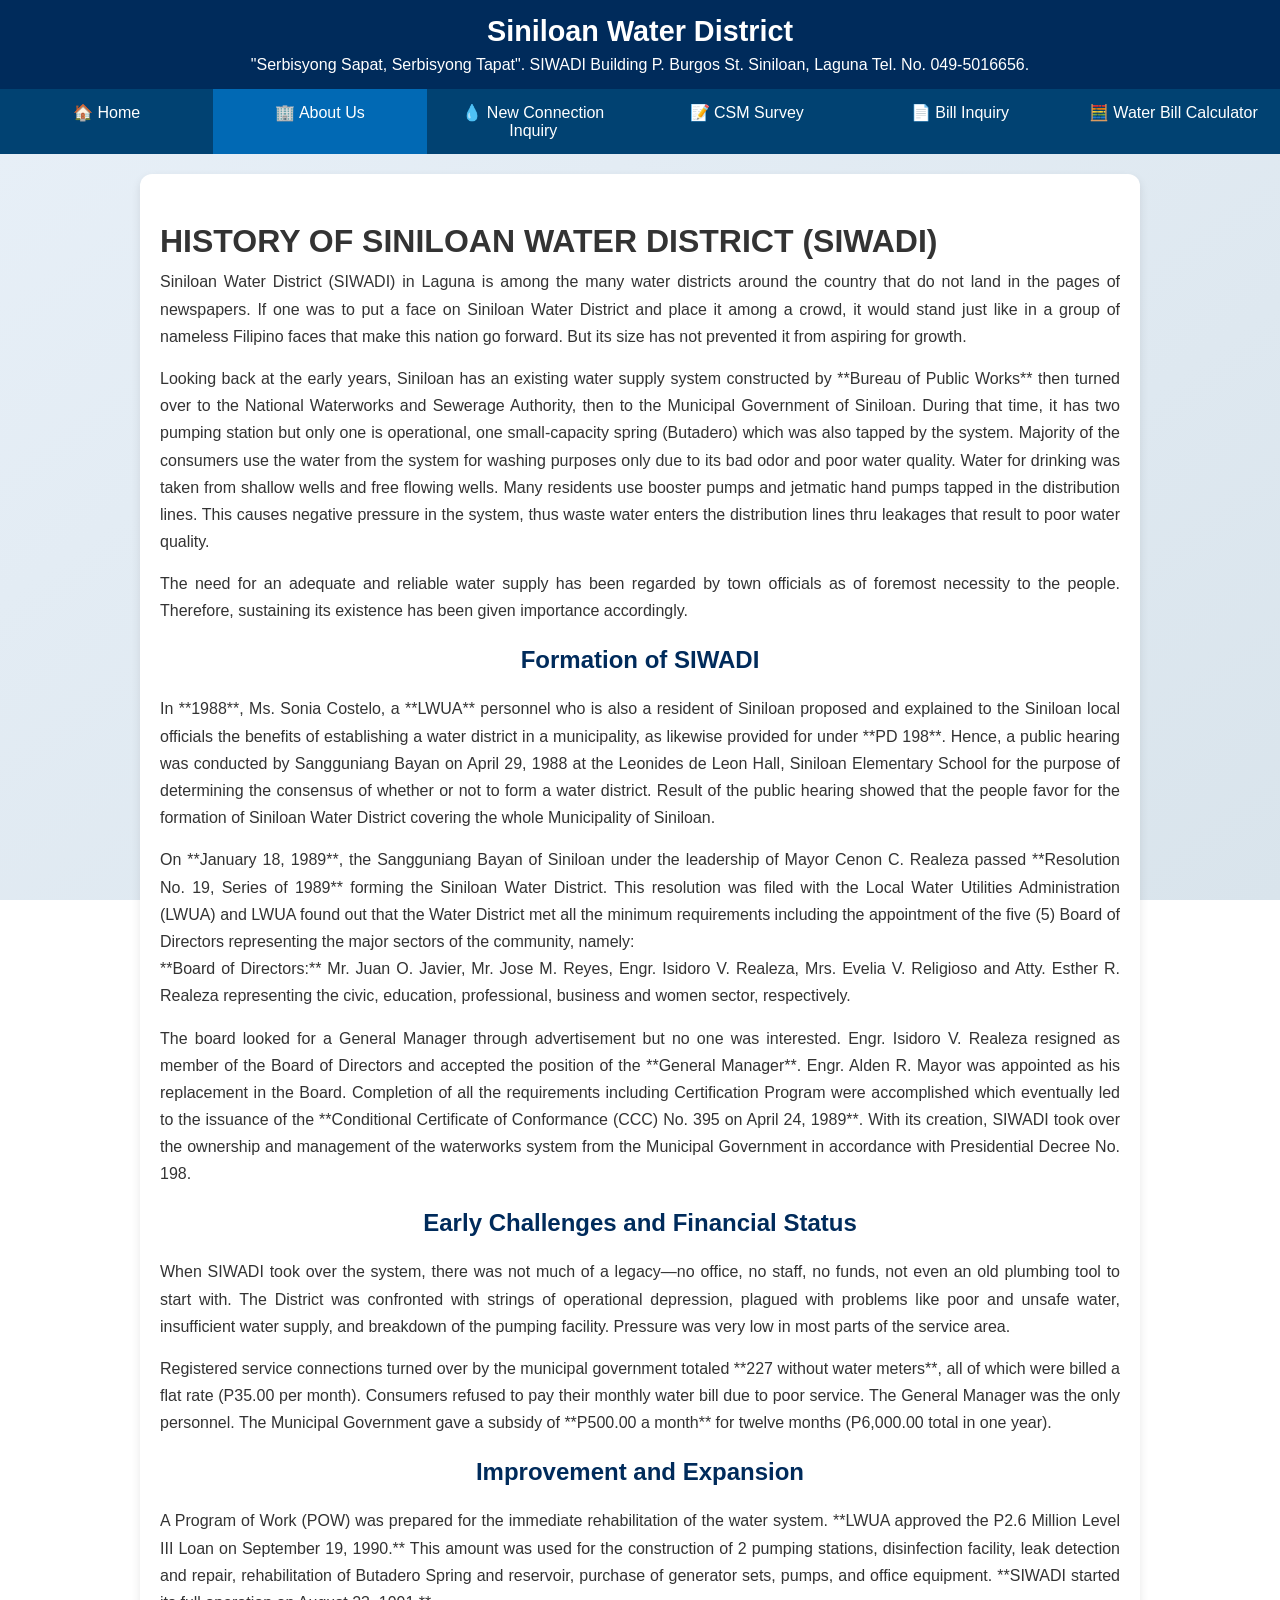
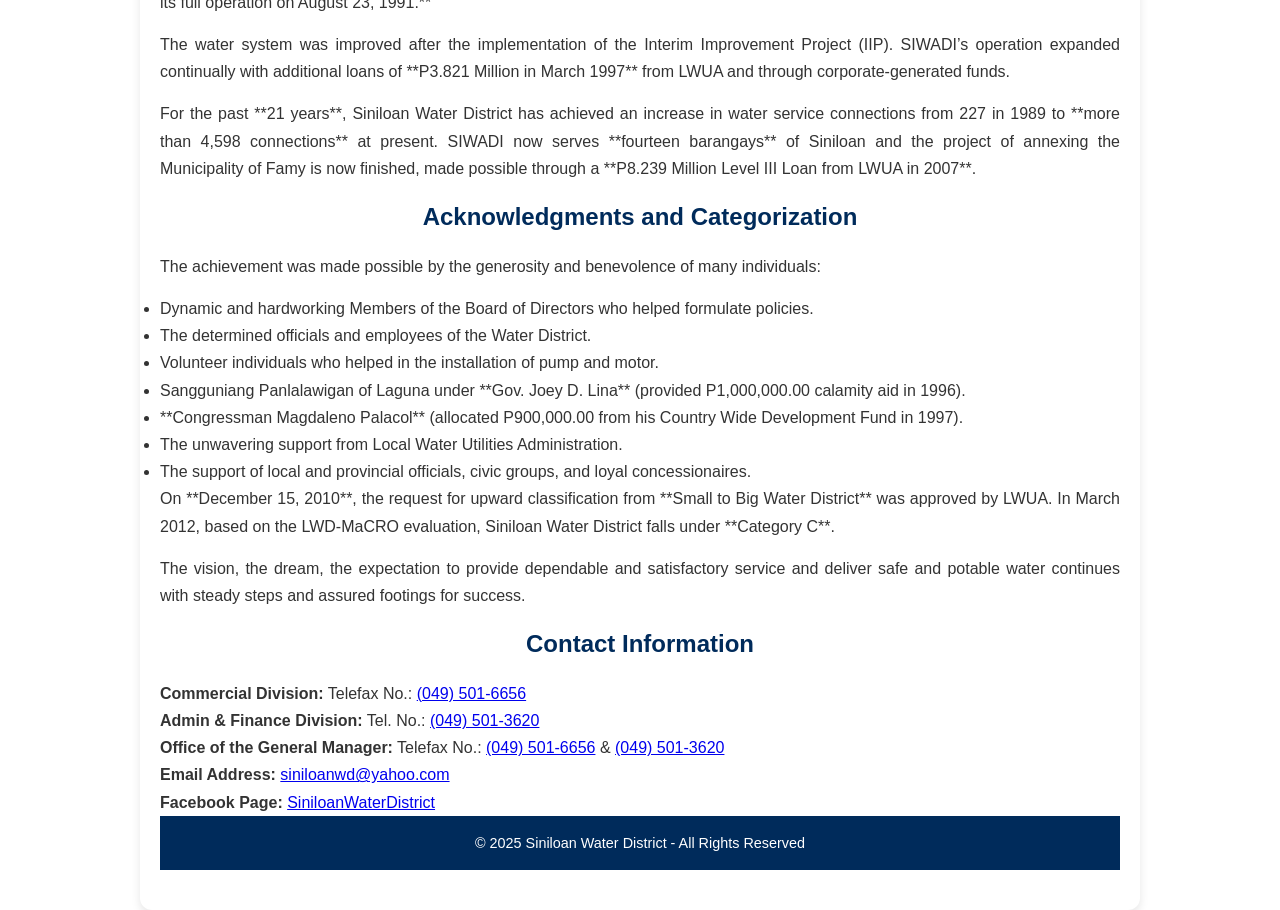
==== about.html @ 0bbc52aa "About update with monitoring" ====
<!DOCTYPE html>
<html lang="en">
<head>
  <meta charset="UTF-8" />
  <meta name="viewport" content="width=device-width, initial-scale=1.0" />
  <title>About Us | SIWADI</title>
  <style>
    * {
      margin: 0;
      padding: 0;
      box-sizing: border-box;
      font-family: "Segoe UI", Tahoma, Geneva, Verdana, sans-serif;
    }

    body {
      background: linear-gradient(to bottom right, #e8f0f8, #d9e4ec);
      background-attachment: fixed;
      color: #333;
      min-height: 100vh;
      display: flex;
      flex-direction: column;
    }

    header {
      background-color: #002b5b;
      color: #fff;
      padding: 15px 0;
      text-align: center;
      box-shadow: 0 2px 6px rgba(0, 0, 0, 0.2);
    }

    header h1 {
      font-size: 1.8rem;
      margin-bottom: 8px;
    }

    nav {
      display: flex;
      justify-content: center;
      flex-wrap: wrap;
      background-color: #014272;
    }

    nav a {
      flex: 1;
      padding: 14px 18px;
      text-decoration: none;
      color: #fff;
      font-size: 1rem;
      text-align: center;
      transition: background 0.3s;
    }

    nav a:hover,
    nav a.active {
      background-color: #0169b4;
    }

    main {
      flex: 1;
      padding: 40px 20px;
      max-width: 1000px;
      margin: 0 auto;
      background: #fff;
      box-shadow: 0 4px 10px rgba(0, 0, 0, 0.1);
      border-radius: 12px;
      margin-top: 20px;
      line-height: 1.7;
    }

    main h2 {
      margin-bottom: 15px;
      color: #002b5b;
      text-align: center;
    }

    main p {
      margin-bottom: 15px;
      text-align: justify;
    }

    footer {
      text-align: center;
      background: #002b5b;
      color: white;
      padding: 15px;
      font-size: 0.9rem;
      margin-top: auto;
    }

    @media (max-width: 768px) {
      header h1 {
        font-size: 1.5rem;
      }
      nav a {
        flex: 100%;
        font-size: 1.1rem;
      }
      main {
        padding: 20px;
        margin: 15px;
      }
    }
  </style>
</head>
<body>
  <header>
    <h1>Siniloan Water District</h1>
    <p>"Serbisyong Sapat, Serbisyong Tapat". SIWADI Building P. Burgos St. Siniloan, Laguna Tel. No. 049-5016656.</p>
  </header>

  <nav>
    <a href="services.html">🏠 Home</a>
    <a href="about.html" class="active">🏢 About Us</a>
    <a href="https://docs.google.com/forms/d/e/1FAIpQLSdiEmnTo91X_p8VOxcMmgBZXEBxLhSaz3CvABGqaOFXCEVpPw/viewform" target="_blank" rel="noopener">💧 New Connection Inquiry</a>
    <a href="https://docs.google.com/forms/d/e/1FAIpQLSf4tYSuzu4pwxj5kDNthMsheTLev1p19A1sqqJR_AsMSTPq4Q/viewform" target="_blank" rel="noopener">📝 CSM Survey</a>
    <a href="index.html">📄 Bill Inquiry</a>
    <a href="calculator.html">🧮 Water Bill Calculator</a>
  </nav>

  <main>
        <h1>HISTORY OF SINILOAN WATER DISTRICT (SIWADI)</h1>
        
        <p>
            Siniloan Water District (SIWADI) in Laguna is among the many water districts around the country that do not land in the pages of newspapers. If one was to put a face on Siniloan Water District and place it among a crowd, it would stand just like in a group of nameless Filipino faces that make this nation go forward. But its size has not prevented it from aspiring for growth.
        </p>

        <p>
            Looking back at the early years, Siniloan has an existing water supply system constructed by **Bureau of Public Works** then turned over to the National Waterworks and Sewerage Authority, then to the Municipal Government of Siniloan. During that time, it has two pumping station but only one is operational, one small-capacity spring (Butadero) which was also tapped by the system. Majority of the consumers use the water from the system for washing purposes only due to its bad odor and poor water quality. Water for drinking was taken from shallow wells and free flowing wells. Many residents use booster pumps and jetmatic hand pumps tapped in the distribution lines. This causes negative pressure in the system, thus waste water enters the distribution lines thru leakages that result to poor water quality.
        </p>
        
        <p>
            The need for an adequate and reliable water supply has been regarded by town officials as of foremost necessity to the people. Therefore, sustaining its existence has been given importance accordingly.
        </p>

        <h2>Formation of SIWADI</h2>
        <p>
            In **1988**, Ms. Sonia Costelo, a **LWUA** personnel who is also a resident of Siniloan proposed and explained to the Siniloan local officials the benefits of establishing a water district in a municipality, as likewise provided for under **PD 198**. Hence, a public hearing was conducted by Sangguniang Bayan on April 29, 1988 at the Leonides de Leon Hall, Siniloan Elementary School for the purpose of determining the consensus of whether or not to form a water district. Result of the public hearing showed that the people favor for the formation of Siniloan Water District covering the whole Municipality of Siniloan.
        </p>

        <p>
            On **January 18, 1989**, the Sangguniang Bayan of Siniloan under the leadership of Mayor Cenon C. Realeza passed **Resolution No. 19, Series of 1989** forming the Siniloan Water District. This resolution was filed with the Local Water Utilities Administration (LWUA) and LWUA found out that the Water District met all the minimum requirements including the appointment of the five (5) Board of Directors representing the major sectors of the community, namely:
            <br>
            **Board of Directors:** Mr. Juan O. Javier, Mr. Jose M. Reyes, Engr. Isidoro V. Realeza, Mrs. Evelia V. Religioso and Atty. Esther R. Realeza representing the civic, education, professional, business and women sector, respectively.
        </p>

        <p>
            The board looked for a General Manager through advertisement but no one was interested. Engr. Isidoro V. Realeza resigned as member of the Board of Directors and accepted the position of the **General Manager**. Engr. Alden R. Mayor was appointed as his replacement in the Board. Completion of all the requirements including Certification Program were accomplished which eventually led to the issuance of the **Conditional Certificate of Conformance (CCC) No. 395 on April 24, 1989**. With its creation, SIWADI took over the ownership and management of the waterworks system from the Municipal Government in accordance with Presidential Decree No. 198.
        </p>

        <h2>Early Challenges and Financial Status</h2>
        <p>
            When SIWADI took over the system, there was not much of a legacy—no office, no staff, no funds, not even an old plumbing tool to start with. The District was confronted with strings of operational depression, plagued with problems like poor and unsafe water, insufficient water supply, and breakdown of the pumping facility. Pressure was very low in most parts of the service area.
        </p>
        <p>
            Registered service connections turned over by the municipal government totaled **227 without water meters**, all of which were billed a flat rate (P35.00 per month). Consumers refused to pay their monthly water bill due to poor service. The General Manager was the only personnel. The Municipal Government gave a subsidy of **P500.00 a month** for twelve months (P6,000.00 total in one year).
        </p>

        <h2>Improvement and Expansion</h2>
        <p>
            A Program of Work (POW) was prepared for the immediate rehabilitation of the water system. **LWUA approved the P2.6 Million Level III Loan on September 19, 1990.** This amount was used for the construction of 2 pumping stations, disinfection facility, leak detection and repair, rehabilitation of Butadero Spring and reservoir, purchase of generator sets, pumps, and office equipment. **SIWADI started its full operation on August 23, 1991.**
        </p>
        <p>
            The water system was improved after the implementation of the Interim Improvement Project (IIP). SIWADI’s operation expanded continually with additional loans of **P3.821 Million in March 1997** from LWUA and through corporate-generated funds.
        </p>
        <p>
            For the past **21 years**, Siniloan Water District has achieved an increase in water service connections from 227 in 1989 to **more than 4,598 connections** at present. SIWADI now serves **fourteen barangays** of Siniloan and the project of annexing the Municipality of Famy is now finished, made possible through a **P8.239 Million Level III Loan from LWUA in 2007**.
        </p>

        <h2>Acknowledgments and Categorization</h2>
        <p>
            The achievement was made possible by the generosity and benevolence of many individuals:
        </p>
        <ul>
            <li>Dynamic and hardworking Members of the Board of Directors who helped formulate policies.</li>
            <li>The determined officials and employees of the Water District.</li>
            <li>Volunteer individuals who helped in the installation of pump and motor.</li>
            <li>Sangguniang Panlalawigan of Laguna under **Gov. Joey D. Lina** (provided P1,000,000.00 calamity aid in 1996).</li>
            <li>**Congressman Magdaleno Palacol** (allocated P900,000.00 from his Country Wide Development Fund in 1997).</li>
            <li>The unwavering support from Local Water Utilities Administration.</li>
            <li>The support of local and provincial officials, civic groups, and loyal concessionaires.</li>
        </ul>

        <p>
            On **December 15, 2010**, the request for upward classification from **Small to Big Water District** was approved by LWUA. In March 2012, based on the LWD-MaCRO evaluation, Siniloan Water District falls under **Category C**.
        </p>
        
        <p>
            The vision, the dream, the expectation to provide dependable and satisfactory service and deliver safe and potable water continues with steady steps and assured footings for success.
        </p>
        
        <!-- NEW CONTACT INFORMATION SECTION -->
        <div class="contact-info">
            <h2>Contact Information</h2>
            
            <div class="contact-detail">
                <strong>Commercial Division:</strong> 
                Telefax No.: <a href="tel:0495016656">(049) 501-6656</a>
            </div>
            
            <div class="contact-detail">
                <strong>Admin & Finance Division:</strong> 
                Tel. No.: <a href="tel:0495013620">(049) 501-3620</a>
            </div>

            <div class="contact-detail">
                <strong>Office of the General Manager:</strong> 
                Telefax No.: <a href="tel:0495016656">(049) 501-6656</a> & <a href="tel:0495013620">(049) 501-3620</a>
            </div>
            
            <div class="contact-detail">
                <strong>Email Address:</strong> 
                <a href="mailto:siniloanwd@yahoo.com">siniloanwd@yahoo.com</a>
            </div>
            
            <div class="contact-detail">
                <strong>Facebook Page:</strong> 
                <a href="https://www.facebook.com/SiniloanWaterDistrict" target="_blank">SiniloanWaterDistrict</a>
            </div>
            
        </div>
        <!-- END CONTACT INFORMATION SECTION -->

  <footer>
    © 2025 Siniloan Water District - All Rights Reserved
  </footer>
</body>
</html>
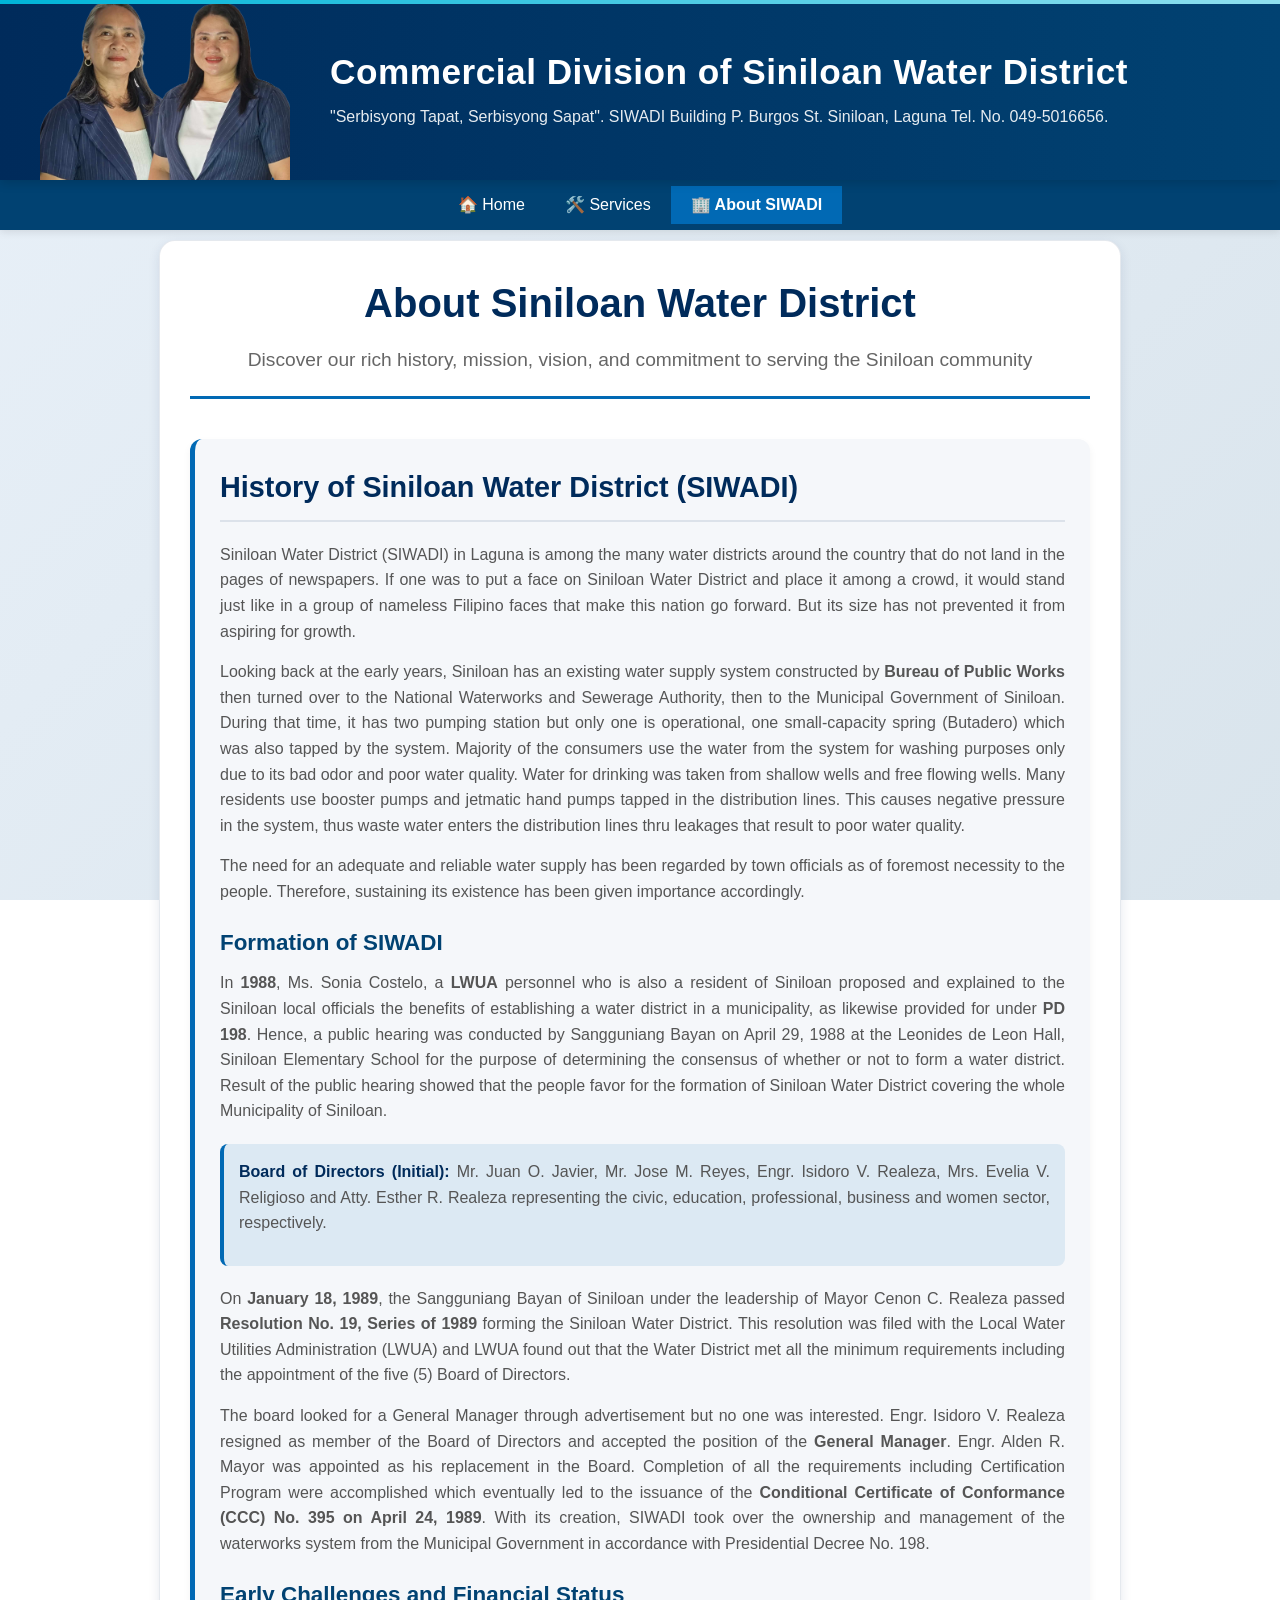
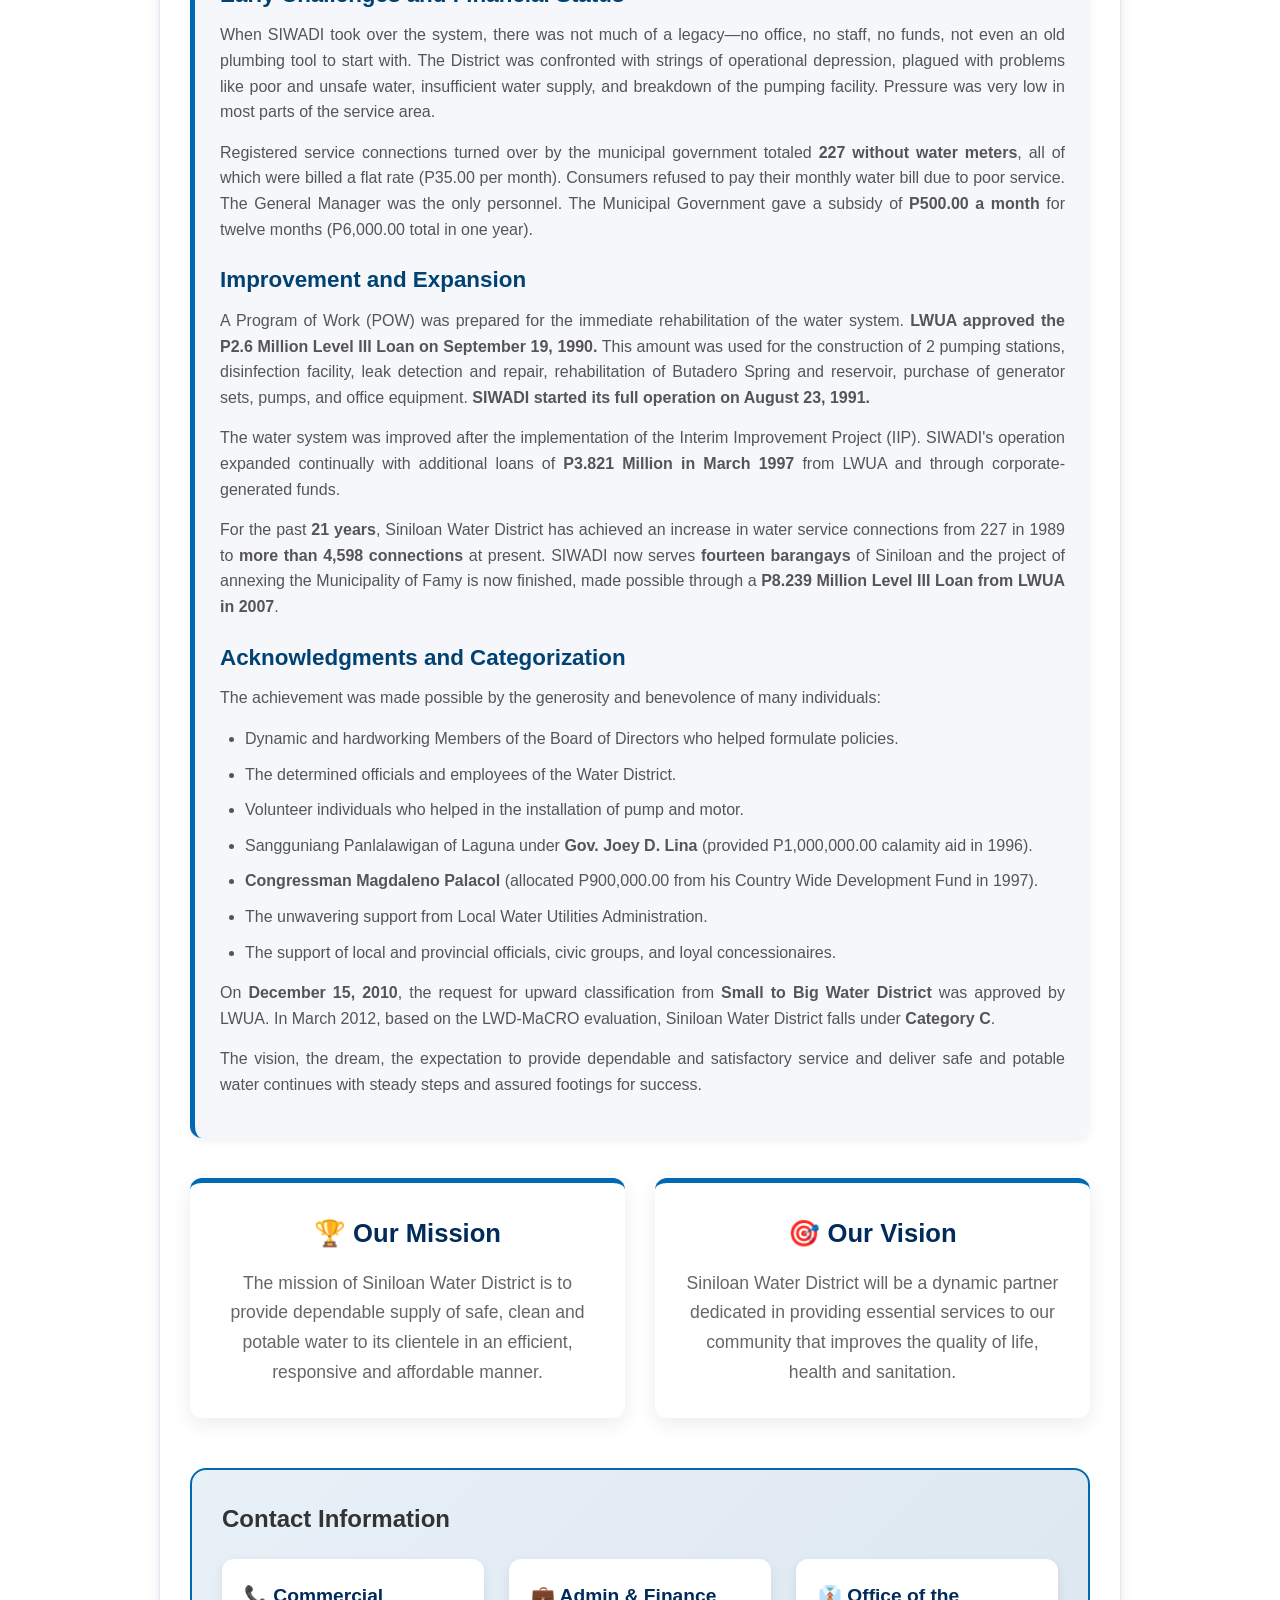
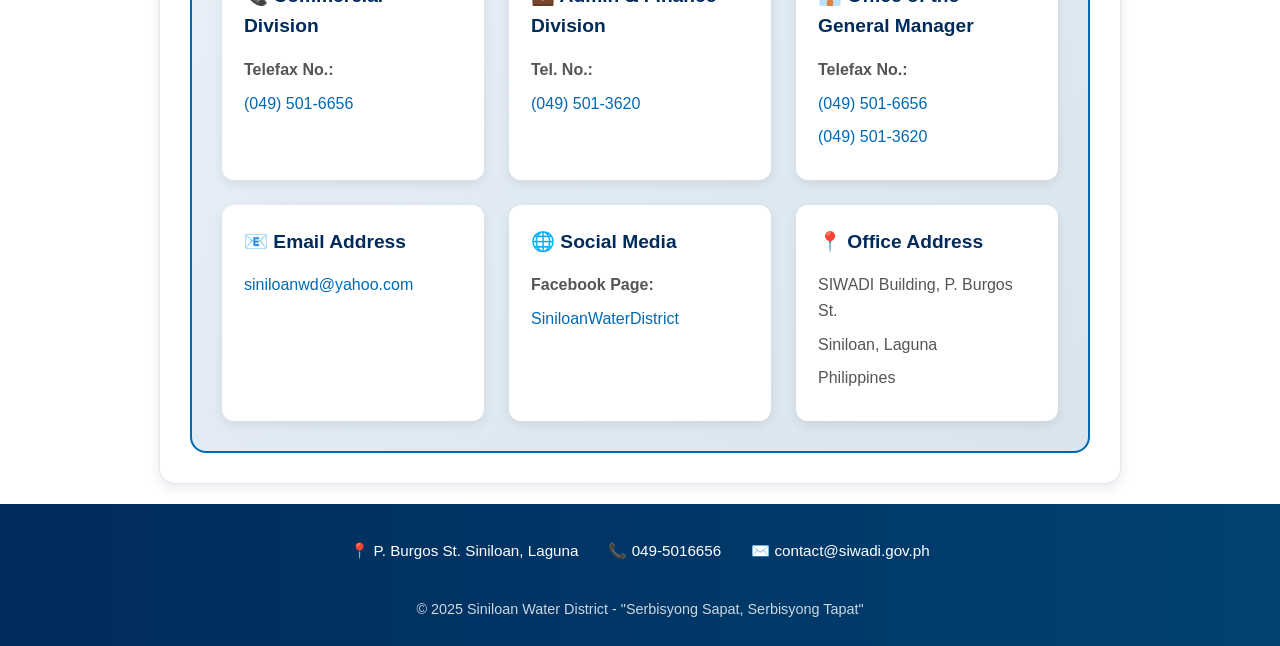
==== commit 2c43650f: "Update about.html with new UI jan 7, 2026" ====
--- a/about.html
+++ b/about.html
@@ -3,226 +3,700 @@
 <head>
   <meta charset="UTF-8" />
   <meta name="viewport" content="width=device-width, initial-scale=1.0" />
-  <title>About Us | SIWADI</title>
+  <meta name="description" content="About Siniloan Water District - History, Mission, Vision, and Services">
+  <title>SIWADI - About Siniloan Water District | History & Mission</title>
   <style>
+    /* ===== Base Reset & Variables ===== */
+    :root {
+      --primary-blue: #002b5b;
+      --secondary-blue: #014272;
+      --accent-blue: #0169b4;
+      --light-blue: #e8f0f8;
+      --white: #ffffff;
+      --gray-light: #f5f7fa;
+      --shadow: 0 4px 12px rgba(0, 43, 91, 0.1);
+      --transition: all 0.3s ease;
+    }
+
     * {
       margin: 0;
       padding: 0;
       box-sizing: border-box;
-      font-family: "Segoe UI", Tahoma, Geneva, Verdana, sans-serif;
+      font-family: "Segoe UI", "Roboto", "Helvetica Neue", sans-serif;
     }
 
     body {
-      background: linear-gradient(to bottom right, #e8f0f8, #d9e4ec);
+      background: linear-gradient(135deg, var(--light-blue) 0%, #d9e4ec 100%);
       background-attachment: fixed;
       color: #333;
       min-height: 100vh;
       display: flex;
       flex-direction: column;
-    }
-
+      line-height: 1.6;
+      padding-top: 200px; /* Space for fixed header */
+    }
+
+    /* ===== Fixed Header with image left, text right ===== */
     header {
-      background-color: #002b5b;
-      color: #fff;
-      padding: 15px 0;
-      text-align: center;
-      box-shadow: 0 2px 6px rgba(0, 0, 0, 0.2);
-    }
-
-    header h1 {
-      font-size: 1.8rem;
-      margin-bottom: 8px;
-    }
-
+      background: linear-gradient(to right, var(--primary-blue), var(--secondary-blue));
+      color: var(--white);
+      padding: 15px 40px; /* Reduced padding */
+      box-shadow: 0 3px 10px rgba(0, 0, 0, 0.15);
+      position: fixed;
+      top: 0;
+      left: 0;
+      right: 0;
+      z-index: 1000;
+      overflow: hidden;
+      display: flex;
+      align-items: center;
+      gap: 40px;
+      height: 180px; /* Reduced height */
+      width: 100%;
+    }
+
+    header::before {
+      content: '';
+      position: absolute;
+      top: 0;
+      left: 0;
+      right: 0;
+      height: 4px;
+      background: linear-gradient(to right, #00b4d8, #90e0ef);
+    }
+
+    .gm-picture {
+      width: 250px; /* Slightly smaller */
+      height: 190px; /* Slightly smaller */
+      object-fit: cover;
+      flex-shrink: 0;
+      border: none;
+      box-shadow: none;
+    }
+
+    .header-text {
+      flex: 1;
+      text-align: left;
+      padding-right: 20px;
+    }
+
+    .header-text h1 {
+      font-size: 2.2rem; /* Slightly smaller */
+      margin-bottom: 12px; /* Reduced */
+      font-weight: 700;
+      letter-spacing: 0.5px;
+      line-height: 1.2;
+    }
+
+    .header-text p {
+      font-size: 1rem; /* Slightly smaller */
+      max-width: 800px;
+      opacity: 0.9;
+      line-height: 1.5;
+    }
+
+    /* ===== THINNER Navigation Bar ===== */
     nav {
       display: flex;
       justify-content: center;
-      flex-wrap: wrap;
-      background-color: #014272;
+      background: var(--secondary-blue);
+      position: fixed;
+      top: 180px; /* Match reduced header height */
+      left: 0;
+      right: 0;
+      z-index: 999;
+      box-shadow: 0 2px 8px rgba(0, 0, 0, 0.1);
+      padding: 6px 0; /* Reduced from 10px */
+      height: 50px; /* Fixed height */
     }
 
     nav a {
-      flex: 1;
-      padding: 14px 18px;
+      padding: 8px 20px; /* Reduced from 12px 25px */
       text-decoration: none;
-      color: #fff;
-      font-size: 1rem;
+      color: var(--white);
+      font-size: 1rem; /* Reduced from 1.1rem */
+      font-weight: 500;
       text-align: center;
-      transition: background 0.3s;
-    }
-
-    nav a:hover,
+      transition: var(--transition);
+      display: flex;
+      align-items: center;
+      justify-content: center;
+      gap: 6px; /* Reduced from 8px */
+      height: 38px; /* Fixed height for consistency */
+    }
+
+    nav a:hover {
+      background: var(--accent-blue);
+      border-radius: 4px; /* Slightly smaller */
+    }
+
     nav a.active {
-      background-color: #0169b4;
-    }
-
+      background: var(--accent-blue);
+      font-weight: 600;
+    }
+
+    /* ===== Main Content ===== */
     main {
       flex: 1;
-      padding: 40px 20px;
-      max-width: 1000px;
+      padding: 30px;
+      max-width: 1200px;
+      margin: 40px auto 20px; /* Reduced top margin */
+      background: var(--white);
+      box-shadow: var(--shadow);
+      border-radius: 16px;
+      border: 1px solid rgba(0, 43, 91, 0.1);
+    }
+
+    /* ===== Page Header ===== */
+    .page-header {
+      text-align: center;
+      margin-bottom: 40px;
+      padding-bottom: 20px;
+      border-bottom: 3px solid var(--accent-blue);
+    }
+
+    .page-header h2 {
+      color: var(--primary-blue);
+      font-size: 2.5rem;
+      margin-bottom: 10px;
+      font-weight: 700;
+    }
+
+    .page-header p {
+      color: #666;
+      font-size: 1.2rem;
+      max-width: 800px;
       margin: 0 auto;
-      background: #fff;
-      box-shadow: 0 4px 10px rgba(0, 0, 0, 0.1);
+    }
+
+    /* ===== About Content ===== */
+    .about-content {
+      max-width: 900px;
+      margin: 0 auto;
+    }
+
+    .section {
+      margin-bottom: 40px;
+      padding: 25px;
+      background: var(--gray-light);
       border-radius: 12px;
-      margin-top: 20px;
-      line-height: 1.7;
-    }
-
-    main h2 {
-      margin-bottom: 15px;
-      color: #002b5b;
-      text-align: center;
-    }
-
-    main p {
+      box-shadow: 0 4px 8px rgba(0, 0, 0, 0.05);
+      border-left: 5px solid var(--accent-blue);
+    }
+
+    .section h2 {
+      color: var(--primary-blue);
+      margin-bottom: 20px;
+      font-size: 1.8rem;
+      font-weight: 600;
+      padding-bottom: 10px;
+      border-bottom: 2px solid rgba(0, 43, 91, 0.1);
+    }
+
+    .section h3 {
+      color: var(--secondary-blue);
+      margin: 20px 0 10px;
+      font-size: 1.4rem;
+      font-weight: 600;
+    }
+
+    .section p {
       margin-bottom: 15px;
       text-align: justify;
-    }
-
+      color: #555;
+    }
+
+    .section ul {
+      margin: 15px 0;
+      padding-left: 25px;
+    }
+
+    .section li {
+      margin-bottom: 10px;
+      color: #555;
+    }
+
+    .highlight {
+      background: rgba(0, 107, 180, 0.1);
+      padding: 15px;
+      border-radius: 8px;
+      border-left: 4px solid var(--accent-blue);
+      margin: 20px 0;
+    }
+
+    .highlight strong {
+      color: var(--primary-blue);
+    }
+
+    /* ===== Contact Information ===== */
+    .contact-section {
+      background: linear-gradient(135deg, var(--light-blue) 0%, #d9e4ec 100%);
+      border-radius: 16px;
+      padding: 30px;
+      margin-top: 50px;
+      border: 2px solid var(--accent-blue);
+    }
+
+    .contact-grid {
+      display: grid;
+      grid-template-columns: repeat(auto-fit, minmax(250px, 1fr));
+      gap: 25px;
+      margin-top: 20px;
+    }
+
+    .contact-card {
+      background: var(--white);
+      padding: 20px;
+      border-radius: 12px;
+      box-shadow: 0 4px 12px rgba(0, 0, 0, 0.08);
+      transition: var(--transition);
+      border: 2px solid transparent;
+    }
+
+    .contact-card:hover {
+      transform: translateY(-5px);
+      border-color: var(--accent-blue);
+      box-shadow: 0 8px 20px rgba(0, 43, 91, 0.15);
+    }
+
+    .contact-card h4 {
+      color: var(--primary-blue);
+      margin-bottom: 15px;
+      font-size: 1.2rem;
+      font-weight: 600;
+      display: flex;
+      align-items: center;
+      gap: 10px;
+    }
+
+    .contact-card p {
+      margin: 8px 0;
+      color: #555;
+    }
+
+    .contact-card a {
+      color: var(--accent-blue);
+      text-decoration: none;
+      transition: var(--transition);
+      display: inline-flex;
+      align-items: center;
+      gap: 5px;
+    }
+
+    .contact-card a:hover {
+      color: var(--primary-blue);
+      text-decoration: underline;
+    }
+
+    /* ===== Mission Vision Section ===== */
+    .mv-container {
+      display: grid;
+      grid-template-columns: repeat(auto-fit, minmax(300px, 1fr));
+      gap: 30px;
+      margin: 40px 0;
+    }
+
+    .mv-card {
+      background: var(--white);
+      padding: 30px;
+      border-radius: 12px;
+      box-shadow: 0 6px 20px rgba(0, 0, 0, 0.08);
+      text-align: center;
+      border-top: 5px solid var(--accent-blue);
+      transition: var(--transition);
+    }
+
+    .mv-card:hover {
+      transform: translateY(-8px);
+      box-shadow: 0 12px 30px rgba(0, 43, 91, 0.15);
+    }
+
+    .mv-card h3 {
+      color: var(--primary-blue);
+      margin-bottom: 15px;
+      font-size: 1.6rem;
+      font-weight: 600;
+    }
+
+    .mv-card p {
+      color: #666;
+      font-size: 1.1rem;
+      line-height: 1.7;
+    }
+
+    /* ===== Footer ===== */
     footer {
+      background: linear-gradient(to right, var(--primary-blue), var(--secondary-blue));
+      color: var(--white);
+      padding: 25px 20px;
+      font-size: 0.95rem;
+      margin-top: auto;
       text-align: center;
-      background: #002b5b;
-      color: white;
-      padding: 15px;
+    }
+
+    .footer-content {
+      max-width: 1200px;
+      margin: 0 auto;
+      display: flex;
+      flex-direction: column;
+      align-items: center;
+      gap: 15px;
+    }
+
+    .contact-info {
+      display: flex;
+      gap: 30px;
+      flex-wrap: wrap;
+      justify-content: center;
+      margin: 10px 0;
+    }
+
+    .contact-info div {
+      display: flex;
+      align-items: center;
+      gap: 8px;
+    }
+
+    .copyright {
+      opacity: 0.8;
       font-size: 0.9rem;
-      margin-top: auto;
-    }
-
+      margin-top: 10px;
+    }
+
+    /* ===== Responsive Design ===== */
     @media (max-width: 768px) {
-      header h1 {
-        font-size: 1.5rem;
-      }
+      /* Adjust body padding for mobile */
+      body {
+        padding-top: 210px; /* Adjusted for thinner header */
+      }
+      
+      /* Header responsive adjustments */
+      header {
+        flex-direction: column;
+        text-align: center;
+        padding: 12px;
+        gap: 12px;
+        height: auto;
+        min-height: 160px;
+        position: fixed;
+      }
+      
+      .gm-picture {
+        width: 160px;
+        height: 120px;
+        margin: 0 auto;
+      }
+      
+      .header-text {
+        text-align: center;
+        padding-right: 0;
+      }
+      
+      .header-text h1 {
+        font-size: 1.6rem;
+        margin-bottom: 8px;
+      }
+      
+      .header-text p {
+        font-size: 0.9rem;
+        padding: 0 5px;
+      }
+
+      /* Adjust nav position for mobile */
+      nav {
+        top: 160px; /* Match reduced header height */
+        padding: 4px 0; /* Even thinner on mobile */
+        height: 42px;
+      }
+
       nav a {
-        flex: 100%;
-        font-size: 1.1rem;
-      }
+        padding: 6px 12px; /* Even smaller on mobile */
+        font-size: 0.9rem; /* Smaller font */
+        gap: 4px;
+        height: 34px;
+      }
+
       main {
         padding: 20px;
-        margin: 15px;
-      }
-    }
+        margin: 50px 15px 20px; /* Reduced top margin */
+      }
+
+      .page-header h2 {
+        font-size: 2rem;
+      }
+
+      .page-header p {
+        font-size: 1.1rem;
+      }
+
+      .section {
+        padding: 20px;
+      }
+
+      .contact-grid {
+        grid-template-columns: 1fr;
+      }
+
+      .mv-container {
+        grid-template-columns: 1fr;
+        gap: 20px;
+      }
+
+      .contact-info {
+        flex-direction: column;
+        gap: 10px;
+      }
+    }
+
+    @media (max-width: 480px) {
+      body {
+        padding-top: 180px; /* Further reduced */
+      }
+      
+      header {
+        padding: 10px;
+        gap: 10px;
+        min-height: 140px;
+      }
+      
+      .gm-picture {
+        width: 120px;
+        height: 90px;
+      }
+      
+      .header-text h1 {
+        font-size: 1.4rem;
+      }
+      
+      .header-text p {
+        font-size: 0.8rem;
+      }
+      
+      nav {
+        top: 140px;
+        padding: 3px 0;
+        height: 38px;
+      }
+      
+      nav a {
+        padding: 4px 8px;
+        font-size: 0.85rem;
+        gap: 3px;
+        height: 32px;
+      }
+
+      main {
+        padding: 15px;
+        margin: 45px 10px 15px;
+      }
+
+      .page-header h2 {
+        font-size: 1.6rem;
+      }
+
+      .section h2 {
+        font-size: 1.5rem;
+      }
+
+      .mv-card {
+        padding: 20px;
+      }
+    }
+
+    /* ===== Animations ===== */
+    @keyframes fadeInUp {
+      from {
+        opacity: 0;
+        transform: translateY(20px);
+      }
+      to {
+        opacity: 1;
+        transform: translateY(0);
+      }
+    }
+
+    .section, .mv-card, .contact-section {
+      animation: fadeInUp 0.6s ease-out backwards;
+    }
+
+    .section:nth-child(1) { animation-delay: 0.1s; }
+    .section:nth-child(2) { animation-delay: 0.2s; }
+    .section:nth-child(3) { animation-delay: 0.3s; }
+    .mv-card:nth-child(1) { animation-delay: 0.4s; }
+    .mv-card:nth-child(2) { animation-delay: 0.5s; }
+    .contact-section { animation-delay: 0.6s; }
   </style>
 </head>
 <body>
+  <!-- ===== Updated Header with Image ===== -->
   <header>
-    <h1>Siniloan Water District</h1>
-    <p>"Serbisyong Sapat, Serbisyong Tapat". SIWADI Building P. Burgos St. Siniloan, Laguna Tel. No. 049-5016656.</p>
+    <img src="images/solsusan.png" alt="Siniloan Water District" class="gm-picture" 
+         onerror="this.src='https://via.placeholder.com/250x150/002b5b/ffffff?text=SIWADI'">
+    <div class="header-text">
+      <h1>Commercial Division of Siniloan Water District</h1>
+      <p>"Serbisyong Tapat, Serbisyong Sapat". SIWADI Building P. Burgos St. Siniloan, Laguna Tel. No. 049-5016656.</p>
+    </div>
   </header>
 
+  <!-- ===== Updated Navigation Bar ===== -->
   <nav>
     <a href="services.html">🏠 Home</a>
-    <a href="about.html" class="active">🏢 About Us</a>
-    <a href="https://docs.google.com/forms/d/e/1FAIpQLSdiEmnTo91X_p8VOxcMmgBZXEBxLhSaz3CvABGqaOFXCEVpPw/viewform" target="_blank" rel="noopener">💧 New Connection Inquiry</a>
-    <a href="https://docs.google.com/forms/d/e/1FAIpQLSf4tYSuzu4pwxj5kDNthMsheTLev1p19A1sqqJR_AsMSTPq4Q/viewform" target="_blank" rel="noopener">📝 CSM Survey</a>
-    <a href="index.html">📄 Bill Inquiry</a>
-    <a href="calculator.html">🧮 Water Bill Calculator</a>
+    <a href="services2.html">🛠️ Services</a>
+    <a href="about.html" class="active">🏢 About SIWADI</a>
   </nav>
 
   <main>
-        <h1>HISTORY OF SINILOAN WATER DISTRICT (SIWADI)</h1>
-        
-        <p>
-            Siniloan Water District (SIWADI) in Laguna is among the many water districts around the country that do not land in the pages of newspapers. If one was to put a face on Siniloan Water District and place it among a crowd, it would stand just like in a group of nameless Filipino faces that make this nation go forward. But its size has not prevented it from aspiring for growth.
-        </p>
-
-        <p>
-            Looking back at the early years, Siniloan has an existing water supply system constructed by **Bureau of Public Works** then turned over to the National Waterworks and Sewerage Authority, then to the Municipal Government of Siniloan. During that time, it has two pumping station but only one is operational, one small-capacity spring (Butadero) which was also tapped by the system. Majority of the consumers use the water from the system for washing purposes only due to its bad odor and poor water quality. Water for drinking was taken from shallow wells and free flowing wells. Many residents use booster pumps and jetmatic hand pumps tapped in the distribution lines. This causes negative pressure in the system, thus waste water enters the distribution lines thru leakages that result to poor water quality.
-        </p>
-        
-        <p>
-            The need for an adequate and reliable water supply has been regarded by town officials as of foremost necessity to the people. Therefore, sustaining its existence has been given importance accordingly.
-        </p>
-
-        <h2>Formation of SIWADI</h2>
-        <p>
-            In **1988**, Ms. Sonia Costelo, a **LWUA** personnel who is also a resident of Siniloan proposed and explained to the Siniloan local officials the benefits of establishing a water district in a municipality, as likewise provided for under **PD 198**. Hence, a public hearing was conducted by Sangguniang Bayan on April 29, 1988 at the Leonides de Leon Hall, Siniloan Elementary School for the purpose of determining the consensus of whether or not to form a water district. Result of the public hearing showed that the people favor for the formation of Siniloan Water District covering the whole Municipality of Siniloan.
-        </p>
-
-        <p>
-            On **January 18, 1989**, the Sangguniang Bayan of Siniloan under the leadership of Mayor Cenon C. Realeza passed **Resolution No. 19, Series of 1989** forming the Siniloan Water District. This resolution was filed with the Local Water Utilities Administration (LWUA) and LWUA found out that the Water District met all the minimum requirements including the appointment of the five (5) Board of Directors representing the major sectors of the community, namely:
-            <br>
-            **Board of Directors:** Mr. Juan O. Javier, Mr. Jose M. Reyes, Engr. Isidoro V. Realeza, Mrs. Evelia V. Religioso and Atty. Esther R. Realeza representing the civic, education, professional, business and women sector, respectively.
-        </p>
-
-        <p>
-            The board looked for a General Manager through advertisement but no one was interested. Engr. Isidoro V. Realeza resigned as member of the Board of Directors and accepted the position of the **General Manager**. Engr. Alden R. Mayor was appointed as his replacement in the Board. Completion of all the requirements including Certification Program were accomplished which eventually led to the issuance of the **Conditional Certificate of Conformance (CCC) No. 395 on April 24, 1989**. With its creation, SIWADI took over the ownership and management of the waterworks system from the Municipal Government in accordance with Presidential Decree No. 198.
-        </p>
-
-        <h2>Early Challenges and Financial Status</h2>
-        <p>
-            When SIWADI took over the system, there was not much of a legacy—no office, no staff, no funds, not even an old plumbing tool to start with. The District was confronted with strings of operational depression, plagued with problems like poor and unsafe water, insufficient water supply, and breakdown of the pumping facility. Pressure was very low in most parts of the service area.
-        </p>
-        <p>
-            Registered service connections turned over by the municipal government totaled **227 without water meters**, all of which were billed a flat rate (P35.00 per month). Consumers refused to pay their monthly water bill due to poor service. The General Manager was the only personnel. The Municipal Government gave a subsidy of **P500.00 a month** for twelve months (P6,000.00 total in one year).
-        </p>
-
-        <h2>Improvement and Expansion</h2>
-        <p>
-            A Program of Work (POW) was prepared for the immediate rehabilitation of the water system. **LWUA approved the P2.6 Million Level III Loan on September 19, 1990.** This amount was used for the construction of 2 pumping stations, disinfection facility, leak detection and repair, rehabilitation of Butadero Spring and reservoir, purchase of generator sets, pumps, and office equipment. **SIWADI started its full operation on August 23, 1991.**
-        </p>
-        <p>
-            The water system was improved after the implementation of the Interim Improvement Project (IIP). SIWADI’s operation expanded continually with additional loans of **P3.821 Million in March 1997** from LWUA and through corporate-generated funds.
-        </p>
-        <p>
-            For the past **21 years**, Siniloan Water District has achieved an increase in water service connections from 227 in 1989 to **more than 4,598 connections** at present. SIWADI now serves **fourteen barangays** of Siniloan and the project of annexing the Municipality of Famy is now finished, made possible through a **P8.239 Million Level III Loan from LWUA in 2007**.
-        </p>
-
-        <h2>Acknowledgments and Categorization</h2>
-        <p>
-            The achievement was made possible by the generosity and benevolence of many individuals:
-        </p>
+    <!-- ===== Page Header ===== -->
+    <section class="page-header">
+      <h2>About Siniloan Water District</h2>
+      <p>Discover our rich history, mission, vision, and commitment to serving the Siniloan community</p>
+    </section>
+
+    <!-- ===== About Content ===== -->
+    <div class="about-content">
+      <!-- History Section -->
+      <section class="section">
+        <h2>History of Siniloan Water District (SIWADI)</h2>
+        
+        <p>Siniloan Water District (SIWADI) in Laguna is among the many water districts around the country that do not land in the pages of newspapers. If one was to put a face on Siniloan Water District and place it among a crowd, it would stand just like in a group of nameless Filipino faces that make this nation go forward. But its size has not prevented it from aspiring for growth.</p>
+
+        <p>Looking back at the early years, Siniloan has an existing water supply system constructed by <strong>Bureau of Public Works</strong> then turned over to the National Waterworks and Sewerage Authority, then to the Municipal Government of Siniloan. During that time, it has two pumping station but only one is operational, one small-capacity spring (Butadero) which was also tapped by the system. Majority of the consumers use the water from the system for washing purposes only due to its bad odor and poor water quality. Water for drinking was taken from shallow wells and free flowing wells. Many residents use booster pumps and jetmatic hand pumps tapped in the distribution lines. This causes negative pressure in the system, thus waste water enters the distribution lines thru leakages that result to poor water quality.</p>
+        
+        <p>The need for an adequate and reliable water supply has been regarded by town officials as of foremost necessity to the people. Therefore, sustaining its existence has been given importance accordingly.</p>
+
+        <h3>Formation of SIWADI</h3>
+        <p>In <strong>1988</strong>, Ms. Sonia Costelo, a <strong>LWUA</strong> personnel who is also a resident of Siniloan proposed and explained to the Siniloan local officials the benefits of establishing a water district in a municipality, as likewise provided for under <strong>PD 198</strong>. Hence, a public hearing was conducted by Sangguniang Bayan on April 29, 1988 at the Leonides de Leon Hall, Siniloan Elementary School for the purpose of determining the consensus of whether or not to form a water district. Result of the public hearing showed that the people favor for the formation of Siniloan Water District covering the whole Municipality of Siniloan.</p>
+
+        <div class="highlight">
+          <p><strong>Board of Directors (Initial):</strong> Mr. Juan O. Javier, Mr. Jose M. Reyes, Engr. Isidoro V. Realeza, Mrs. Evelia V. Religioso and Atty. Esther R. Realeza representing the civic, education, professional, business and women sector, respectively.</p>
+        </div>
+
+        <p>On <strong>January 18, 1989</strong>, the Sangguniang Bayan of Siniloan under the leadership of Mayor Cenon C. Realeza passed <strong>Resolution No. 19, Series of 1989</strong> forming the Siniloan Water District. This resolution was filed with the Local Water Utilities Administration (LWUA) and LWUA found out that the Water District met all the minimum requirements including the appointment of the five (5) Board of Directors.</p>
+
+        <p>The board looked for a General Manager through advertisement but no one was interested. Engr. Isidoro V. Realeza resigned as member of the Board of Directors and accepted the position of the <strong>General Manager</strong>. Engr. Alden R. Mayor was appointed as his replacement in the Board. Completion of all the requirements including Certification Program were accomplished which eventually led to the issuance of the <strong>Conditional Certificate of Conformance (CCC) No. 395 on April 24, 1989</strong>. With its creation, SIWADI took over the ownership and management of the waterworks system from the Municipal Government in accordance with Presidential Decree No. 198.</p>
+
+        <h3>Early Challenges and Financial Status</h3>
+        <p>When SIWADI took over the system, there was not much of a legacy—no office, no staff, no funds, not even an old plumbing tool to start with. The District was confronted with strings of operational depression, plagued with problems like poor and unsafe water, insufficient water supply, and breakdown of the pumping facility. Pressure was very low in most parts of the service area.</p>
+        
+        <p>Registered service connections turned over by the municipal government totaled <strong>227 without water meters</strong>, all of which were billed a flat rate (P35.00 per month). Consumers refused to pay their monthly water bill due to poor service. The General Manager was the only personnel. The Municipal Government gave a subsidy of <strong>P500.00 a month</strong> for twelve months (P6,000.00 total in one year).</p>
+
+        <h3>Improvement and Expansion</h3>
+        <p>A Program of Work (POW) was prepared for the immediate rehabilitation of the water system. <strong>LWUA approved the P2.6 Million Level III Loan on September 19, 1990.</strong> This amount was used for the construction of 2 pumping stations, disinfection facility, leak detection and repair, rehabilitation of Butadero Spring and reservoir, purchase of generator sets, pumps, and office equipment. <strong>SIWADI started its full operation on August 23, 1991.</strong></p>
+        
+        <p>The water system was improved after the implementation of the Interim Improvement Project (IIP). SIWADI's operation expanded continually with additional loans of <strong>P3.821 Million in March 1997</strong> from LWUA and through corporate-generated funds.</p>
+        
+        <p>For the past <strong>21 years</strong>, Siniloan Water District has achieved an increase in water service connections from 227 in 1989 to <strong>more than 4,598 connections</strong> at present. SIWADI now serves <strong>fourteen barangays</strong> of Siniloan and the project of annexing the Municipality of Famy is now finished, made possible through a <strong>P8.239 Million Level III Loan from LWUA in 2007</strong>.</p>
+
+        <h3>Acknowledgments and Categorization</h3>
+        <p>The achievement was made possible by the generosity and benevolence of many individuals:</p>
         <ul>
-            <li>Dynamic and hardworking Members of the Board of Directors who helped formulate policies.</li>
-            <li>The determined officials and employees of the Water District.</li>
-            <li>Volunteer individuals who helped in the installation of pump and motor.</li>
-            <li>Sangguniang Panlalawigan of Laguna under **Gov. Joey D. Lina** (provided P1,000,000.00 calamity aid in 1996).</li>
-            <li>**Congressman Magdaleno Palacol** (allocated P900,000.00 from his Country Wide Development Fund in 1997).</li>
-            <li>The unwavering support from Local Water Utilities Administration.</li>
-            <li>The support of local and provincial officials, civic groups, and loyal concessionaires.</li>
+          <li>Dynamic and hardworking Members of the Board of Directors who helped formulate policies.</li>
+          <li>The determined officials and employees of the Water District.</li>
+          <li>Volunteer individuals who helped in the installation of pump and motor.</li>
+          <li>Sangguniang Panlalawigan of Laguna under <strong>Gov. Joey D. Lina</strong> (provided P1,000,000.00 calamity aid in 1996).</li>
+          <li><strong>Congressman Magdaleno Palacol</strong> (allocated P900,000.00 from his Country Wide Development Fund in 1997).</li>
+          <li>The unwavering support from Local Water Utilities Administration.</li>
+          <li>The support of local and provincial officials, civic groups, and loyal concessionaires.</li>
         </ul>
 
-        <p>
-            On **December 15, 2010**, the request for upward classification from **Small to Big Water District** was approved by LWUA. In March 2012, based on the LWD-MaCRO evaluation, Siniloan Water District falls under **Category C**.
-        </p>
-        
-        <p>
-            The vision, the dream, the expectation to provide dependable and satisfactory service and deliver safe and potable water continues with steady steps and assured footings for success.
-        </p>
-        
-        <!-- NEW CONTACT INFORMATION SECTION -->
-        <div class="contact-info">
-            <h2>Contact Information</h2>
-            
-            <div class="contact-detail">
-                <strong>Commercial Division:</strong> 
-                Telefax No.: <a href="tel:0495016656">(049) 501-6656</a>
-            </div>
-            
-            <div class="contact-detail">
-                <strong>Admin & Finance Division:</strong> 
-                Tel. No.: <a href="tel:0495013620">(049) 501-3620</a>
-            </div>
-
-            <div class="contact-detail">
-                <strong>Office of the General Manager:</strong> 
-                Telefax No.: <a href="tel:0495016656">(049) 501-6656</a> & <a href="tel:0495013620">(049) 501-3620</a>
-            </div>
-            
-            <div class="contact-detail">
-                <strong>Email Address:</strong> 
-                <a href="mailto:siniloanwd@yahoo.com">siniloanwd@yahoo.com</a>
-            </div>
-            
-            <div class="contact-detail">
-                <strong>Facebook Page:</strong> 
-                <a href="https://www.facebook.com/SiniloanWaterDistrict" target="_blank">SiniloanWaterDistrict</a>
-            </div>
-            
+        <p>On <strong>December 15, 2010</strong>, the request for upward classification from <strong>Small to Big Water District</strong> was approved by LWUA. In March 2012, based on the LWD-MaCRO evaluation, Siniloan Water District falls under <strong>Category C</strong>.</p>
+        
+        <p>The vision, the dream, the expectation to provide dependable and satisfactory service and deliver safe and potable water continues with steady steps and assured footings for success.</p>
+      </section>
+
+      <!-- Mission & Vision Section -->
+      <div class="mv-container">
+        <div class="mv-card">
+          <h3>🏆 Our Mission</h3>
+          <p>The mission of Siniloan Water District is to provide dependable supply of safe, clean and potable water to its clientele in an efficient, responsive and affordable manner.</p>
         </div>
-        <!-- END CONTACT INFORMATION SECTION -->
+        
+        <div class="mv-card">
+          <h3>🎯 Our Vision</h3>
+          <p>Siniloan Water District will be a dynamic partner dedicated in providing essential services to our community that improves the quality of life, health and sanitation.</p>
+        </div>
+      </div>
+
+      <!-- Contact Information Section -->
+      <section class="contact-section">
+        <h2>Contact Information</h2>
+        
+        <div class="contact-grid">
+          <div class="contact-card">
+            <h4>📞 Commercial Division</h4>
+            <p><strong>Telefax No.:</strong></p>
+            <p><a href="tel:0495016656">(049) 501-6656</a></p>
+          </div>
+          
+          <div class="contact-card">
+            <h4>💼 Admin & Finance Division</h4>
+            <p><strong>Tel. No.:</strong></p>
+            <p><a href="tel:0495013620">(049) 501-3620</a></p>
+          </div>
+          
+          <div class="contact-card">
+            <h4>👔 Office of the General Manager</h4>
+            <p><strong>Telefax No.:</strong></p>
+            <p><a href="tel:0495016656">(049) 501-6656</a></p>
+            <p><a href="tel:0495013620">(049) 501-3620</a></p>
+          </div>
+          
+          <div class="contact-card">
+            <h4>📧 Email Address</h4>
+            <p><a href="mailto:siniloanwd@yahoo.com">siniloanwd@yahoo.com</a></p>
+          </div>
+          
+          <div class="contact-card">
+            <h4>🌐 Social Media</h4>
+            <p><strong>Facebook Page:</strong></p>
+            <p><a href="https://www.facebook.com/SiniloanWaterDistrict" target="_blank" rel="noopener">
+              SiniloanWaterDistrict
+            </a></p>
+          </div>
+          
+          <div class="contact-card">
+            <h4>📍 Office Address</h4>
+            <p>SIWADI Building, P. Burgos St.</p>
+            <p>Siniloan, Laguna</p>
+            <p>Philippines</p>
+          </div>
+        </div>
+      </section>
+    </div>
+  </main>
 
   <footer>
-    © 2025 Siniloan Water District - All Rights Reserved
+    <div class="footer-content">
+      <div class="contact-info">
+        <div>📍 P. Burgos St. Siniloan, Laguna</div>
+        <div>📞 049-5016656</div>
+        <div>✉️ contact@siwadi.gov.ph</div>
+      </div>
+      <div class="copyright">
+        © 2025 Siniloan Water District - "Serbisyong Sapat, Serbisyong Tapat"
+      </div>
+    </div>
   </footer>
+
+  <script>
+    // Navigation highlighting
+    document.addEventListener('DOMContentLoaded', function() {
+      const currentPage = window.location.pathname.split('/').pop();
+      const navLinks = document.querySelectorAll('nav a');
+      
+      navLinks.forEach(link => {
+        const linkPage = link.getAttribute('href');
+        // Remove active class from all
+        link.classList.remove('active');
+        
+        // Add active class to current page
+        if ((currentPage === 'about.html' && linkPage === 'about.html') ||
+            (currentPage === 'services.html' && linkPage === 'services.html') ||
+            (currentPage === 'services2.html' && linkPage === 'services2.html')) {
+          link.classList.add('active');
+        }
+      });
+    });
+  </script>
 </body>
 </html>
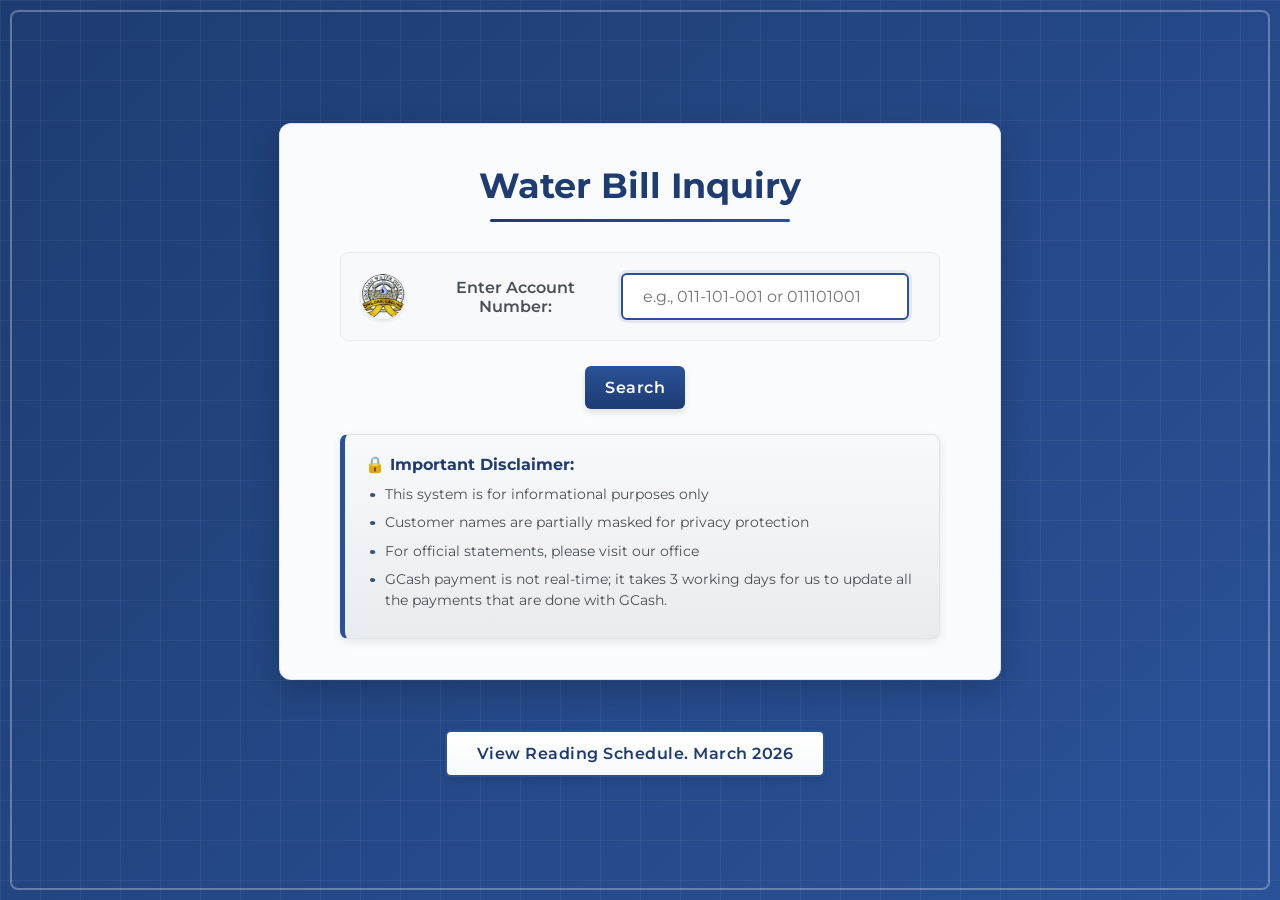
==== commit 55069c5d: "Update about.html mar 13. new design" ====
--- a/about.html
+++ b/about.html
@@ -1,702 +1,828 @@
 <!DOCTYPE html>
 <html lang="en">
 <head>
-  <meta charset="UTF-8" />
-  <meta name="viewport" content="width=device-width, initial-scale=1.0" />
-  <meta name="description" content="About Siniloan Water District - History, Mission, Vision, and Services">
-  <title>SIWADI - About Siniloan Water District | History & Mission</title>
-  <style>
-    /* ===== Base Reset & Variables ===== */
-    :root {
-      --primary-blue: #002b5b;
-      --secondary-blue: #014272;
-      --accent-blue: #0169b4;
-      --light-blue: #e8f0f8;
-      --white: #ffffff;
-      --gray-light: #f5f7fa;
-      --shadow: 0 4px 12px rgba(0, 43, 91, 0.1);
-      --transition: all 0.3s ease;
-    }
-
-    * {
-      margin: 0;
-      padding: 0;
-      box-sizing: border-box;
-      font-family: "Segoe UI", "Roboto", "Helvetica Neue", sans-serif;
-    }
-
-    body {
-      background: linear-gradient(135deg, var(--light-blue) 0%, #d9e4ec 100%);
-      background-attachment: fixed;
-      color: #333;
-      min-height: 100vh;
-      display: flex;
-      flex-direction: column;
-      line-height: 1.6;
-      padding-top: 200px; /* Space for fixed header */
-    }
-
-    /* ===== Fixed Header with image left, text right ===== */
-    header {
-      background: linear-gradient(to right, var(--primary-blue), var(--secondary-blue));
-      color: var(--white);
-      padding: 15px 40px; /* Reduced padding */
-      box-shadow: 0 3px 10px rgba(0, 0, 0, 0.15);
-      position: fixed;
-      top: 0;
-      left: 0;
-      right: 0;
-      z-index: 1000;
-      overflow: hidden;
-      display: flex;
-      align-items: center;
-      gap: 40px;
-      height: 180px; /* Reduced height */
-      width: 100%;
-    }
-
-    header::before {
-      content: '';
-      position: absolute;
-      top: 0;
-      left: 0;
-      right: 0;
-      height: 4px;
-      background: linear-gradient(to right, #00b4d8, #90e0ef);
-    }
-
-    .gm-picture {
-      width: 250px; /* Slightly smaller */
-      height: 190px; /* Slightly smaller */
-      object-fit: cover;
-      flex-shrink: 0;
-      border: none;
-      box-shadow: none;
-    }
-
-    .header-text {
-      flex: 1;
-      text-align: left;
-      padding-right: 20px;
-    }
-
-    .header-text h1 {
-      font-size: 2.2rem; /* Slightly smaller */
-      margin-bottom: 12px; /* Reduced */
-      font-weight: 700;
-      letter-spacing: 0.5px;
-      line-height: 1.2;
-    }
-
-    .header-text p {
-      font-size: 1rem; /* Slightly smaller */
-      max-width: 800px;
-      opacity: 0.9;
-      line-height: 1.5;
-    }
-
-    /* ===== THINNER Navigation Bar ===== */
-    nav {
-      display: flex;
-      justify-content: center;
-      background: var(--secondary-blue);
-      position: fixed;
-      top: 180px; /* Match reduced header height */
-      left: 0;
-      right: 0;
-      z-index: 999;
-      box-shadow: 0 2px 8px rgba(0, 0, 0, 0.1);
-      padding: 6px 0; /* Reduced from 10px */
-      height: 50px; /* Fixed height */
-    }
-
-    nav a {
-      padding: 8px 20px; /* Reduced from 12px 25px */
-      text-decoration: none;
-      color: var(--white);
-      font-size: 1rem; /* Reduced from 1.1rem */
-      font-weight: 500;
-      text-align: center;
-      transition: var(--transition);
-      display: flex;
-      align-items: center;
-      justify-content: center;
-      gap: 6px; /* Reduced from 8px */
-      height: 38px; /* Fixed height for consistency */
-    }
-
-    nav a:hover {
-      background: var(--accent-blue);
-      border-radius: 4px; /* Slightly smaller */
-    }
-
-    nav a.active {
-      background: var(--accent-blue);
-      font-weight: 600;
-    }
-
-    /* ===== Main Content ===== */
-    main {
-      flex: 1;
-      padding: 30px;
-      max-width: 1200px;
-      margin: 40px auto 20px; /* Reduced top margin */
-      background: var(--white);
-      box-shadow: var(--shadow);
-      border-radius: 16px;
-      border: 1px solid rgba(0, 43, 91, 0.1);
-    }
-
-    /* ===== Page Header ===== */
-    .page-header {
-      text-align: center;
-      margin-bottom: 40px;
-      padding-bottom: 20px;
-      border-bottom: 3px solid var(--accent-blue);
-    }
-
-    .page-header h2 {
-      color: var(--primary-blue);
-      font-size: 2.5rem;
-      margin-bottom: 10px;
-      font-weight: 700;
-    }
-
-    .page-header p {
-      color: #666;
-      font-size: 1.2rem;
-      max-width: 800px;
-      margin: 0 auto;
-    }
-
-    /* ===== About Content ===== */
-    .about-content {
-      max-width: 900px;
-      margin: 0 auto;
-    }
-
-    .section {
-      margin-bottom: 40px;
-      padding: 25px;
-      background: var(--gray-light);
-      border-radius: 12px;
-      box-shadow: 0 4px 8px rgba(0, 0, 0, 0.05);
-      border-left: 5px solid var(--accent-blue);
-    }
-
-    .section h2 {
-      color: var(--primary-blue);
-      margin-bottom: 20px;
-      font-size: 1.8rem;
-      font-weight: 600;
-      padding-bottom: 10px;
-      border-bottom: 2px solid rgba(0, 43, 91, 0.1);
-    }
-
-    .section h3 {
-      color: var(--secondary-blue);
-      margin: 20px 0 10px;
-      font-size: 1.4rem;
-      font-weight: 600;
-    }
-
-    .section p {
-      margin-bottom: 15px;
-      text-align: justify;
-      color: #555;
-    }
-
-    .section ul {
-      margin: 15px 0;
-      padding-left: 25px;
-    }
-
-    .section li {
-      margin-bottom: 10px;
-      color: #555;
-    }
-
-    .highlight {
-      background: rgba(0, 107, 180, 0.1);
-      padding: 15px;
-      border-radius: 8px;
-      border-left: 4px solid var(--accent-blue);
-      margin: 20px 0;
-    }
-
-    .highlight strong {
-      color: var(--primary-blue);
-    }
-
-    /* ===== Contact Information ===== */
-    .contact-section {
-      background: linear-gradient(135deg, var(--light-blue) 0%, #d9e4ec 100%);
-      border-radius: 16px;
-      padding: 30px;
-      margin-top: 50px;
-      border: 2px solid var(--accent-blue);
-    }
-
-    .contact-grid {
-      display: grid;
-      grid-template-columns: repeat(auto-fit, minmax(250px, 1fr));
-      gap: 25px;
-      margin-top: 20px;
-    }
-
-    .contact-card {
-      background: var(--white);
-      padding: 20px;
-      border-radius: 12px;
-      box-shadow: 0 4px 12px rgba(0, 0, 0, 0.08);
-      transition: var(--transition);
-      border: 2px solid transparent;
-    }
-
-    .contact-card:hover {
-      transform: translateY(-5px);
-      border-color: var(--accent-blue);
-      box-shadow: 0 8px 20px rgba(0, 43, 91, 0.15);
-    }
-
-    .contact-card h4 {
-      color: var(--primary-blue);
-      margin-bottom: 15px;
-      font-size: 1.2rem;
-      font-weight: 600;
-      display: flex;
-      align-items: center;
-      gap: 10px;
-    }
-
-    .contact-card p {
-      margin: 8px 0;
-      color: #555;
-    }
-
-    .contact-card a {
-      color: var(--accent-blue);
-      text-decoration: none;
-      transition: var(--transition);
-      display: inline-flex;
-      align-items: center;
-      gap: 5px;
-    }
-
-    .contact-card a:hover {
-      color: var(--primary-blue);
-      text-decoration: underline;
-    }
-
-    /* ===== Mission Vision Section ===== */
-    .mv-container {
-      display: grid;
-      grid-template-columns: repeat(auto-fit, minmax(300px, 1fr));
-      gap: 30px;
-      margin: 40px 0;
-    }
-
-    .mv-card {
-      background: var(--white);
-      padding: 30px;
-      border-radius: 12px;
-      box-shadow: 0 6px 20px rgba(0, 0, 0, 0.08);
-      text-align: center;
-      border-top: 5px solid var(--accent-blue);
-      transition: var(--transition);
-    }
-
-    .mv-card:hover {
-      transform: translateY(-8px);
-      box-shadow: 0 12px 30px rgba(0, 43, 91, 0.15);
-    }
-
-    .mv-card h3 {
-      color: var(--primary-blue);
-      margin-bottom: 15px;
-      font-size: 1.6rem;
-      font-weight: 600;
-    }
-
-    .mv-card p {
-      color: #666;
-      font-size: 1.1rem;
-      line-height: 1.7;
-    }
-
-    /* ===== Footer ===== */
-    footer {
-      background: linear-gradient(to right, var(--primary-blue), var(--secondary-blue));
-      color: var(--white);
-      padding: 25px 20px;
-      font-size: 0.95rem;
-      margin-top: auto;
-      text-align: center;
-    }
-
-    .footer-content {
-      max-width: 1200px;
-      margin: 0 auto;
-      display: flex;
-      flex-direction: column;
-      align-items: center;
-      gap: 15px;
-    }
-
-    .contact-info {
-      display: flex;
-      gap: 30px;
-      flex-wrap: wrap;
-      justify-content: center;
-      margin: 10px 0;
-    }
-
-    .contact-info div {
-      display: flex;
-      align-items: center;
-      gap: 8px;
-    }
-
-    .copyright {
-      opacity: 0.8;
-      font-size: 0.9rem;
-      margin-top: 10px;
-    }
-
-    /* ===== Responsive Design ===== */
-    @media (max-width: 768px) {
-      /* Adjust body padding for mobile */
-      body {
-        padding-top: 210px; /* Adjusted for thinner header */
-      }
-      
-      /* Header responsive adjustments */
-      header {
-        flex-direction: column;
-        text-align: center;
-        padding: 12px;
-        gap: 12px;
-        height: auto;
-        min-height: 160px;
-        position: fixed;
-      }
-      
-      .gm-picture {
-        width: 160px;
-        height: 120px;
-        margin: 0 auto;
-      }
-      
-      .header-text {
-        text-align: center;
-        padding-right: 0;
-      }
-      
-      .header-text h1 {
-        font-size: 1.6rem;
-        margin-bottom: 8px;
-      }
-      
-      .header-text p {
-        font-size: 0.9rem;
-        padding: 0 5px;
-      }
-
-      /* Adjust nav position for mobile */
-      nav {
-        top: 160px; /* Match reduced header height */
-        padding: 4px 0; /* Even thinner on mobile */
-        height: 42px;
-      }
-
-      nav a {
-        padding: 6px 12px; /* Even smaller on mobile */
-        font-size: 0.9rem; /* Smaller font */
-        gap: 4px;
-        height: 34px;
-      }
-
-      main {
-        padding: 20px;
-        margin: 50px 15px 20px; /* Reduced top margin */
-      }
-
-      .page-header h2 {
-        font-size: 2rem;
-      }
-
-      .page-header p {
-        font-size: 1.1rem;
-      }
-
-      .section {
-        padding: 20px;
-      }
-
-      .contact-grid {
-        grid-template-columns: 1fr;
-      }
-
-      .mv-container {
-        grid-template-columns: 1fr;
-        gap: 20px;
-      }
-
-      .contact-info {
-        flex-direction: column;
-        gap: 10px;
-      }
-    }
-
-    @media (max-width: 480px) {
-      body {
-        padding-top: 180px; /* Further reduced */
-      }
-      
-      header {
-        padding: 10px;
-        gap: 10px;
-        min-height: 140px;
-      }
-      
-      .gm-picture {
-        width: 120px;
-        height: 90px;
-      }
-      
-      .header-text h1 {
-        font-size: 1.4rem;
-      }
-      
-      .header-text p {
-        font-size: 0.8rem;
-      }
-      
-      nav {
-        top: 140px;
-        padding: 3px 0;
-        height: 38px;
-      }
-      
-      nav a {
-        padding: 4px 8px;
-        font-size: 0.85rem;
-        gap: 3px;
-        height: 32px;
-      }
-
-      main {
-        padding: 15px;
-        margin: 45px 10px 15px;
-      }
-
-      .page-header h2 {
-        font-size: 1.6rem;
-      }
-
-      .section h2 {
-        font-size: 1.5rem;
-      }
-
-      .mv-card {
-        padding: 20px;
-      }
-    }
-
-    /* ===== Animations ===== */
-    @keyframes fadeInUp {
-      from {
-        opacity: 0;
-        transform: translateY(20px);
-      }
-      to {
-        opacity: 1;
-        transform: translateY(0);
-      }
-    }
-
-    .section, .mv-card, .contact-section {
-      animation: fadeInUp 0.6s ease-out backwards;
-    }
-
-    .section:nth-child(1) { animation-delay: 0.1s; }
-    .section:nth-child(2) { animation-delay: 0.2s; }
-    .section:nth-child(3) { animation-delay: 0.3s; }
-    .mv-card:nth-child(1) { animation-delay: 0.4s; }
-    .mv-card:nth-child(2) { animation-delay: 0.5s; }
-    .contact-section { animation-delay: 0.6s; }
-  </style>
+    <meta charset="UTF-8">
+    <title>Water Bill Inquiry</title>
+    
+    <meta name="viewport" content="width=device-width, initial-scale=1.0">
+    
+    <link href="https://fonts.googleapis.com/css2?family=Montserrat:wght@400;600;700&display=swap" rel="stylesheet">
+    
+    <style>
+
+        /* ====================================================================== */
+        /* 1. BASE STYLING - PROFESSIONAL BLUE WITH WHITE BORDERS */
+        /* ====================================================================== */
+        body { 
+            background: linear-gradient(135deg, #1e3c72, #2a5298); /* Professional blue gradient */
+            min-height: 100vh; 
+            margin: 0;
+            padding: 0;
+            display: flex; 
+            flex-direction: column;
+            justify-content: center; 
+            align-items: center; 
+            font-family: 'Montserrat', sans-serif; 
+            color: #333;
+            position: relative;
+            overflow-x: hidden;
+        }
+
+        /* White border effect around the edges */
+        body::before {
+            content: '';
+            position: fixed;
+            top: 10px;
+            left: 10px;
+            right: 10px;
+            bottom: 10px;
+            border: 2px solid rgba(255, 255, 255, 0.3);
+            border-radius: 8px;
+            pointer-events: none;
+            z-index: 0;
+        }
+
+        /* Subtle grid pattern for professional look */
+        body::after {
+            content: '';
+            position: fixed;
+            top: 0;
+            left: 0;
+            width: 100%;
+            height: 100%;
+            background-image: 
+                linear-gradient(rgba(255, 255, 255, 0.05) 1px, transparent 1px),
+                linear-gradient(90deg, rgba(255, 255, 255, 0.05) 1px, transparent 1px);
+            background-size: 40px 40px;
+            pointer-events: none;
+            z-index: 0;
+        }
+
+        /* ====================================================================== */
+        /* 2. MAIN CONTAINER STYLING */
+        /* ====================================================================== */
+        .container {
+            background-color: rgba(255, 255, 255, 0.98); 
+            padding: 40px 60px;
+            border-radius: 12px;
+            box-shadow: 0 10px 30px rgba(0, 0, 0, 0.2);
+            text-align: center;
+            position: relative;
+            z-index: 1;
+            border: 1px solid rgba(0, 0, 0, 0.1);
+            max-width: 600px;
+            width: 90%;
+        }
+
+        h1 {
+            color: #1e3c72; /* Dark blue matching background */
+            margin-bottom: 30px;
+            margin-top: 0;
+            font-size: 2.2rem;
+            font-weight: 700;
+            position: relative;
+            padding-bottom: 15px;
+        }
+
+        h1::after {
+            content: '';
+            position: absolute;
+            bottom: 0;
+            left: 25%;
+            right: 25%;
+            height: 3px;
+            background: linear-gradient(to right, #1e3c72, #2a5298);
+            border-radius: 2px;
+        }
+
+        /* ====================================================================== */
+        /* 3. INPUT AND BUTTON STYLING */
+        /* ====================================================================== */
+        input, button { 
+            padding: 12px 20px;
+            margin-right: 10px;
+            border: 1px solid #ddd;
+            border-radius: 6px;
+            font-size: 16px;
+            font-family: 'Montserrat', sans-serif;
+            transition: all 0.3s ease;
+        }
+
+        #accountNumber {
+            border: 2px solid #e0e0e0;
+            width: 250px;
+            box-shadow: 0 2px 5px rgba(0, 0, 0, 0.05);
+        }
+
+        #accountNumber:focus {
+            outline: none;
+            border-color: #2a5298;
+            box-shadow: 0 0 0 3px rgba(42, 82, 152, 0.1);
+        }
+        
+        button {
+            background: linear-gradient(to bottom, #2a5298, #1e3c72);
+            color: white;
+            cursor: pointer;
+            border: none;
+            font-weight: 600;
+            letter-spacing: 0.5px;
+            box-shadow: 0 4px 6px rgba(0, 0, 0, 0.1);
+        }
+        
+        button:hover {
+            background: linear-gradient(to bottom, #1e3c72, #2a5298);
+            transform: translateY(-2px);
+            box-shadow: 0 6px 8px rgba(0, 0, 0, 0.15);
+        }
+
+        button:active {
+            transform: translateY(0);
+            box-shadow: 0 2px 4px rgba(0, 0, 0, 0.1);
+        }
+
+        /* ====================================================================== */
+        /* 4. LOADING ANIMATION */
+        /* ====================================================================== */
+        @keyframes spin {
+            0% { transform: rotate(0deg); }
+            100% { transform: rotate(360deg); }
+        }
+        .spinner {
+            border: 4px solid #f3f3f3; 
+            border-top: 4px solid #2a5298; 
+            border-radius: 50%;
+            width: 20px;
+            height: 20px;
+            animation: spin 1s linear infinite;
+            display: inline-block;
+            margin-right: 10px;
+        }
+        #loading-message {
+            margin-top: 15px;
+            color: #2a5298;
+            font-weight: 600;
+            display: none; 
+        }
+
+        /* ====================================================================== */
+        /* 5. LOGO AND INPUT GROUP */
+        /* ====================================================================== */
+        #input-group {
+            display: flex;
+            align-items: center; 
+            justify-content: center; 
+            margin-bottom: 25px; 
+            background: #f8f9fa;
+            padding: 20px;
+            border-radius: 8px;
+            border: 1px solid #e9ecef;
+        }
+
+        #site-logo {
+            width: 45px; 
+            height: 45px;
+            margin-right: 15px; 
+            border-radius: 50%;
+            box-shadow: 0 2px 4px rgba(0, 0, 0, 0.1);
+        }
+
+        #input-group label {
+            margin-right: 10px;
+            font-weight: 600;
+            color: #495057;
+        }
+
+        /* ====================================================================== */
+        /* 6. DISCLAIMER STYLING */
+        /* ====================================================================== */
+        .disclaimer {
+            margin-top: 25px;
+            padding: 20px;
+            background: linear-gradient(to bottom, #f8f9fa, #e9ecef);
+            border-left: 5px solid #2a5298;
+            border-radius: 8px;
+            text-align: left;
+            font-size: 0.85rem;
+            color: #495057;
+            box-shadow: 0 3px 10px rgba(0, 0, 0, 0.08);
+            border-top: 1px solid #dee2e6;
+            border-right: 1px solid #dee2e6;
+            border-bottom: 1px solid #dee2e6;
+        }
+
+        .disclaimer h4 {
+            margin-top: 0;
+            color: #1e3c72;
+            font-size: 1rem;
+            margin-bottom: 10px;
+            font-weight: 700;
+            display: flex;
+            align-items: center;
+            gap: 8px;
+        }
+
+        .disclaimer ul {
+            margin: 0;
+            padding-left: 20px;
+        }
+
+        .disclaimer li {
+            margin-bottom: 8px;
+            line-height: 1.5;
+            position: relative;
+        }
+
+        .disclaimer li::before {
+            content: "•";
+            color: #2a5298;
+            font-weight: bold;
+            display: inline-block;
+            width: 1em;
+            margin-left: -1em;
+        }
+
+        /* ====================================================================== */
+        /* 7. MODAL BOX STYLING */
+        /* ====================================================================== */
+        #modal-container {
+            position: fixed; 
+            top: 0;
+            left: 0;
+            width: 100%;
+            height: 100%;
+            background-color: rgba(30, 60, 114, 0.9); /* Blue overlay */
+            display: none; 
+            justify-content: center;
+            align-items: center;
+            z-index: 1000; 
+        }
+
+        #modal-content {
+            background-color: white;
+            padding: 25px; 
+            border-radius: 10px;
+            box-shadow: 0 15px 35px rgba(0, 0, 0, 0.25);
+            max-width: 450px; 
+            width: 90%;
+            text-align: left;
+            font-family: 'Montserrat', sans-serif;
+            word-break: break-word;
+            overflow-wrap: break-word;
+            border: 2px solid #e0e0e0;
+        }
+        
+        /* ====================================================================== */
+        /* 8. VERTICAL GAP FIXES (For clean list display) */
+        /* ====================================================================== */
+        #modal-content ul {
+            margin: 0 !important; 
+            padding-left: 0 !important;  
+        }
+
+        #modal-content ul li {
+            margin: 8px 0 !important; 
+            padding: 8px 0 !important; 
+            line-height: 1.4;
+            border-bottom: 1px solid #f0f0f0;
+        }
+
+        #modal-content ul li:last-child {
+            border-bottom: none;
+        }
+
+        #modal-content ul li strong {
+            color: #1e3c72;
+            min-width: 160px;
+            display: inline-block;
+        }
+        
+        #modal-result h3 {
+            margin-top: 0; 
+            color: #1e3c72;
+            padding-bottom: 10px;
+            border-bottom: 2px solid #f0f0f0;
+            margin-bottom: 15px;
+        }
+
+        /* Modal button container */
+        .modal-buttons {
+            display: flex;
+            gap: 10px;
+            margin-top: 15px;
+        }
+
+        /* Equal-sized buttons */
+        .modal-button {
+            flex: 1 1 0;        /* This makes them equal width */
+            min-width: 0;        /* Prevents flex overflow */
+            padding: 12px 20px;
+            border: none;
+            border-radius: 6px;
+            cursor: pointer;
+            font-weight: 600;
+            font-size: 0.95rem;
+            color: white;
+            transition: all 0.3s ease;
+            white-space: nowrap;  /* Keeps text on one line */
+        }
+
+        #pay-bills-button {
+            background: linear-gradient(to bottom, #007aff, #0051a8);
+        }
+
+        #pay-bills-button:hover {
+            background: linear-gradient(to bottom, #0051a8, #003d80);
+            transform: translateY(-2px);
+            box-shadow: 0 4px 8px rgba(0, 122, 255, 0.3);
+        }
+
+        #new-inquiry-button {
+            background: linear-gradient(to bottom, #2a5298, #1e3c72);
+        }
+
+        #new-inquiry-button:hover {
+            background: linear-gradient(to bottom, #1e3c72, #0f2a4a);
+            transform: translateY(-2px);
+            box-shadow: 0 4px 8px rgba(30, 60, 114, 0.3);
+        }
+
+        /* Mobile responsiveness */
+        @media (max-width: 480px) {
+            .modal-buttons {
+                flex-direction: column;
+            }
+            
+            .modal-button {
+                width: 100%;
+            }
+            
+            #pay-bills-button, 
+            #new-inquiry-button {
+                white-space: normal;  /* Allows text wrap on mobile */
+            }
+        }
+
+
+        /* ====================================================================== */
+        /* 9. SERVICES BUTTON STYLING */
+        /* ====================================================================== */
+        #services-button {
+            background: linear-gradient(to bottom, #ffffff, #f8f9fa);
+            color: #1e3c72;
+            padding: 12px 30px;
+            border: 2px solid #2a5298;
+            border-radius: 6px;
+            cursor: pointer;
+            font-weight: 600;
+            font-family: 'Montserrat', sans-serif;
+            transition: all 0.3s ease;
+            margin-top: 25px;
+            box-shadow: 0 4px 6px rgba(0, 0, 0, 0.1);
+        }
+
+        #services-button:hover {
+            background: linear-gradient(to bottom, #2a5298, #1e3c72);
+            color: white;
+            transform: translateY(-2px);
+            box-shadow: 0 6px 8px rgba(0, 0, 0, 0.15);
+        }
+
+        .new-button-container {
+            position: relative;
+            z-index: 1;
+            margin-top: 25px;
+        }
+
+        /* ====================================================================== */
+        /* 10. RESPONSIVE DESIGN: MEDIA QUERIES */
+        /* ====================================================================== */
+
+        @media (max-width: 768px) { 
+            body::before {
+                top: 5px;
+                left: 5px;
+                right: 5px;
+                bottom: 5px;
+            }
+
+            .container {
+                padding: 25px 20px;
+                width: 95%;
+            }
+
+            h1 {
+                font-size: 1.8rem;
+                margin-bottom: 20px;
+            }
+
+            #input-group {
+                flex-direction: column;
+                align-items: center; 
+                width: 100%;
+                padding: 15px;
+            }
+            
+            #site-logo {
+                margin: 0 auto 15px auto; 
+            }
+
+            #input-group label {
+                display: block;
+                text-align: center;
+                margin-right: 0; 
+                margin-bottom: 10px;
+            }
+
+            #accountNumber {
+                width: 100%;
+                box-sizing: border-box; 
+                margin-bottom: 15px; 
+            }
+
+            button {
+                width: 100%;
+                margin-right: 0;
+            }
+
+            .disclaimer {
+                padding: 15px;
+                font-size: 0.8rem;
+            }
+
+            #modal-content {
+                padding: 20px;
+                max-width: 90%;
+            }
+
+            #services-button {
+                width: 100%;
+                padding: 12px 20px;
+            }
+        }
+
+        @media (max-width: 480px) {
+            .container {
+                padding: 20px 15px;
+            }
+
+            h1 {
+                font-size: 1.6rem;
+            }
+
+            #accountNumber {
+                font-size: 14px;
+                padding: 10px 15px;
+            }
+
+            button {
+                padding: 10px 15px;
+                font-size: 14px;
+            }
+        }
+    
+    </style>
 </head>
 <body>
-  <!-- ===== Updated Header with Image ===== -->
-  <header>
-    <img src="images/solsusan.png" alt="Siniloan Water District" class="gm-picture" 
-         onerror="this.src='https://via.placeholder.com/250x150/002b5b/ffffff?text=SIWADI'">
-    <div class="header-text">
-      <h1>Commercial Division of Siniloan Water District</h1>
-      <p>"Serbisyong Tapat, Serbisyong Sapat". SIWADI Building P. Burgos St. Siniloan, Laguna Tel. No. 049-5016656.</p>
+
+<div class="container">
+    <h1>Water Bill Inquiry</h1>
+    
+    <div id="input-group">
+        <img src="siwadilogo.png" alt="Company Logo" id="site-logo">
+        
+        <label for="accountNumber">Enter Account Number:</label>
+        <input type="text" 
+               id="accountNumber" 
+               placeholder="e.g., 011-101-001 or 011101001"
+               autofocus> 
     </div>
-  </header>
-
-  <!-- ===== Updated Navigation Bar ===== -->
-  <nav>
-    <a href="services.html">🏠 Home</a>
-    <a href="services2.html">🛠️ Services</a>
-    <a href="about.html" class="active">🏢 About SIWADI</a>
-  </nav>
-
-  <main>
-    <!-- ===== Page Header ===== -->
-    <section class="page-header">
-      <h2>About Siniloan Water District</h2>
-      <p>Discover our rich history, mission, vision, and commitment to serving the Siniloan community</p>
-    </section>
-
-    <!-- ===== About Content ===== -->
-    <div class="about-content">
-      <!-- History Section -->
-      <section class="section">
-        <h2>History of Siniloan Water District (SIWADI)</h2>
-        
-        <p>Siniloan Water District (SIWADI) in Laguna is among the many water districts around the country that do not land in the pages of newspapers. If one was to put a face on Siniloan Water District and place it among a crowd, it would stand just like in a group of nameless Filipino faces that make this nation go forward. But its size has not prevented it from aspiring for growth.</p>
-
-        <p>Looking back at the early years, Siniloan has an existing water supply system constructed by <strong>Bureau of Public Works</strong> then turned over to the National Waterworks and Sewerage Authority, then to the Municipal Government of Siniloan. During that time, it has two pumping station but only one is operational, one small-capacity spring (Butadero) which was also tapped by the system. Majority of the consumers use the water from the system for washing purposes only due to its bad odor and poor water quality. Water for drinking was taken from shallow wells and free flowing wells. Many residents use booster pumps and jetmatic hand pumps tapped in the distribution lines. This causes negative pressure in the system, thus waste water enters the distribution lines thru leakages that result to poor water quality.</p>
-        
-        <p>The need for an adequate and reliable water supply has been regarded by town officials as of foremost necessity to the people. Therefore, sustaining its existence has been given importance accordingly.</p>
-
-        <h3>Formation of SIWADI</h3>
-        <p>In <strong>1988</strong>, Ms. Sonia Costelo, a <strong>LWUA</strong> personnel who is also a resident of Siniloan proposed and explained to the Siniloan local officials the benefits of establishing a water district in a municipality, as likewise provided for under <strong>PD 198</strong>. Hence, a public hearing was conducted by Sangguniang Bayan on April 29, 1988 at the Leonides de Leon Hall, Siniloan Elementary School for the purpose of determining the consensus of whether or not to form a water district. Result of the public hearing showed that the people favor for the formation of Siniloan Water District covering the whole Municipality of Siniloan.</p>
-
-        <div class="highlight">
-          <p><strong>Board of Directors (Initial):</strong> Mr. Juan O. Javier, Mr. Jose M. Reyes, Engr. Isidoro V. Realeza, Mrs. Evelia V. Religioso and Atty. Esther R. Realeza representing the civic, education, professional, business and women sector, respectively.</p>
+    
+    <button onclick="fetchAccountData()">Search</button>
+
+    <div id="loading-message">
+        <div class="spinner"></div> Please wait...
+    </div>
+    
+    <!-- DISCLAIMER SECTION -->
+    <div class="disclaimer">
+        <h4>🔒 Important Disclaimer:</h4>
+        <ul>
+            <li>This system is for informational purposes only</li>
+            <li>Customer names are partially masked for privacy protection</li>
+            <li>For official statements, please visit our office</li>
+            <li>GCash payment is not real-time; it takes 3 working days for us to update all the payments that are done with GCash.</li>
+        </ul>
+    </div>
+</div>
+
+<div id="modal-container">
+    <div id="modal-content">
+        <div id="modal-result">
+            </div>
+        
+        <div class="modal-buttons">
+            <button id="pay-bills-button" class="modal-button" onclick="openGCash()">📱 Open GCash</button>
+            <button id="new-inquiry-button" class="modal-button" onclick="closeModal()">🔄 New Inquiry</button>
         </div>
-
-        <p>On <strong>January 18, 1989</strong>, the Sangguniang Bayan of Siniloan under the leadership of Mayor Cenon C. Realeza passed <strong>Resolution No. 19, Series of 1989</strong> forming the Siniloan Water District. This resolution was filed with the Local Water Utilities Administration (LWUA) and LWUA found out that the Water District met all the minimum requirements including the appointment of the five (5) Board of Directors.</p>
-
-        <p>The board looked for a General Manager through advertisement but no one was interested. Engr. Isidoro V. Realeza resigned as member of the Board of Directors and accepted the position of the <strong>General Manager</strong>. Engr. Alden R. Mayor was appointed as his replacement in the Board. Completion of all the requirements including Certification Program were accomplished which eventually led to the issuance of the <strong>Conditional Certificate of Conformance (CCC) No. 395 on April 24, 1989</strong>. With its creation, SIWADI took over the ownership and management of the waterworks system from the Municipal Government in accordance with Presidential Decree No. 198.</p>
-
-        <h3>Early Challenges and Financial Status</h3>
-        <p>When SIWADI took over the system, there was not much of a legacy—no office, no staff, no funds, not even an old plumbing tool to start with. The District was confronted with strings of operational depression, plagued with problems like poor and unsafe water, insufficient water supply, and breakdown of the pumping facility. Pressure was very low in most parts of the service area.</p>
-        
-        <p>Registered service connections turned over by the municipal government totaled <strong>227 without water meters</strong>, all of which were billed a flat rate (P35.00 per month). Consumers refused to pay their monthly water bill due to poor service. The General Manager was the only personnel. The Municipal Government gave a subsidy of <strong>P500.00 a month</strong> for twelve months (P6,000.00 total in one year).</p>
-
-        <h3>Improvement and Expansion</h3>
-        <p>A Program of Work (POW) was prepared for the immediate rehabilitation of the water system. <strong>LWUA approved the P2.6 Million Level III Loan on September 19, 1990.</strong> This amount was used for the construction of 2 pumping stations, disinfection facility, leak detection and repair, rehabilitation of Butadero Spring and reservoir, purchase of generator sets, pumps, and office equipment. <strong>SIWADI started its full operation on August 23, 1991.</strong></p>
-        
-        <p>The water system was improved after the implementation of the Interim Improvement Project (IIP). SIWADI's operation expanded continually with additional loans of <strong>P3.821 Million in March 1997</strong> from LWUA and through corporate-generated funds.</p>
-        
-        <p>For the past <strong>21 years</strong>, Siniloan Water District has achieved an increase in water service connections from 227 in 1989 to <strong>more than 4,598 connections</strong> at present. SIWADI now serves <strong>fourteen barangays</strong> of Siniloan and the project of annexing the Municipality of Famy is now finished, made possible through a <strong>P8.239 Million Level III Loan from LWUA in 2007</strong>.</p>
-
-        <h3>Acknowledgments and Categorization</h3>
-        <p>The achievement was made possible by the generosity and benevolence of many individuals:</p>
-        <ul>
-          <li>Dynamic and hardworking Members of the Board of Directors who helped formulate policies.</li>
-          <li>The determined officials and employees of the Water District.</li>
-          <li>Volunteer individuals who helped in the installation of pump and motor.</li>
-          <li>Sangguniang Panlalawigan of Laguna under <strong>Gov. Joey D. Lina</strong> (provided P1,000,000.00 calamity aid in 1996).</li>
-          <li><strong>Congressman Magdaleno Palacol</strong> (allocated P900,000.00 from his Country Wide Development Fund in 1997).</li>
-          <li>The unwavering support from Local Water Utilities Administration.</li>
-          <li>The support of local and provincial officials, civic groups, and loyal concessionaires.</li>
-        </ul>
-
-        <p>On <strong>December 15, 2010</strong>, the request for upward classification from <strong>Small to Big Water District</strong> was approved by LWUA. In March 2012, based on the LWD-MaCRO evaluation, Siniloan Water District falls under <strong>Category C</strong>.</p>
-        
-        <p>The vision, the dream, the expectation to provide dependable and satisfactory service and deliver safe and potable water continues with steady steps and assured footings for success.</p>
-      </section>
-
-      <!-- Mission & Vision Section -->
-      <div class="mv-container">
-        <div class="mv-card">
-          <h3>🏆 Our Mission</h3>
-          <p>The mission of Siniloan Water District is to provide dependable supply of safe, clean and potable water to its clientele in an efficient, responsive and affordable manner.</p>
-        </div>
-        
-        <div class="mv-card">
-          <h3>🎯 Our Vision</h3>
-          <p>Siniloan Water District will be a dynamic partner dedicated in providing essential services to our community that improves the quality of life, health and sanitation.</p>
-        </div>
-      </div>
-
-      <!-- Contact Information Section -->
-      <section class="contact-section">
-        <h2>Contact Information</h2>
-        
-        <div class="contact-grid">
-          <div class="contact-card">
-            <h4>📞 Commercial Division</h4>
-            <p><strong>Telefax No.:</strong></p>
-            <p><a href="tel:0495016656">(049) 501-6656</a></p>
-          </div>
-          
-          <div class="contact-card">
-            <h4>💼 Admin & Finance Division</h4>
-            <p><strong>Tel. No.:</strong></p>
-            <p><a href="tel:0495013620">(049) 501-3620</a></p>
-          </div>
-          
-          <div class="contact-card">
-            <h4>👔 Office of the General Manager</h4>
-            <p><strong>Telefax No.:</strong></p>
-            <p><a href="tel:0495016656">(049) 501-6656</a></p>
-            <p><a href="tel:0495013620">(049) 501-3620</a></p>
-          </div>
-          
-          <div class="contact-card">
-            <h4>📧 Email Address</h4>
-            <p><a href="mailto:siniloanwd@yahoo.com">siniloanwd@yahoo.com</a></p>
-          </div>
-          
-          <div class="contact-card">
-            <h4>🌐 Social Media</h4>
-            <p><strong>Facebook Page:</strong></p>
-            <p><a href="https://www.facebook.com/SiniloanWaterDistrict" target="_blank" rel="noopener">
-              SiniloanWaterDistrict
-            </a></p>
-          </div>
-          
-          <div class="contact-card">
-            <h4>📍 Office Address</h4>
-            <p>SIWADI Building, P. Burgos St.</p>
-            <p>Siniloan, Laguna</p>
-            <p>Philippines</p>
-          </div>
-        </div>
-      </section>
     </div>
-  </main>
-
-  <footer>
-    <div class="footer-content">
-      <div class="contact-info">
-        <div>📍 P. Burgos St. Siniloan, Laguna</div>
-        <div>📞 049-5016656</div>
-        <div>✉️ contact@siwadi.gov.ph</div>
-      </div>
-      <div class="copyright">
-        © 2025 Siniloan Water District - "Serbisyong Sapat, Serbisyong Tapat"
-      </div>
-    </div>
-  </footer>
-
-  <script>
-    // Navigation highlighting
-    document.addEventListener('DOMContentLoaded', function() {
-      const currentPage = window.location.pathname.split('/').pop();
-      const navLinks = document.querySelectorAll('nav a');
-      
-      navLinks.forEach(link => {
-        const linkPage = link.getAttribute('href');
-        // Remove active class from all
-        link.classList.remove('active');
-        
-        // Add active class to current page
-        if ((currentPage === 'about.html' && linkPage === 'about.html') ||
-            (currentPage === 'services.html' && linkPage === 'services.html') ||
-            (currentPage === 'services2.html' && linkPage === 'services2.html')) {
-          link.classList.add('active');
-        }
-      });
+</div>
+
+<div class="new-button-container">
+    <a href="services.html">
+        <button id="services-button">View Reading Schedule. March 2026</button>
+    </a>
+</div>
+    
+<script>
+
+// ======================================================================
+// JAVASCRIPT LOGIC
+// ======================================================================
+
+// ---------------------------
+// TWO Web App URLs (UPDATED)
+// ---------------------------
+// DATA_WEB_APP_URL: your existing inquiry script (same as original WEB_APP_URL)
+const DATA_WEB_APP_URL = 'https://script.google.com/macros/s/AKfycbwe0PWj59RsVzeLtdI64AvV8bXi8D9ZMIPOrBgaDzWlYiSU0xARCxp0SK86kkTxAG0T/exec';
+
+// LOG_WEB_APP_URL: replace this placeholder with your activity-log script's web app URL
+const LOG_WEB_APP_URL  = 'https://script.google.com/macros/s/AKfycbxQKyzoU1AczxwzSiM24DA7TNRsUmiXocgH-TBY7JoM5Xux9wVNZUWBB6ycD4sr-pBE/exec';
+
+// 🎯 DISPLAY MAPPING: (Use your exact sheet headers on the left)
+const DISPLAY_MAP = {
+    'Account No.': 'Account Number', 
+    'Name': 'Name',
+    'Address': 'Billing Address', 
+    'No.': 'Meter Number',
+    'Status for App': 'Account Status',
+    'BALANCE': 'Water Bill',
+    'AROBALANCE': 'S.C. / Materials', 
+    'Total': 'Total Amount Due',  
+    'Reading Date': 'Reading Date',
+    'Due Date': 'Payment Due Date',
+    'Discon Date': 'Disconnection Date'
+};
+
+// Get references to DOM elements
+const loadingMessage = document.getElementById('loading-message');
+const inputElement = document.getElementById('accountNumber');
+const modalContainer = document.getElementById('modal-container');
+const modalResult = document.getElementById('modal-result');
+const searchButton = document.querySelector('button'); // Reference for disabling
+
+// --- Helper function to close the pop-up ---
+function closeModal() {
+    modalContainer.style.display = 'none';
+    modalResult.innerHTML = ''; 
+    inputElement.value = ''; 
+    inputElement.focus();
+}
+
+// --- Helper function for Name Masking ---
+function maskName(fullName) {
+    if (!fullName || typeof fullName !== 'string') return '';
+    
+    const nameParts = fullName.toUpperCase().trim().split(/\s+/);
+    
+    let maskedParts = nameParts.map((part, index) => {
+        if (part.length === 0) return '';
+        
+        if (index === 0) {
+            // First Name: JUAN -> JU**
+            const visiblePart = part.substring(0, 2);
+            const maskedPart = part.substring(2).replace(/[A-Z]/g, '*');
+            return visiblePart + maskedPart;
+        } else {
+            // Last Names: DELA -> D***
+            const visiblePart = part.substring(0, 1);
+            const maskedPart = part.substring(1).replace(/[A-Z]/g, '*');
+            return visiblePart + maskedPart;
+        }
     });
-  </script>
+
+    return maskedParts.join(' ');
+}
+
+// --- Helper function to convert Excel serial date to readable date ---
+function formatExcelDate(serial) {
+    // Excel serial date: 1 = 1900-01-01
+    if (!serial || serial === '') return '';
+    
+    // Check if it's a number (Excel serial)
+    const num = Number(serial);
+    if (!isNaN(num) && num > 0 && num < 100000) {
+        // Excel dates start from 1900-01-01
+        const excelEpoch = new Date(1900, 0, 1); // Jan 1, 1900
+        const days = num - 1; // Excel incorrectly treats 1900 as leap year, but this approximation works
+        const resultDate = new Date(excelEpoch.getTime() + days * 24 * 60 * 60 * 1000);
+        
+        if (!isNaN(resultDate.getTime())) {
+            const month = String(resultDate.getMonth() + 1).padStart(2, '0');
+            const day = String(resultDate.getDate()).padStart(2, '0');
+            const year = String(resultDate.getFullYear()).slice(-2);
+            return `${month}-${day}-${year}`;
+        }
+    }
+    
+    // Try parsing as regular date string
+    const dateObj = new Date(serial);
+    if (!isNaN(dateObj.getTime())) {
+        const month = String(dateObj.getMonth() + 1).padStart(2, '0');
+        const day = String(dateObj.getDate()).padStart(2, '0');
+        const year = String(dateObj.getFullYear()).slice(-2);
+        return `${month}-${day}-${year}`;
+    }
+    
+    return serial; // Return as-is if not a date
+}
+
+// --- Formatter Function (The final, robust version) ---
+function formatResult(data) {
+    let output = '<ul style="list-style-type: none;">'; 
+    
+    for (const sheetHeader in DISPLAY_MAP) {
+        if (data.hasOwnProperty(sheetHeader)) {
+            let value = String(data[sheetHeader]).replace(/"/g, ''); 
+            const displayLabel = DISPLAY_MAP[sheetHeader];
+
+            // 1. Check if the field is the Name field to apply masking
+            if (displayLabel.toUpperCase() === 'NAME' || 
+                displayLabel.toUpperCase() === 'CUSTOMER NAME') {
+                
+                value = maskName(value);
+            }
+            
+            // 2. Apply Date Formatting - FIXED for Excel serial dates
+            if (displayLabel.includes('Date') && value && value !== '') { 
+                value = formatExcelDate(value);
+            }
+            
+            // 3. Apply Currency Formatting
+            if (displayLabel.includes('Bill') || displayLabel.includes('Amount') || 
+                displayLabel.includes('Due') || displayLabel.includes('Balance') ||
+                displayLabel.includes('Water') || displayLabel.includes('S.C.') ||
+                displayLabel.includes('Total')) {
+                
+                // Remove any existing ₱ or commas, then parse
+                const numericValue = parseFloat(value.replace(/[₱,]/g, ''));
+                if (!isNaN(numericValue)) {
+                    value = `₱ ${numericValue.toFixed(2)}`;
+                }
+            }
+
+            // 4. Append the list item
+            output += `
+                <li>
+                    <strong style="color: #1e3c72;">${displayLabel}:</strong> ${value}
+                </li>
+            `;
+        }
+    }
+    output += '</ul>';
+    return output;
+}
+
+
+// --- Main Fetch Function ---
+async function fetchAccountData() {
+    
+    let rawAccountNumber = inputElement.value.trim();
+    const searchKey = rawAccountNumber.replace(/[\s\-\–]/g, ''); 
+    
+    if (!searchKey) {
+        alert("Please enter an account number.");
+        return;
+    }
+    
+    // Hide old result and disable button to prevent double clicks
+    modalContainer.style.display = 'none'; 
+    loadingMessage.style.display = 'block';
+    searchButton.disabled = true; 
+
+    // <-- use DATA_WEB_APP_URL for fetching data
+    const apiUrl = `${DATA_WEB_APP_URL}?account=${searchKey}`;
+
+    try {
+        const response = await fetch(apiUrl);
+        const data = await response.json();
+
+        let resultTitle = `Results for Account: ${rawAccountNumber}`;
+        let resultHtml = '';
+
+        if (data.error) {
+            resultTitle = `Search Failed for ${rawAccountNumber}`;
+            resultHtml = `<p style="color: red; font-weight: bold;">Error: ${data.error}</p>`;
+        } else {
+            resultHtml = formatResult(data); 
+
+            // -----------------------------
+            // CALL ACTIVITY LOG (non-blocking)
+            // -----------------------------
+            // only if account and name exist in response
+            try {
+                if (data['Account No.'] && data['Name']) {
+                    logInquiry(data['Account No.'], data['Name']);
+                }
+            } catch (xx) {
+                // keep UI robust — don't break on logging errors
+                console.error('logInquiry error', xx);
+            }
+        }
+
+        // Inject content and show modal
+        modalResult.innerHTML = `
+            <h3 style="color: #1e3c72;">${resultTitle}</h3>
+            <div style="border: 1px solid #e0e0e0; padding: 15px; background-color: #f9f9f9; border-radius: 8px;">
+                ${resultHtml}
+            </div>
+        `;
+        modalContainer.style.display = 'flex'; 
+
+    } catch (error) {
+        if (modalContainer) {
+             modalResult.innerHTML = `<h3>Network Error</h3><p>Could not connect to the API. Check console for details.</p>`;
+             modalContainer.style.display = 'flex';
+        }
+        console.error('Fetch error:', error);
+    } finally {
+        loadingMessage.style.display = 'none';
+        searchButton.disabled = false; // Re-enable button
+    }
+}
+
+// ------------------------------------------------------------------
+// logInquiry: sends account, name and timestamp to your LOG_WEB_APP_URL
+// ------------------------------------------------------------------
+async function logInquiry(accountNo, name) {
+    if (!LOG_WEB_APP_URL || LOG_WEB_APP_URL.indexOf('PASTE_YOUR_LOG_SCRIPT_URL_HERE') !== -1) {
+        // placeholder not replaced — skip logging to avoid accidental requests
+        console.warn('LOG_WEB_APP_URL not configured. Replace the placeholder with your log script URL.');
+        return;
+    }
+    try {
+        const params = new URLSearchParams({
+            account: accountNo,
+            name: name,
+            timestamp: new Date().toISOString()
+        });
+        // fire-and-forget log call
+        await fetch(`${LOG_WEB_APP_URL}?${params.toString()}`, { method: 'GET', mode: 'no-cors' });
+        console.log('Inquiry logged:', accountNo, name);
+    } catch (err) {
+        // don't disturb the user flow for logging errors
+        console.error('Failed to log inquiry:', err);
+    }
+}
+
+// Function to open GCash app (simplified version)
+function openGCash() {
+    const accountNumber = document.getElementById('accountNumber').value.trim();
+    
+    if (!accountNumber) {
+        alert('Please enter an account number first');
+        return;
+    }
+    
+    // Show which account they're paying for
+    alert(`Opening GCash app for account: ${accountNumber}\n\nPlease manually enter this account number in GCash.`);
+    
+    // Detect mobile device
+    const userAgent = navigator.userAgent || navigator.vendor || window.opera;
+    const isAndroid = /android/i.test(userAgent);
+    const isIOS = /iPad|iPhone|iPod/.test(userAgent) && !window.MSStream;
+    
+    if (isAndroid) {
+        // Android: Use intent with GCash package name
+        const gcashIntent = 'intent://#Intent;package=com.globe.gcash.android;scheme=gcash;end;';
+        window.location.href = gcashIntent;
+        
+        // Fallback to Play Store if app not installed
+        setTimeout(function() {
+            if (confirm("GCash app not found. Install from Play Store?")) {
+                window.location.href = "market://details?id=com.globe.gcash.android";
+            }
+        }, 800);
+    } 
+    else if (isIOS) {
+        // iOS: Try gcash:// scheme
+        window.location.href = 'gcash://';
+        
+        // Fallback to App Store if app not installed
+        setTimeout(function() {
+            if (confirm("GCash app not found. Open App Store?")) {
+                window.location.href = "https://apps.apple.com/ph/app/gcash/id1146801530";
+            }
+        }, 800);
+    }
+    else {
+        // Desktop: Show instructions
+        alert("Please open GCash on your mobile device to pay.\n\nAccount: " + accountNumber);
+    }
+}
+
+
+</script>
+
 </body>
 </html>
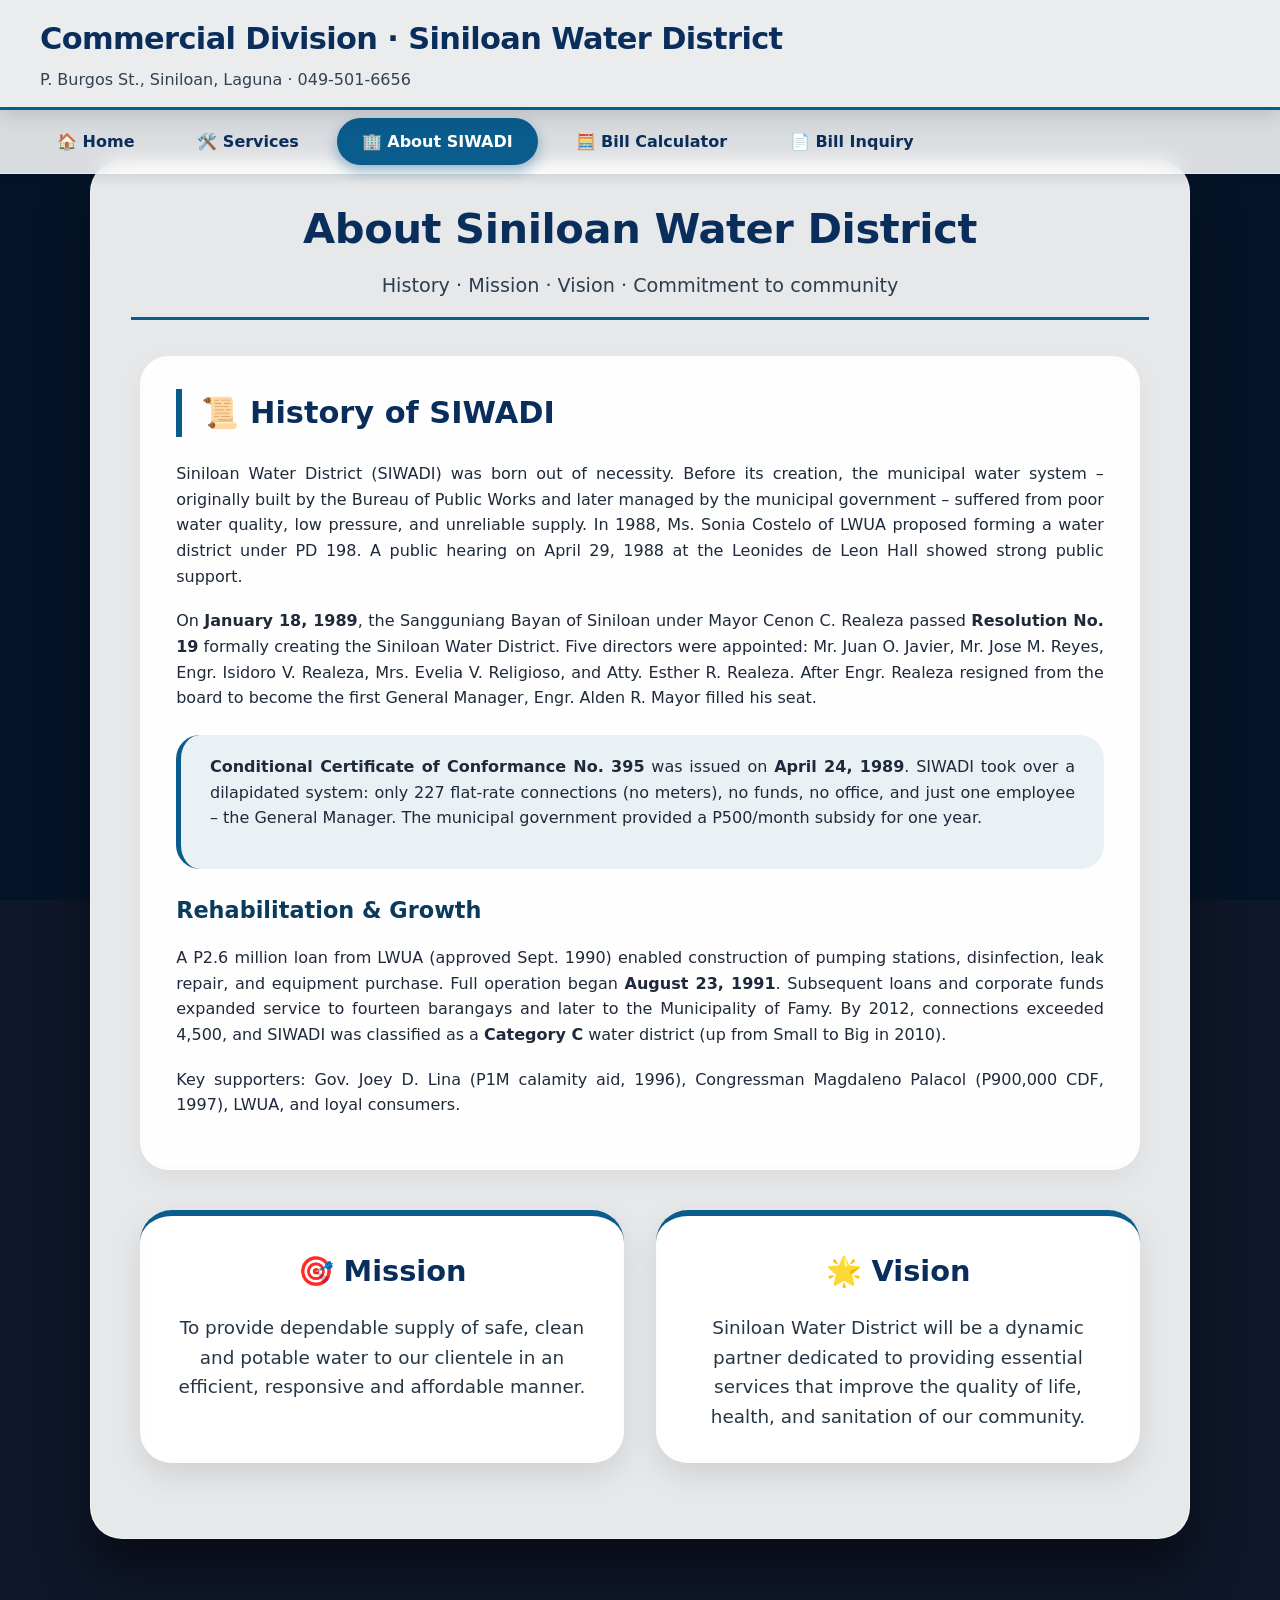
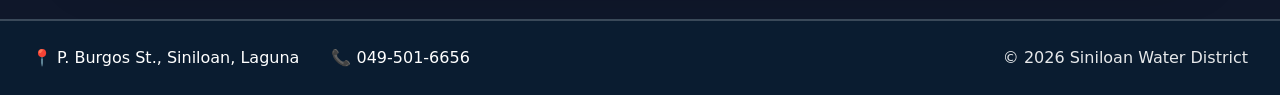
==== commit 4456d57a: "Update about.html Mar 13. New Design" ====
--- a/about.html
+++ b/about.html
@@ -1,828 +1,441 @@
 <!DOCTYPE html>
 <html lang="en">
 <head>
-    <meta charset="UTF-8">
-    <title>Water Bill Inquiry</title>
-    
-    <meta name="viewport" content="width=device-width, initial-scale=1.0">
-    
-    <link href="https://fonts.googleapis.com/css2?family=Montserrat:wght@400;600;700&display=swap" rel="stylesheet">
-    
-    <style>
-
-        /* ====================================================================== */
-        /* 1. BASE STYLING - PROFESSIONAL BLUE WITH WHITE BORDERS */
-        /* ====================================================================== */
-        body { 
-            background: linear-gradient(135deg, #1e3c72, #2a5298); /* Professional blue gradient */
-            min-height: 100vh; 
-            margin: 0;
-            padding: 0;
-            display: flex; 
-            flex-direction: column;
-            justify-content: center; 
-            align-items: center; 
-            font-family: 'Montserrat', sans-serif; 
-            color: #333;
-            position: relative;
-            overflow-x: hidden;
-        }
-
-        /* White border effect around the edges */
-        body::before {
-            content: '';
-            position: fixed;
-            top: 10px;
-            left: 10px;
-            right: 10px;
-            bottom: 10px;
-            border: 2px solid rgba(255, 255, 255, 0.3);
-            border-radius: 8px;
-            pointer-events: none;
-            z-index: 0;
-        }
-
-        /* Subtle grid pattern for professional look */
-        body::after {
-            content: '';
-            position: fixed;
-            top: 0;
-            left: 0;
-            width: 100%;
-            height: 100%;
-            background-image: 
-                linear-gradient(rgba(255, 255, 255, 0.05) 1px, transparent 1px),
-                linear-gradient(90deg, rgba(255, 255, 255, 0.05) 1px, transparent 1px);
-            background-size: 40px 40px;
-            pointer-events: none;
-            z-index: 0;
-        }
-
-        /* ====================================================================== */
-        /* 2. MAIN CONTAINER STYLING */
-        /* ====================================================================== */
-        .container {
-            background-color: rgba(255, 255, 255, 0.98); 
-            padding: 40px 60px;
-            border-radius: 12px;
-            box-shadow: 0 10px 30px rgba(0, 0, 0, 0.2);
-            text-align: center;
-            position: relative;
-            z-index: 1;
-            border: 1px solid rgba(0, 0, 0, 0.1);
-            max-width: 600px;
-            width: 90%;
-        }
-
-        h1 {
-            color: #1e3c72; /* Dark blue matching background */
-            margin-bottom: 30px;
-            margin-top: 0;
-            font-size: 2.2rem;
-            font-weight: 700;
-            position: relative;
-            padding-bottom: 15px;
-        }
-
-        h1::after {
-            content: '';
-            position: absolute;
-            bottom: 0;
-            left: 25%;
-            right: 25%;
-            height: 3px;
-            background: linear-gradient(to right, #1e3c72, #2a5298);
-            border-radius: 2px;
-        }
-
-        /* ====================================================================== */
-        /* 3. INPUT AND BUTTON STYLING */
-        /* ====================================================================== */
-        input, button { 
-            padding: 12px 20px;
-            margin-right: 10px;
-            border: 1px solid #ddd;
-            border-radius: 6px;
-            font-size: 16px;
-            font-family: 'Montserrat', sans-serif;
-            transition: all 0.3s ease;
-        }
-
-        #accountNumber {
-            border: 2px solid #e0e0e0;
-            width: 250px;
-            box-shadow: 0 2px 5px rgba(0, 0, 0, 0.05);
-        }
-
-        #accountNumber:focus {
-            outline: none;
-            border-color: #2a5298;
-            box-shadow: 0 0 0 3px rgba(42, 82, 152, 0.1);
-        }
-        
-        button {
-            background: linear-gradient(to bottom, #2a5298, #1e3c72);
-            color: white;
-            cursor: pointer;
-            border: none;
-            font-weight: 600;
-            letter-spacing: 0.5px;
-            box-shadow: 0 4px 6px rgba(0, 0, 0, 0.1);
-        }
-        
-        button:hover {
-            background: linear-gradient(to bottom, #1e3c72, #2a5298);
-            transform: translateY(-2px);
-            box-shadow: 0 6px 8px rgba(0, 0, 0, 0.15);
-        }
-
-        button:active {
-            transform: translateY(0);
-            box-shadow: 0 2px 4px rgba(0, 0, 0, 0.1);
-        }
-
-        /* ====================================================================== */
-        /* 4. LOADING ANIMATION */
-        /* ====================================================================== */
-        @keyframes spin {
-            0% { transform: rotate(0deg); }
-            100% { transform: rotate(360deg); }
-        }
-        .spinner {
-            border: 4px solid #f3f3f3; 
-            border-top: 4px solid #2a5298; 
-            border-radius: 50%;
-            width: 20px;
-            height: 20px;
-            animation: spin 1s linear infinite;
-            display: inline-block;
-            margin-right: 10px;
-        }
-        #loading-message {
-            margin-top: 15px;
-            color: #2a5298;
-            font-weight: 600;
-            display: none; 
-        }
-
-        /* ====================================================================== */
-        /* 5. LOGO AND INPUT GROUP */
-        /* ====================================================================== */
-        #input-group {
-            display: flex;
-            align-items: center; 
-            justify-content: center; 
-            margin-bottom: 25px; 
-            background: #f8f9fa;
-            padding: 20px;
-            border-radius: 8px;
-            border: 1px solid #e9ecef;
-        }
-
-        #site-logo {
-            width: 45px; 
-            height: 45px;
-            margin-right: 15px; 
-            border-radius: 50%;
-            box-shadow: 0 2px 4px rgba(0, 0, 0, 0.1);
-        }
-
-        #input-group label {
-            margin-right: 10px;
-            font-weight: 600;
-            color: #495057;
-        }
-
-        /* ====================================================================== */
-        /* 6. DISCLAIMER STYLING */
-        /* ====================================================================== */
-        .disclaimer {
-            margin-top: 25px;
-            padding: 20px;
-            background: linear-gradient(to bottom, #f8f9fa, #e9ecef);
-            border-left: 5px solid #2a5298;
-            border-radius: 8px;
-            text-align: left;
-            font-size: 0.85rem;
-            color: #495057;
-            box-shadow: 0 3px 10px rgba(0, 0, 0, 0.08);
-            border-top: 1px solid #dee2e6;
-            border-right: 1px solid #dee2e6;
-            border-bottom: 1px solid #dee2e6;
-        }
-
-        .disclaimer h4 {
-            margin-top: 0;
-            color: #1e3c72;
-            font-size: 1rem;
-            margin-bottom: 10px;
-            font-weight: 700;
-            display: flex;
-            align-items: center;
-            gap: 8px;
-        }
-
-        .disclaimer ul {
-            margin: 0;
-            padding-left: 20px;
-        }
-
-        .disclaimer li {
-            margin-bottom: 8px;
-            line-height: 1.5;
-            position: relative;
-        }
-
-        .disclaimer li::before {
-            content: "•";
-            color: #2a5298;
-            font-weight: bold;
-            display: inline-block;
-            width: 1em;
-            margin-left: -1em;
-        }
-
-        /* ====================================================================== */
-        /* 7. MODAL BOX STYLING */
-        /* ====================================================================== */
-        #modal-container {
-            position: fixed; 
-            top: 0;
-            left: 0;
-            width: 100%;
-            height: 100%;
-            background-color: rgba(30, 60, 114, 0.9); /* Blue overlay */
-            display: none; 
-            justify-content: center;
-            align-items: center;
-            z-index: 1000; 
-        }
-
-        #modal-content {
-            background-color: white;
-            padding: 25px; 
-            border-radius: 10px;
-            box-shadow: 0 15px 35px rgba(0, 0, 0, 0.25);
-            max-width: 450px; 
-            width: 90%;
-            text-align: left;
-            font-family: 'Montserrat', sans-serif;
-            word-break: break-word;
-            overflow-wrap: break-word;
-            border: 2px solid #e0e0e0;
-        }
-        
-        /* ====================================================================== */
-        /* 8. VERTICAL GAP FIXES (For clean list display) */
-        /* ====================================================================== */
-        #modal-content ul {
-            margin: 0 !important; 
-            padding-left: 0 !important;  
-        }
-
-        #modal-content ul li {
-            margin: 8px 0 !important; 
-            padding: 8px 0 !important; 
-            line-height: 1.4;
-            border-bottom: 1px solid #f0f0f0;
-        }
-
-        #modal-content ul li:last-child {
-            border-bottom: none;
-        }
-
-        #modal-content ul li strong {
-            color: #1e3c72;
-            min-width: 160px;
-            display: inline-block;
-        }
-        
-        #modal-result h3 {
-            margin-top: 0; 
-            color: #1e3c72;
-            padding-bottom: 10px;
-            border-bottom: 2px solid #f0f0f0;
-            margin-bottom: 15px;
-        }
-
-        /* Modal button container */
-        .modal-buttons {
-            display: flex;
-            gap: 10px;
-            margin-top: 15px;
-        }
-
-        /* Equal-sized buttons */
-        .modal-button {
-            flex: 1 1 0;        /* This makes them equal width */
-            min-width: 0;        /* Prevents flex overflow */
-            padding: 12px 20px;
-            border: none;
-            border-radius: 6px;
-            cursor: pointer;
-            font-weight: 600;
-            font-size: 0.95rem;
-            color: white;
-            transition: all 0.3s ease;
-            white-space: nowrap;  /* Keeps text on one line */
-        }
-
-        #pay-bills-button {
-            background: linear-gradient(to bottom, #007aff, #0051a8);
-        }
-
-        #pay-bills-button:hover {
-            background: linear-gradient(to bottom, #0051a8, #003d80);
-            transform: translateY(-2px);
-            box-shadow: 0 4px 8px rgba(0, 122, 255, 0.3);
-        }
-
-        #new-inquiry-button {
-            background: linear-gradient(to bottom, #2a5298, #1e3c72);
-        }
-
-        #new-inquiry-button:hover {
-            background: linear-gradient(to bottom, #1e3c72, #0f2a4a);
-            transform: translateY(-2px);
-            box-shadow: 0 4px 8px rgba(30, 60, 114, 0.3);
-        }
-
-        /* Mobile responsiveness */
-        @media (max-width: 480px) {
-            .modal-buttons {
-                flex-direction: column;
-            }
-            
-            .modal-button {
-                width: 100%;
-            }
-            
-            #pay-bills-button, 
-            #new-inquiry-button {
-                white-space: normal;  /* Allows text wrap on mobile */
-            }
-        }
-
-
-        /* ====================================================================== */
-        /* 9. SERVICES BUTTON STYLING */
-        /* ====================================================================== */
-        #services-button {
-            background: linear-gradient(to bottom, #ffffff, #f8f9fa);
-            color: #1e3c72;
-            padding: 12px 30px;
-            border: 2px solid #2a5298;
-            border-radius: 6px;
-            cursor: pointer;
-            font-weight: 600;
-            font-family: 'Montserrat', sans-serif;
-            transition: all 0.3s ease;
-            margin-top: 25px;
-            box-shadow: 0 4px 6px rgba(0, 0, 0, 0.1);
-        }
-
-        #services-button:hover {
-            background: linear-gradient(to bottom, #2a5298, #1e3c72);
-            color: white;
-            transform: translateY(-2px);
-            box-shadow: 0 6px 8px rgba(0, 0, 0, 0.15);
-        }
-
-        .new-button-container {
-            position: relative;
-            z-index: 1;
-            margin-top: 25px;
-        }
-
-        /* ====================================================================== */
-        /* 10. RESPONSIVE DESIGN: MEDIA QUERIES */
-        /* ====================================================================== */
-
-        @media (max-width: 768px) { 
-            body::before {
-                top: 5px;
-                left: 5px;
-                right: 5px;
-                bottom: 5px;
-            }
-
-            .container {
-                padding: 25px 20px;
-                width: 95%;
-            }
-
-            h1 {
-                font-size: 1.8rem;
-                margin-bottom: 20px;
-            }
-
-            #input-group {
-                flex-direction: column;
-                align-items: center; 
-                width: 100%;
-                padding: 15px;
-            }
-            
-            #site-logo {
-                margin: 0 auto 15px auto; 
-            }
-
-            #input-group label {
-                display: block;
-                text-align: center;
-                margin-right: 0; 
-                margin-bottom: 10px;
-            }
-
-            #accountNumber {
-                width: 100%;
-                box-sizing: border-box; 
-                margin-bottom: 15px; 
-            }
-
-            button {
-                width: 100%;
-                margin-right: 0;
-            }
-
-            .disclaimer {
-                padding: 15px;
-                font-size: 0.8rem;
-            }
-
-            #modal-content {
-                padding: 20px;
-                max-width: 90%;
-            }
-
-            #services-button {
-                width: 100%;
-                padding: 12px 20px;
-            }
-        }
-
-        @media (max-width: 480px) {
-            .container {
-                padding: 20px 15px;
-            }
-
-            h1 {
-                font-size: 1.6rem;
-            }
-
-            #accountNumber {
-                font-size: 14px;
-                padding: 10px 15px;
-            }
-
-            button {
-                padding: 10px 15px;
-                font-size: 14px;
-            }
-        }
-    
-    </style>
+  <meta charset="UTF-8" />
+  <meta name="viewport" content="width=device-width, initial-scale=1.0" />
+  <meta name="description" content="About Siniloan Water District – history, mission, vision, and contact.">
+  <title>SIWADI · About</title>
+  <style>
+    /* ===== GLOBAL – same as portal (professional, glass, full bg) ===== */
+    * {
+      margin: 0;
+      padding: 0;
+      box-sizing: border-box;
+    }
+
+    body {
+      font-family: 'Inter', 'Segoe UI', system-ui, sans-serif;
+      background: #0f172a;
+      min-height: 100vh;
+      display: flex;
+      flex-direction: column;
+      color: #1e293b;
+      line-height: 1.6;
+      position: relative;
+    }
+
+    /* full‑screen background (building.jpg) */
+    body::before {
+      content: '';
+      position: fixed;
+      top: 0; left: 0; right: 0; bottom: 0;
+      background: url('images/building.jpg') no-repeat center center fixed;
+      background-size: cover;
+      filter: brightness(0.4) blur(2px);
+      transform: scale(1.02);
+      z-index: -2;
+    }
+
+    body::after {
+      content: '';
+      position: fixed;
+      top: 0; left: 0; right: 0; bottom: 0;
+      background: rgba(0, 20, 40, 0.65);
+      z-index: -1;
+    }
+
+    /* ===== FIXED HEADER (glass) ===== */
+    header {
+      position: fixed;
+      top: 0;
+      left: 0;
+      right: 0;
+      background: rgba(255, 255, 255, 0.92);
+      backdrop-filter: blur(8px);
+      -webkit-backdrop-filter: blur(8px);
+      box-shadow: 0 4px 20px rgba(0, 0, 0, 0.15);
+      padding: 0.75rem 2.5rem;
+      display: flex;
+      align-items: center;
+      gap: 2rem;
+      height: 110px;
+      z-index: 1050;
+      border-bottom: 3px solid #0a5c8c;
+    }
+
+    .gm-picture {
+      width: 88px;
+      height: 88px;
+      object-fit: cover;
+      border-radius: 50%;
+      border: 3px solid white;
+      box-shadow: 0 8px 16px rgba(0,0,0,0.2);
+      background: white;
+    }
+
+    .header-text h1 {
+      font-size: 1.9rem;
+      font-weight: 600;
+      color: #0a2e5c;
+      letter-spacing: -0.02em;
+      margin-bottom: 0.2rem;
+    }
+
+    .header-text p {
+      font-size: 1rem;
+      color: #334155;
+      font-weight: 500;
+    }
+
+    /* ===== NAVIGATION (glass tabs) ===== */
+    nav {
+      position: fixed;
+      top: 110px;
+      left: 0;
+      right: 0;
+      background: rgba(255, 255, 255, 0.85);
+      backdrop-filter: blur(10px);
+      -webkit-backdrop-filter: blur(10px);
+      box-shadow: 0 4px 12px rgba(0, 0, 0, 0.1);
+      padding: 0.5rem 2rem;
+      display: flex;
+      align-items: center;
+      gap: 0.8rem;
+      z-index: 1040;
+      border-bottom: 1px solid rgba(255,255,255,0.3);
+    }
+
+    nav a {
+      color: #0a2e5c;
+      text-decoration: none;
+      font-weight: 600;
+      font-size: 1rem;
+      padding: 0.6rem 1.5rem;
+      border-radius: 40px;
+      background: transparent;
+      transition: all 0.2s ease;
+      display: inline-flex;
+      align-items: center;
+      gap: 8px;
+      border: 1px solid transparent;
+    }
+
+    nav a:hover {
+      background: rgba(10, 92, 140, 0.15);
+      border-color: rgba(10, 92, 140, 0.4);
+    }
+
+    nav a.active {
+      background: #0a5c8c;
+      color: white;
+      box-shadow: 0 6px 14px rgba(10, 92, 140, 0.4);
+    }
+
+    /* ===== MAIN PANEL (glass card) ===== */
+    main {
+      flex: 1;
+      max-width: 1100px;
+      width: 90%;
+      margin: 160px auto 3rem;   /* space for fixed header+nav */
+      background: rgba(255, 255, 255, 0.9);
+      backdrop-filter: blur(12px);
+      -webkit-backdrop-filter: blur(12px);
+      border-radius: 2rem;
+      box-shadow: 0 30px 50px rgba(0, 0, 0, 0.5);
+      padding: 2.2rem 2.5rem;
+      border: 1px solid rgba(255,255,255,0.5);
+    }
+
+    /* ===== PAGE HEADER ===== */
+    .page-header {
+      text-align: center;
+      margin-bottom: 2.2rem;
+      padding-bottom: 1rem;
+      border-bottom: 3px solid #0a5c8c;
+    }
+
+    .page-header h2 {
+      color: #0a2e5c;
+      font-size: 2.6rem;
+      font-weight: 700;
+      letter-spacing: -0.01em;
+    }
+
+    .page-header p {
+      color: #2c3e50;
+      font-size: 1.2rem;
+      max-width: 700px;
+      margin: 0.5rem auto 0;
+    }
+
+    /* ===== ABOUT CONTENT SECTIONS ===== */
+    .about-content {
+      max-width: 1000px;
+      margin: 0 auto;
+    }
+
+    .section {
+      background: rgba(255,255,255,0.6);
+      backdrop-filter: blur(4px);
+      border-radius: 1.8rem;
+      padding: 2rem 2.2rem;
+      margin-bottom: 2.5rem;
+      border: 1px solid rgba(255,255,255,0.8);
+      box-shadow: 0 10px 26px rgba(0,0,0,0.05);
+      transition: 0.2s;
+    }
+
+    .section:hover {
+      background: rgba(255,255,255,0.75);
+    }
+
+    .section h2 {
+      color: #0a2e5c;
+      font-size: 1.9rem;
+      font-weight: 600;
+      margin-bottom: 1.5rem;
+      border-left: 6px solid #0a5c8c;
+      padding-left: 1.2rem;
+    }
+
+    .section h3 {
+      color: #0a3b5c;
+      font-size: 1.4rem;
+      margin: 1.5rem 0 1rem;
+      font-weight: 600;
+    }
+
+    .section p {
+      margin-bottom: 1.2rem;
+      color: #1e293b;
+      text-align: justify;
+    }
+
+    .section ul {
+      margin: 1rem 0 1rem 1.8rem;
+      color: #2d3c4c;
+    }
+
+    .section li {
+      margin-bottom: 0.4rem;
+    }
+
+    .highlight {
+      background: rgba(10, 92, 140, 0.08);
+      padding: 1.2rem 1.8rem;
+      border-radius: 1.5rem;
+      border-left: 5px solid #0a5c8c;
+      margin: 1.5rem 0;
+    }
+
+    /* ===== MISSION / VISION CARDS ===== */
+    .mv-container {
+      display: grid;
+      grid-template-columns: 1fr 1fr;
+      gap: 2rem;
+      margin: 2rem 0 2.5rem;
+    }
+
+    .mv-card {
+      background: rgba(255,255,255,0.8);
+      backdrop-filter: blur(4px);
+      padding: 2rem 1.8rem;
+      border-radius: 2rem;
+      text-align: center;
+      border-top: 6px solid #0a5c8c;
+      box-shadow: 0 12px 30px rgba(0, 0, 0, 0.1);
+    }
+
+    .mv-card h3 {
+      color: #0a2e5c;
+      font-size: 1.8rem;
+      margin-bottom: 1.2rem;
+    }
+
+    .mv-card p {
+      font-size: 1.15rem;
+      color: #253746;
+    }
+
+    /* ===== CONTACT SECTION ===== */
+    .contact-section {
+      background: rgba(255,255,255,0.7);
+      backdrop-filter: blur(4px);
+      border-radius: 2rem;
+      padding: 2.2rem;
+      margin-top: 2.5rem;
+      border: 2px solid rgba(10,92,140,0.2);
+    }
+
+    .contact-grid {
+      display: grid;
+      grid-template-columns: repeat(auto-fit, minmax(240px, 1fr));
+      gap: 1.8rem;
+      margin-top: 1.5rem;
+    }
+
+    .contact-card {
+      background: white;
+      padding: 1.5rem 1.2rem;
+      border-radius: 1.5rem;
+      box-shadow: 0 6px 18px rgba(0,0,0,0.05);
+      border: 1px solid rgba(0,0,0,0.05);
+      transition: 0.2s;
+    }
+
+    .contact-card:hover {
+      transform: translateY(-5px);
+      border-color: #0a5c8c;
+    }
+
+    .contact-card h4 {
+      color: #0a2e5c;
+      margin-bottom: 1rem;
+      font-size: 1.2rem;
+      display: flex;
+      align-items: center;
+      gap: 8px;
+    }
+
+    .contact-card a {
+      color: #0a5c8c;
+      text-decoration: none;
+      font-weight: 500;
+    }
+
+    /* ===== FOOTER ===== */
+    footer {
+      background: rgba(10, 30, 50, 0.85);
+      backdrop-filter: blur(5px);
+      color: white;
+      padding: 1.5rem 2rem;
+      margin-top: 2rem;
+      border-top: 2px solid rgba(255,255,255,0.2);
+    }
+
+    .footer-inner {
+      max-width: 1300px;
+      margin: 0 auto;
+      display: flex;
+      flex-wrap: wrap;
+      justify-content: space-between;
+      align-items: center;
+      gap: 1.5rem;
+    }
+
+    .contact-row {
+      display: flex;
+      gap: 2rem;
+      flex-wrap: wrap;
+    }
+
+    /* ===== RESPONSIVE ===== */
+    @media (max-width: 800px) {
+      header { padding: 0.5rem 1rem; height: 100px; }
+      .gm-picture { width: 70px; height: 70px; }
+      .header-text h1 { font-size: 1.4rem; }
+      nav { top: 100px; padding: 0.3rem 1rem; flex-wrap: wrap; }
+      nav a { padding: 0.4rem 1rem; font-size: 0.9rem; }
+      main { margin: 140px auto 2rem; padding: 1.5rem; }
+      .page-header h2 { font-size: 2rem; }
+      .mv-container { grid-template-columns: 1fr; }
+    }
+
+    @media (max-width: 600px) {
+      .section { padding: 1.5rem; }
+    }
+  </style>
 </head>
 <body>
 
-<div class="container">
-    <h1>Water Bill Inquiry</h1>
-    
-    <div id="input-group">
-        <img src="siwadilogo.png" alt="Company Logo" id="site-logo">
-        
-        <label for="accountNumber">Enter Account Number:</label>
-        <input type="text" 
-               id="accountNumber" 
-               placeholder="e.g., 011-101-001 or 011101001"
-               autofocus> 
+<!-- ===== HEADER ===== -->
+<header>
+  
+  <div class="header-text">
+    <h1>Commercial Division · Siniloan Water District</h1>
+    <p>P. Burgos St., Siniloan, Laguna · 049-501-6656</p>
+  </div>
+</header>
+
+<!-- ===== NAVIGATION ===== -->
+<nav>
+  <a href="services.html">🏠 Home</a>
+  <a href="services2.html">🛠️ Services</a>
+  <a href="about.html" class="active">🏢 About SIWADI</a>
+  <a href="calculator.html">🧮 Bill Calculator</a>
+  <a href="index.html">📄 Bill Inquiry</a>
+</nav>
+
+<!-- ===== MAIN ABOUT CONTENT ===== -->
+<main>
+  <div class="page-header">
+    <h2>About Siniloan Water District</h2>
+    <p>History · Mission · Vision · Commitment to community</p>
+  </div>
+
+  <div class="about-content">
+    <!-- === HISTORY (condensed but preserving all key facts) === -->
+    <section class="section">
+      <h2>📜 History of SIWADI</h2>
+      <p>Siniloan Water District (SIWADI) was born out of necessity. Before its creation, the municipal water system – originally built by the Bureau of Public Works and later managed by the municipal government – suffered from poor water quality, low pressure, and unreliable supply. In 1988, Ms. Sonia Costelo of LWUA proposed forming a water district under PD 198. A public hearing on April 29, 1988 at the Leonides de Leon Hall showed strong public support.</p>
+
+      <p>On <strong>January 18, 1989</strong>, the Sangguniang Bayan of Siniloan under Mayor Cenon C. Realeza passed <strong>Resolution No. 19</strong> formally creating the Siniloan Water District. Five directors were appointed: Mr. Juan O. Javier, Mr. Jose M. Reyes, Engr. Isidoro V. Realeza, Mrs. Evelia V. Religioso, and Atty. Esther R. Realeza. After Engr. Realeza resigned from the board to become the first General Manager, Engr. Alden R. Mayor filled his seat.</p>
+
+      <div class="highlight">
+        <p><strong>Conditional Certificate of Conformance No. 395</strong> was issued on <strong>April 24, 1989</strong>. SIWADI took over a dilapidated system: only 227 flat‑rate connections (no meters), no funds, no office, and just one employee – the General Manager. The municipal government provided a P500/month subsidy for one year.</p>
+      </div>
+
+      <h3>Rehabilitation & Growth</h3>
+      <p>A P2.6 million loan from LWUA (approved Sept. 1990) enabled construction of pumping stations, disinfection, leak repair, and equipment purchase. Full operation began <strong>August 23, 1991</strong>. Subsequent loans and corporate funds expanded service to fourteen barangays and later to the Municipality of Famy. By 2012, connections exceeded 4,500, and SIWADI was classified as a <strong>Category C</strong> water district (up from Small to Big in 2010).</p>
+
+      <p>Key supporters: Gov. Joey D. Lina (P1M calamity aid, 1996), Congressman Magdaleno Palacol (P900,000 CDF, 1997), LWUA, and loyal consumers.</p>
+    </section>
+
+    <!-- === MISSION & VISION CARDS === -->
+    <div class="mv-container">
+      <div class="mv-card">
+        <h3>🎯 Mission</h3>
+        <p>To provide dependable supply of safe, clean and potable water to our clientele in an efficient, responsive and affordable manner.</p>
+      </div>
+      <div class="mv-card">
+        <h3>🌟 Vision</h3>
+        <p>Siniloan Water District will be a dynamic partner dedicated to providing essential services that improve the quality of life, health, and sanitation of our community.</p>
+      </div>
     </div>
-    
-    <button onclick="fetchAccountData()">Search</button>
-
-    <div id="loading-message">
-        <div class="spinner"></div> Please wait...
+
+  </div>
+</main>
+
+<!-- ===== FOOTER ===== -->
+<footer>
+  <div class="footer-inner">
+    <div class="contact-row">
+      <span>📍 P. Burgos St., Siniloan, Laguna</span>
+      <span>📞 049-501-6656</span>
+
     </div>
-    
-    <!-- DISCLAIMER SECTION -->
-    <div class="disclaimer">
-        <h4>🔒 Important Disclaimer:</h4>
-        <ul>
-            <li>This system is for informational purposes only</li>
-            <li>Customer names are partially masked for privacy protection</li>
-            <li>For official statements, please visit our office</li>
-            <li>GCash payment is not real-time; it takes 3 working days for us to update all the payments that are done with GCash.</li>
-        </ul>
-    </div>
-</div>
-
-<div id="modal-container">
-    <div id="modal-content">
-        <div id="modal-result">
-            </div>
-        
-        <div class="modal-buttons">
-            <button id="pay-bills-button" class="modal-button" onclick="openGCash()">📱 Open GCash</button>
-            <button id="new-inquiry-button" class="modal-button" onclick="closeModal()">🔄 New Inquiry</button>
-        </div>
-    </div>
-</div>
-
-<div class="new-button-container">
-    <a href="services.html">
-        <button id="services-button">View Reading Schedule. March 2026</button>
-    </a>
-</div>
-    
+    <div style="opacity:0.9;">© 2026 Siniloan Water District</div>
+  </div>
+</footer>
+
+<!-- ===== ACTIVE NAV SCRIPT ===== -->
 <script>
-
-// ======================================================================
-// JAVASCRIPT LOGIC
-// ======================================================================
-
-// ---------------------------
-// TWO Web App URLs (UPDATED)
-// ---------------------------
-// DATA_WEB_APP_URL: your existing inquiry script (same as original WEB_APP_URL)
-const DATA_WEB_APP_URL = 'https://script.google.com/macros/s/AKfycbwe0PWj59RsVzeLtdI64AvV8bXi8D9ZMIPOrBgaDzWlYiSU0xARCxp0SK86kkTxAG0T/exec';
-
-// LOG_WEB_APP_URL: replace this placeholder with your activity-log script's web app URL
-const LOG_WEB_APP_URL  = 'https://script.google.com/macros/s/AKfycbxQKyzoU1AczxwzSiM24DA7TNRsUmiXocgH-TBY7JoM5Xux9wVNZUWBB6ycD4sr-pBE/exec';
-
-// 🎯 DISPLAY MAPPING: (Use your exact sheet headers on the left)
-const DISPLAY_MAP = {
-    'Account No.': 'Account Number', 
-    'Name': 'Name',
-    'Address': 'Billing Address', 
-    'No.': 'Meter Number',
-    'Status for App': 'Account Status',
-    'BALANCE': 'Water Bill',
-    'AROBALANCE': 'S.C. / Materials', 
-    'Total': 'Total Amount Due',  
-    'Reading Date': 'Reading Date',
-    'Due Date': 'Payment Due Date',
-    'Discon Date': 'Disconnection Date'
-};
-
-// Get references to DOM elements
-const loadingMessage = document.getElementById('loading-message');
-const inputElement = document.getElementById('accountNumber');
-const modalContainer = document.getElementById('modal-container');
-const modalResult = document.getElementById('modal-result');
-const searchButton = document.querySelector('button'); // Reference for disabling
-
-// --- Helper function to close the pop-up ---
-function closeModal() {
-    modalContainer.style.display = 'none';
-    modalResult.innerHTML = ''; 
-    inputElement.value = ''; 
-    inputElement.focus();
-}
-
-// --- Helper function for Name Masking ---
-function maskName(fullName) {
-    if (!fullName || typeof fullName !== 'string') return '';
-    
-    const nameParts = fullName.toUpperCase().trim().split(/\s+/);
-    
-    let maskedParts = nameParts.map((part, index) => {
-        if (part.length === 0) return '';
-        
-        if (index === 0) {
-            // First Name: JUAN -> JU**
-            const visiblePart = part.substring(0, 2);
-            const maskedPart = part.substring(2).replace(/[A-Z]/g, '*');
-            return visiblePart + maskedPart;
-        } else {
-            // Last Names: DELA -> D***
-            const visiblePart = part.substring(0, 1);
-            const maskedPart = part.substring(1).replace(/[A-Z]/g, '*');
-            return visiblePart + maskedPart;
-        }
+  (function() {
+    const navLinks = document.querySelectorAll('nav a');
+    navLinks.forEach(link => {
+      link.classList.remove('active');
+      if (link.getAttribute('href') === 'about.html') {
+        link.classList.add('active');
+      }
     });
-
-    return maskedParts.join(' ');
-}
-
-// --- Helper function to convert Excel serial date to readable date ---
-function formatExcelDate(serial) {
-    // Excel serial date: 1 = 1900-01-01
-    if (!serial || serial === '') return '';
-    
-    // Check if it's a number (Excel serial)
-    const num = Number(serial);
-    if (!isNaN(num) && num > 0 && num < 100000) {
-        // Excel dates start from 1900-01-01
-        const excelEpoch = new Date(1900, 0, 1); // Jan 1, 1900
-        const days = num - 1; // Excel incorrectly treats 1900 as leap year, but this approximation works
-        const resultDate = new Date(excelEpoch.getTime() + days * 24 * 60 * 60 * 1000);
-        
-        if (!isNaN(resultDate.getTime())) {
-            const month = String(resultDate.getMonth() + 1).padStart(2, '0');
-            const day = String(resultDate.getDate()).padStart(2, '0');
-            const year = String(resultDate.getFullYear()).slice(-2);
-            return `${month}-${day}-${year}`;
-        }
-    }
-    
-    // Try parsing as regular date string
-    const dateObj = new Date(serial);
-    if (!isNaN(dateObj.getTime())) {
-        const month = String(dateObj.getMonth() + 1).padStart(2, '0');
-        const day = String(dateObj.getDate()).padStart(2, '0');
-        const year = String(dateObj.getFullYear()).slice(-2);
-        return `${month}-${day}-${year}`;
-    }
-    
-    return serial; // Return as-is if not a date
-}
-
-// --- Formatter Function (The final, robust version) ---
-function formatResult(data) {
-    let output = '<ul style="list-style-type: none;">'; 
-    
-    for (const sheetHeader in DISPLAY_MAP) {
-        if (data.hasOwnProperty(sheetHeader)) {
-            let value = String(data[sheetHeader]).replace(/"/g, ''); 
-            const displayLabel = DISPLAY_MAP[sheetHeader];
-
-            // 1. Check if the field is the Name field to apply masking
-            if (displayLabel.toUpperCase() === 'NAME' || 
-                displayLabel.toUpperCase() === 'CUSTOMER NAME') {
-                
-                value = maskName(value);
-            }
-            
-            // 2. Apply Date Formatting - FIXED for Excel serial dates
-            if (displayLabel.includes('Date') && value && value !== '') { 
-                value = formatExcelDate(value);
-            }
-            
-            // 3. Apply Currency Formatting
-            if (displayLabel.includes('Bill') || displayLabel.includes('Amount') || 
-                displayLabel.includes('Due') || displayLabel.includes('Balance') ||
-                displayLabel.includes('Water') || displayLabel.includes('S.C.') ||
-                displayLabel.includes('Total')) {
-                
-                // Remove any existing ₱ or commas, then parse
-                const numericValue = parseFloat(value.replace(/[₱,]/g, ''));
-                if (!isNaN(numericValue)) {
-                    value = `₱ ${numericValue.toFixed(2)}`;
-                }
-            }
-
-            // 4. Append the list item
-            output += `
-                <li>
-                    <strong style="color: #1e3c72;">${displayLabel}:</strong> ${value}
-                </li>
-            `;
-        }
-    }
-    output += '</ul>';
-    return output;
-}
-
-
-// --- Main Fetch Function ---
-async function fetchAccountData() {
-    
-    let rawAccountNumber = inputElement.value.trim();
-    const searchKey = rawAccountNumber.replace(/[\s\-\–]/g, ''); 
-    
-    if (!searchKey) {
-        alert("Please enter an account number.");
-        return;
-    }
-    
-    // Hide old result and disable button to prevent double clicks
-    modalContainer.style.display = 'none'; 
-    loadingMessage.style.display = 'block';
-    searchButton.disabled = true; 
-
-    // <-- use DATA_WEB_APP_URL for fetching data
-    const apiUrl = `${DATA_WEB_APP_URL}?account=${searchKey}`;
-
-    try {
-        const response = await fetch(apiUrl);
-        const data = await response.json();
-
-        let resultTitle = `Results for Account: ${rawAccountNumber}`;
-        let resultHtml = '';
-
-        if (data.error) {
-            resultTitle = `Search Failed for ${rawAccountNumber}`;
-            resultHtml = `<p style="color: red; font-weight: bold;">Error: ${data.error}</p>`;
-        } else {
-            resultHtml = formatResult(data); 
-
-            // -----------------------------
-            // CALL ACTIVITY LOG (non-blocking)
-            // -----------------------------
-            // only if account and name exist in response
-            try {
-                if (data['Account No.'] && data['Name']) {
-                    logInquiry(data['Account No.'], data['Name']);
-                }
-            } catch (xx) {
-                // keep UI robust — don't break on logging errors
-                console.error('logInquiry error', xx);
-            }
-        }
-
-        // Inject content and show modal
-        modalResult.innerHTML = `
-            <h3 style="color: #1e3c72;">${resultTitle}</h3>
-            <div style="border: 1px solid #e0e0e0; padding: 15px; background-color: #f9f9f9; border-radius: 8px;">
-                ${resultHtml}
-            </div>
-        `;
-        modalContainer.style.display = 'flex'; 
-
-    } catch (error) {
-        if (modalContainer) {
-             modalResult.innerHTML = `<h3>Network Error</h3><p>Could not connect to the API. Check console for details.</p>`;
-             modalContainer.style.display = 'flex';
-        }
-        console.error('Fetch error:', error);
-    } finally {
-        loadingMessage.style.display = 'none';
-        searchButton.disabled = false; // Re-enable button
-    }
-}
-
-// ------------------------------------------------------------------
-// logInquiry: sends account, name and timestamp to your LOG_WEB_APP_URL
-// ------------------------------------------------------------------
-async function logInquiry(accountNo, name) {
-    if (!LOG_WEB_APP_URL || LOG_WEB_APP_URL.indexOf('PASTE_YOUR_LOG_SCRIPT_URL_HERE') !== -1) {
-        // placeholder not replaced — skip logging to avoid accidental requests
-        console.warn('LOG_WEB_APP_URL not configured. Replace the placeholder with your log script URL.');
-        return;
-    }
-    try {
-        const params = new URLSearchParams({
-            account: accountNo,
-            name: name,
-            timestamp: new Date().toISOString()
-        });
-        // fire-and-forget log call
-        await fetch(`${LOG_WEB_APP_URL}?${params.toString()}`, { method: 'GET', mode: 'no-cors' });
-        console.log('Inquiry logged:', accountNo, name);
-    } catch (err) {
-        // don't disturb the user flow for logging errors
-        console.error('Failed to log inquiry:', err);
-    }
-}
-
-// Function to open GCash app (simplified version)
-function openGCash() {
-    const accountNumber = document.getElementById('accountNumber').value.trim();
-    
-    if (!accountNumber) {
-        alert('Please enter an account number first');
-        return;
-    }
-    
-    // Show which account they're paying for
-    alert(`Opening GCash app for account: ${accountNumber}\n\nPlease manually enter this account number in GCash.`);
-    
-    // Detect mobile device
-    const userAgent = navigator.userAgent || navigator.vendor || window.opera;
-    const isAndroid = /android/i.test(userAgent);
-    const isIOS = /iPad|iPhone|iPod/.test(userAgent) && !window.MSStream;
-    
-    if (isAndroid) {
-        // Android: Use intent with GCash package name
-        const gcashIntent = 'intent://#Intent;package=com.globe.gcash.android;scheme=gcash;end;';
-        window.location.href = gcashIntent;
-        
-        // Fallback to Play Store if app not installed
-        setTimeout(function() {
-            if (confirm("GCash app not found. Install from Play Store?")) {
-                window.location.href = "market://details?id=com.globe.gcash.android";
-            }
-        }, 800);
-    } 
-    else if (isIOS) {
-        // iOS: Try gcash:// scheme
-        window.location.href = 'gcash://';
-        
-        // Fallback to App Store if app not installed
-        setTimeout(function() {
-            if (confirm("GCash app not found. Open App Store?")) {
-                window.location.href = "https://apps.apple.com/ph/app/gcash/id1146801530";
-            }
-        }, 800);
-    }
-    else {
-        // Desktop: Show instructions
-        alert("Please open GCash on your mobile device to pay.\n\nAccount: " + accountNumber);
-    }
-}
-
-
+  })();
 </script>
 
+<!-- fallback background -->
+<style>
+  body::before {
+    background-image: url('images/building.jpg'), url('https://images.unsplash.com/photo-1559028012-481c04fa702d?w=1600&q=80');
+  }
+</style>
 </body>
 </html>
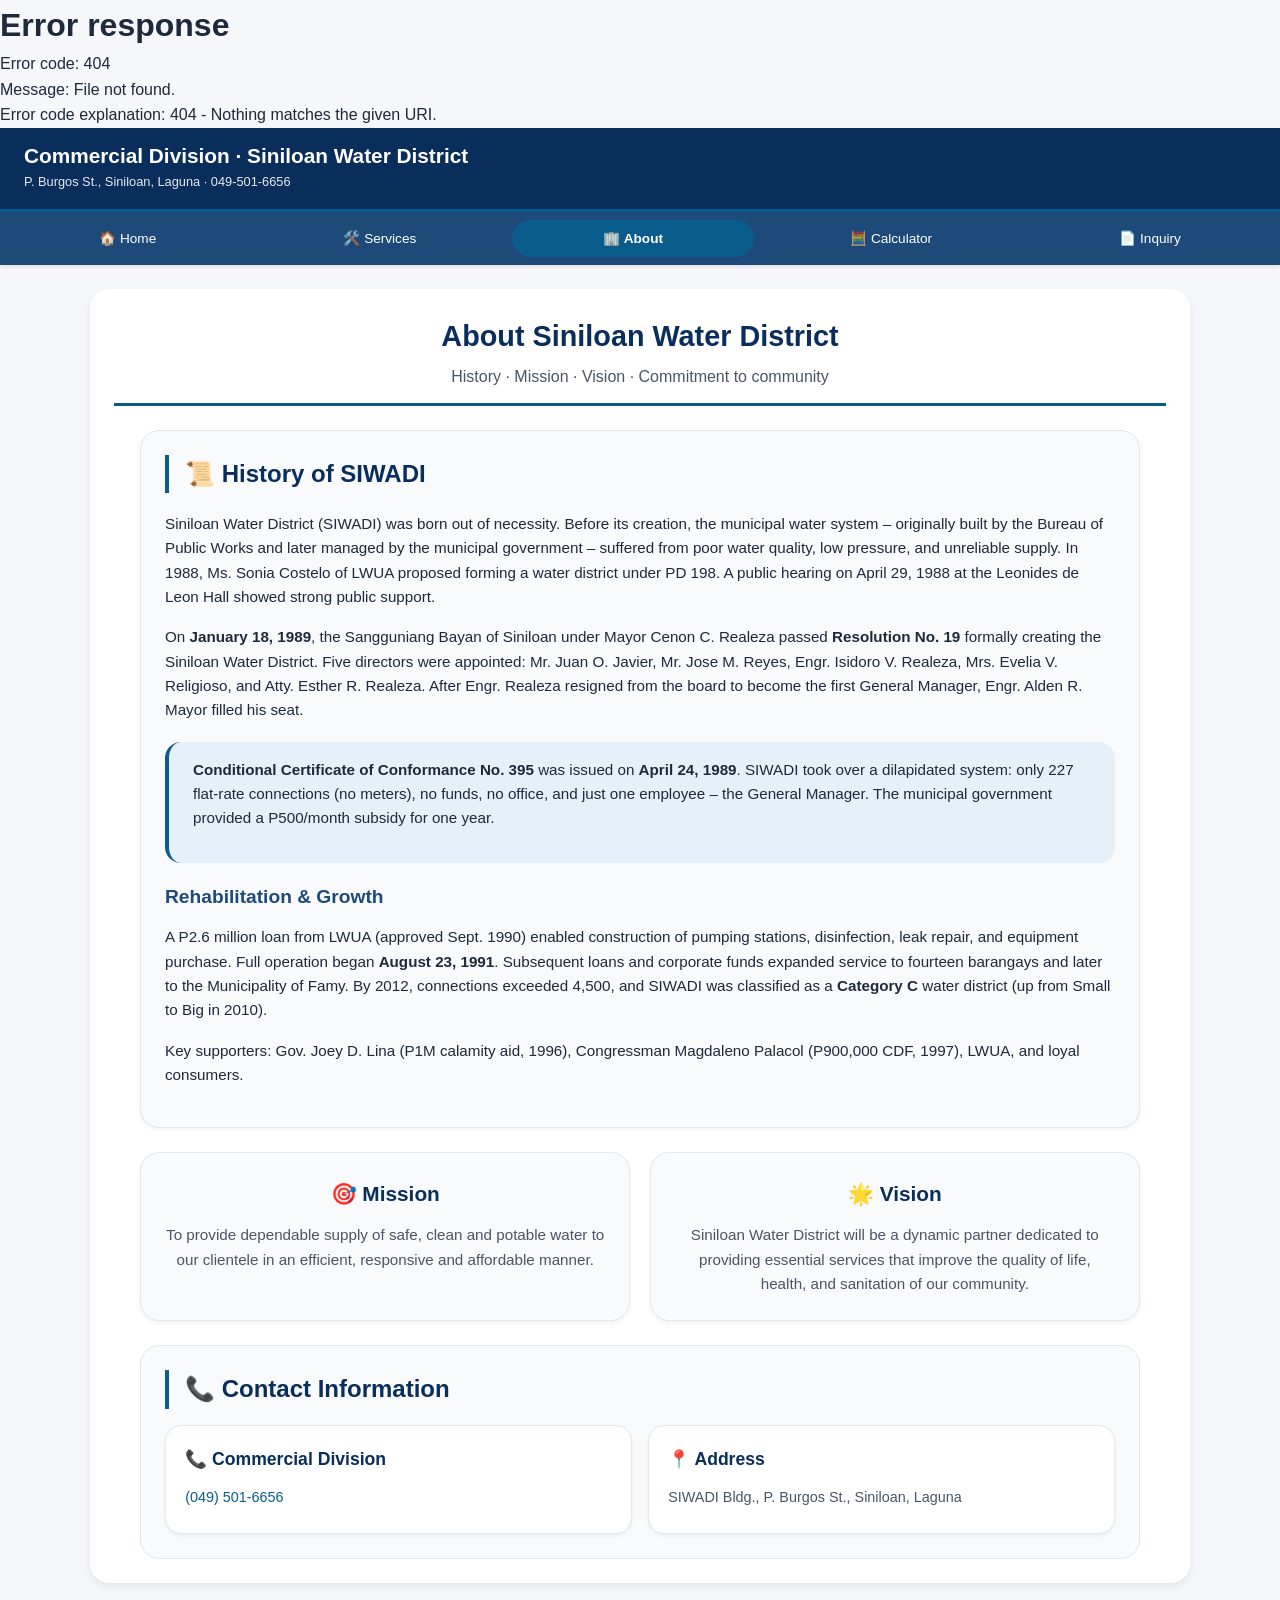
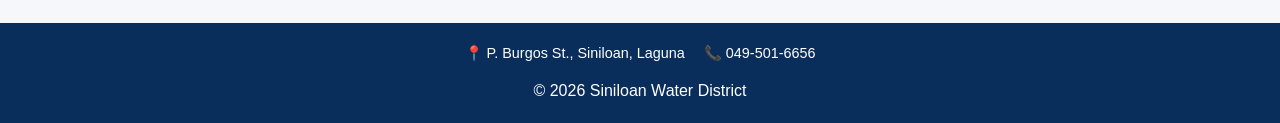
==== commit 605e8e22: "ma4 14 new design" ====
--- a/about.html
+++ b/about.html
@@ -2,170 +2,127 @@
 <html lang="en">
 <head>
   <meta charset="UTF-8" />
-  <meta name="viewport" content="width=device-width, initial-scale=1.0" />
+  <meta name="viewport" content="width=device-width, initial-scale=1.0, maximum-scale=1.0, user-scalable=yes" />
   <meta name="description" content="About Siniloan Water District – history, mission, vision, and contact.">
   <title>SIWADI · About</title>
   <style>
-    /* ===== GLOBAL – same as portal (professional, glass, full bg) ===== */
+    /* ===== RESET & VARIABLES ===== */
     * {
       margin: 0;
       padding: 0;
       box-sizing: border-box;
     }
 
+    :root {
+      --primary: #0a2e5c;
+      --primary-light: #1e4a7a;
+      --accent: #0a5c8c;
+      --accent-light: #e6f0f9;
+      --gray-bg: #f5f7fa;
+      --white: #ffffff;
+      --text-dark: #1e293b;
+      --text-light: #4b5565;
+      --shadow-sm: 0 2px 4px rgba(0,0,0,0.05);
+      --shadow-md: 0 4px 8px rgba(0,0,0,0.08);
+    }
+
     body {
-      font-family: 'Inter', 'Segoe UI', system-ui, sans-serif;
-      background: #0f172a;
+      font-family: 'Inter', -apple-system, BlinkMacSystemFont, 'Segoe UI', Roboto, sans-serif;
+      background: var(--gray-bg);
       min-height: 100vh;
       display: flex;
       flex-direction: column;
-      color: #1e293b;
+      color: var(--text-dark);
       line-height: 1.6;
-      position: relative;
-    }
-
-    /* full‑screen background (building.jpg) */
-    body::before {
-      content: '';
-      position: fixed;
-      top: 0; left: 0; right: 0; bottom: 0;
-      background: url('images/building.jpg') no-repeat center center fixed;
-      background-size: cover;
-      filter: brightness(0.4) blur(2px);
-      transform: scale(1.02);
-      z-index: -2;
-    }
-
-    body::after {
-      content: '';
-      position: fixed;
-      top: 0; left: 0; right: 0; bottom: 0;
-      background: rgba(0, 20, 40, 0.65);
-      z-index: -1;
-    }
-
-    /* ===== FIXED HEADER (glass) ===== */
+    }
+
+    /* ===== HEADER - normal flow ===== */
     header {
-      position: fixed;
-      top: 0;
-      left: 0;
-      right: 0;
-      background: rgba(255, 255, 255, 0.92);
-      backdrop-filter: blur(8px);
-      -webkit-backdrop-filter: blur(8px);
-      box-shadow: 0 4px 20px rgba(0, 0, 0, 0.15);
-      padding: 0.75rem 2.5rem;
+      background: var(--primary);
+      color: white;
+      padding: 1rem 1.5rem;
+      box-shadow: var(--shadow-md);
+      border-bottom: 3px solid var(--accent);
+      width: 100%;
+    }
+
+    .header-text h1 {
+      font-size: 1.3rem;
+      font-weight: 600;
+      margin-bottom: 0.2rem;
+      line-height: 1.2;
+    }
+
+    .header-text p {
+      font-size: 0.8rem;
+      opacity: 0.9;
+    }
+
+    /* ===== NAVIGATION - sticky ===== */
+    nav {
+      background: var(--primary-light);
+      padding: 0.5rem;
       display: flex;
       align-items: center;
-      gap: 2rem;
-      height: 110px;
-      z-index: 1050;
-      border-bottom: 3px solid #0a5c8c;
-    }
-
-    .gm-picture {
-      width: 88px;
-      height: 88px;
-      object-fit: cover;
-      border-radius: 50%;
-      border: 3px solid white;
-      box-shadow: 0 8px 16px rgba(0,0,0,0.2);
-      background: white;
-    }
-
-    .header-text h1 {
-      font-size: 1.9rem;
+      flex-wrap: wrap;
+      gap: 0.3rem;
+      box-shadow: 0 2px 4px rgba(0,0,0,0.1);
+      position: sticky;
+      top: 0;
+      z-index: 100;
+    }
+
+    nav a {
+      color: white;
+      text-decoration: none;
+      font-weight: 500;
+      font-size: 0.85rem;
+      padding: 0.5rem 1rem;
+      border-radius: 30px;
+      transition: background-color 0.2s;
+      white-space: nowrap;
+      flex: 1 1 auto;
+      text-align: center;
+    }
+
+    nav a:hover {
+      background: var(--accent);
+    }
+
+    nav a.active {
+      background: var(--accent);
       font-weight: 600;
-      color: #0a2e5c;
-      letter-spacing: -0.02em;
-      margin-bottom: 0.2rem;
-    }
-
-    .header-text p {
-      font-size: 1rem;
-      color: #334155;
-      font-weight: 500;
-    }
-
-    /* ===== NAVIGATION (glass tabs) ===== */
-    nav {
-      position: fixed;
-      top: 110px;
-      left: 0;
-      right: 0;
-      background: rgba(255, 255, 255, 0.85);
-      backdrop-filter: blur(10px);
-      -webkit-backdrop-filter: blur(10px);
-      box-shadow: 0 4px 12px rgba(0, 0, 0, 0.1);
-      padding: 0.5rem 2rem;
-      display: flex;
-      align-items: center;
-      gap: 0.8rem;
-      z-index: 1040;
-      border-bottom: 1px solid rgba(255,255,255,0.3);
-    }
-
-    nav a {
-      color: #0a2e5c;
-      text-decoration: none;
-      font-weight: 600;
-      font-size: 1rem;
-      padding: 0.6rem 1.5rem;
-      border-radius: 40px;
-      background: transparent;
-      transition: all 0.2s ease;
-      display: inline-flex;
-      align-items: center;
-      gap: 8px;
-      border: 1px solid transparent;
-    }
-
-    nav a:hover {
-      background: rgba(10, 92, 140, 0.15);
-      border-color: rgba(10, 92, 140, 0.4);
-    }
-
-    nav a.active {
-      background: #0a5c8c;
-      color: white;
-      box-shadow: 0 6px 14px rgba(10, 92, 140, 0.4);
-    }
-
-    /* ===== MAIN PANEL (glass card) ===== */
+    }
+
+    /* ===== MAIN CONTENT ===== */
     main {
       flex: 1;
       max-width: 1100px;
-      width: 90%;
-      margin: 160px auto 3rem;   /* space for fixed header+nav */
-      background: rgba(255, 255, 255, 0.9);
-      backdrop-filter: blur(12px);
-      -webkit-backdrop-filter: blur(12px);
-      border-radius: 2rem;
-      box-shadow: 0 30px 50px rgba(0, 0, 0, 0.5);
-      padding: 2.2rem 2.5rem;
-      border: 1px solid rgba(255,255,255,0.5);
-    }
-
-    /* ===== PAGE HEADER ===== */
+      width: 92%;
+      margin: 1.5rem auto;
+      background: var(--white);
+      border-radius: 1.2rem;
+      box-shadow: var(--shadow-md);
+      padding: 1.5rem;
+    }
+
     .page-header {
       text-align: center;
-      margin-bottom: 2.2rem;
-      padding-bottom: 1rem;
-      border-bottom: 3px solid #0a5c8c;
+      margin-bottom: 1.5rem;
+      padding-bottom: 0.8rem;
+      border-bottom: 3px solid var(--accent);
     }
 
     .page-header h2 {
-      color: #0a2e5c;
-      font-size: 2.6rem;
+      color: var(--primary);
+      font-size: 1.8rem;
       font-weight: 700;
-      letter-spacing: -0.01em;
     }
 
     .page-header p {
-      color: #2c3e50;
-      font-size: 1.2rem;
-      max-width: 700px;
-      margin: 0.5rem auto 0;
+      color: var(--text-light);
+      font-size: 1rem;
+      margin-top: 0.3rem;
     }
 
     /* ===== ABOUT CONTENT SECTIONS ===== */
@@ -175,182 +132,316 @@
     }
 
     .section {
-      background: rgba(255,255,255,0.6);
-      backdrop-filter: blur(4px);
-      border-radius: 1.8rem;
-      padding: 2rem 2.2rem;
-      margin-bottom: 2.5rem;
-      border: 1px solid rgba(255,255,255,0.8);
-      box-shadow: 0 10px 26px rgba(0,0,0,0.05);
-      transition: 0.2s;
-    }
-
-    .section:hover {
-      background: rgba(255,255,255,0.75);
+      background: #f8fafc;
+      border-radius: 1.2rem;
+      padding: 1.5rem;
+      margin-bottom: 1.5rem;
+      border: 1px solid #e2e8f0;
+      box-shadow: var(--shadow-sm);
     }
 
     .section h2 {
-      color: #0a2e5c;
-      font-size: 1.9rem;
+      color: var(--primary);
+      font-size: 1.5rem;
       font-weight: 600;
-      margin-bottom: 1.5rem;
-      border-left: 6px solid #0a5c8c;
-      padding-left: 1.2rem;
+      margin-bottom: 1.2rem;
+      border-left: 4px solid var(--accent);
+      padding-left: 1rem;
     }
 
     .section h3 {
-      color: #0a3b5c;
-      font-size: 1.4rem;
-      margin: 1.5rem 0 1rem;
+      color: var(--primary-light);
+      font-size: 1.2rem;
+      margin: 1.2rem 0 0.8rem;
       font-weight: 600;
     }
 
     .section p {
-      margin-bottom: 1.2rem;
-      color: #1e293b;
-      text-align: justify;
+      margin-bottom: 1rem;
+      color: var(--text-dark);
+      font-size: 0.95rem;
     }
 
     .section ul {
-      margin: 1rem 0 1rem 1.8rem;
-      color: #2d3c4c;
+      margin: 0.8rem 0 0.8rem 1.5rem;
+      color: var(--text-light);
     }
 
     .section li {
-      margin-bottom: 0.4rem;
+      margin-bottom: 0.3rem;
+      font-size: 0.95rem;
     }
 
     .highlight {
-      background: rgba(10, 92, 140, 0.08);
-      padding: 1.2rem 1.8rem;
-      border-radius: 1.5rem;
-      border-left: 5px solid #0a5c8c;
-      margin: 1.5rem 0;
+      background: var(--accent-light);
+      padding: 1rem 1.5rem;
+      border-radius: 1rem;
+      border-left: 4px solid var(--accent);
+      margin: 1.2rem 0;
     }
 
     /* ===== MISSION / VISION CARDS ===== */
     .mv-container {
       display: grid;
       grid-template-columns: 1fr 1fr;
-      gap: 2rem;
-      margin: 2rem 0 2.5rem;
+      gap: 1.2rem;
+      margin: 1.5rem 0;
     }
 
     .mv-card {
-      background: rgba(255,255,255,0.8);
-      backdrop-filter: blur(4px);
-      padding: 2rem 1.8rem;
-      border-radius: 2rem;
+      background: #f8fafc;
+      padding: 1.5rem;
+      border-radius: 1.2rem;
       text-align: center;
-      border-top: 6px solid #0a5c8c;
-      box-shadow: 0 12px 30px rgba(0, 0, 0, 0.1);
+      border-top: 4px solid var(--accent);
+      box-shadow: var(--shadow-sm);
+      border: 1px solid #e2e8f0;
     }
 
     .mv-card h3 {
-      color: #0a2e5c;
-      font-size: 1.8rem;
-      margin-bottom: 1.2rem;
+      color: var(--primary);
+      font-size: 1.3rem;
+      margin-bottom: 0.8rem;
     }
 
     .mv-card p {
-      font-size: 1.15rem;
-      color: #253746;
+      font-size: 0.95rem;
+      color: var(--text-light);
     }
 
     /* ===== CONTACT SECTION ===== */
     .contact-section {
-      background: rgba(255,255,255,0.7);
-      backdrop-filter: blur(4px);
-      border-radius: 2rem;
-      padding: 2.2rem;
-      margin-top: 2.5rem;
-      border: 2px solid rgba(10,92,140,0.2);
+      background: #f8fafc;
+      border-radius: 1.2rem;
+      padding: 1.5rem;
+      margin-top: 1.5rem;
+      border: 1px solid #e2e8f0;
+    }
+
+    .contact-section h2 {
+      color: var(--primary);
+      font-size: 1.5rem;
+      margin-bottom: 1rem;
+      border-left: 4px solid var(--accent);
+      padding-left: 1rem;
     }
 
     .contact-grid {
       display: grid;
-      grid-template-columns: repeat(auto-fit, minmax(240px, 1fr));
-      gap: 1.8rem;
-      margin-top: 1.5rem;
+      grid-template-columns: repeat(auto-fit, minmax(200px, 1fr));
+      gap: 1rem;
+      margin-top: 1rem;
     }
 
     .contact-card {
       background: white;
-      padding: 1.5rem 1.2rem;
-      border-radius: 1.5rem;
-      box-shadow: 0 6px 18px rgba(0,0,0,0.05);
-      border: 1px solid rgba(0,0,0,0.05);
-      transition: 0.2s;
+      padding: 1.2rem;
+      border-radius: 1rem;
+      box-shadow: var(--shadow-sm);
+      border: 1px solid #e2e8f0;
+      transition: all 0.2s;
     }
 
     .contact-card:hover {
-      transform: translateY(-5px);
-      border-color: #0a5c8c;
+      transform: translateY(-2px);
+      box-shadow: var(--shadow-md);
+      border-color: var(--accent);
     }
 
     .contact-card h4 {
-      color: #0a2e5c;
-      margin-bottom: 1rem;
-      font-size: 1.2rem;
+      color: var(--primary);
+      margin-bottom: 0.8rem;
+      font-size: 1.1rem;
       display: flex;
       align-items: center;
-      gap: 8px;
+      gap: 6px;
+    }
+
+    .contact-card p {
+      font-size: 0.9rem;
+      color: var(--text-light);
+      margin-bottom: 0.3rem;
     }
 
     .contact-card a {
-      color: #0a5c8c;
+      color: var(--accent);
       text-decoration: none;
       font-weight: 500;
+      font-size: 0.9rem;
     }
 
     /* ===== FOOTER ===== */
     footer {
-      background: rgba(10, 30, 50, 0.85);
-      backdrop-filter: blur(5px);
+      background: var(--primary);
       color: white;
-      padding: 1.5rem 2rem;
-      margin-top: 2rem;
-      border-top: 2px solid rgba(255,255,255,0.2);
+      padding: 1.2rem;
+      margin-top: 1rem;
+      text-align: center;
     }
 
     .footer-inner {
-      max-width: 1300px;
+      max-width: 1200px;
       margin: 0 auto;
+    }
+
+    .contact-row {
       display: flex;
       flex-wrap: wrap;
-      justify-content: space-between;
-      align-items: center;
-      gap: 1.5rem;
-    }
-
-    .contact-row {
-      display: flex;
-      gap: 2rem;
-      flex-wrap: wrap;
-    }
-
-    /* ===== RESPONSIVE ===== */
-    @media (max-width: 800px) {
-      header { padding: 0.5rem 1rem; height: 100px; }
-      .gm-picture { width: 70px; height: 70px; }
-      .header-text h1 { font-size: 1.4rem; }
-      nav { top: 100px; padding: 0.3rem 1rem; flex-wrap: wrap; }
-      nav a { padding: 0.4rem 1rem; font-size: 0.9rem; }
-      main { margin: 140px auto 2rem; padding: 1.5rem; }
-      .page-header h2 { font-size: 2rem; }
-      .mv-container { grid-template-columns: 1fr; }
-    }
-
+      justify-content: center;
+      gap: 1.2rem;
+      margin-bottom: 0.8rem;
+      font-size: 0.9rem;
+    }
+
+/* ===== SIDE WIDGETS - OPTIMIZED FOR PERFORMANCE ===== */
+.side-widgets {
+  position: fixed;
+  top: 0;
+  left: 0;
+  width: 100%;
+  height: 100%;
+  pointer-events: none;
+  z-index: 9999;
+  display: none; /* Hidden by default - NO LAG on mobile */
+}
+
+/* Show only on LARGE screens - NEVER on mobile */
+@media (min-width: 1400px) {
+  .side-widgets {
+    display: block;
+  }
+}
+
+/* Left side - SMALLER and HIGHER */
+.widget-left {
+  position: fixed;
+  left: 15px;
+  top: 200px; /* Higher position (was 50%) */
+  width: 180px; /* Smaller width (was 180px) */
+  pointer-events: auto;
+  display: flex;
+  flex-direction: column;
+  gap: 12px; /* Smaller gap */
+}
+
+/* Right side - SMALLER and HIGHER */
+.widget-right {
+  position: fixed;
+  right: 15px;
+  top: 200px; /* Higher position (was 50%) */
+  width: 180px; /* Smaller width (was 180px) */
+  pointer-events: auto;
+  display: flex;
+  flex-direction: column;
+  gap: 12px; /* Smaller gap */
+}
+
+/* Image container - LIGHTER shadows, NO complex effects */
+.widget-image-container {
+  width: 100%;
+  border-radius: 15px; /* Smaller radius */
+  overflow: hidden;
+  box-shadow: 0 2px 6px rgba(0, 0, 0, 0.1); /* Lighter shadow */
+  border: 1px solid white;
+  background: white;
+  transition: transform 0.2s ease; /* Simple transition only */
+}
+
+/* Simple hover effect - NO scale transform on mobile */
+@media (min-width: 1400px) {
+  .widget-image-container:hover {
+    transform: translateY(-3px); /* Just move up slightly */
+    box-shadow: 0 4px 10px rgba(10, 92, 140, 0.2);
+  }
+}
+
+/* Actual image - OPTIMIZED */
+.widget-image {
+  width: 100%;
+  height: auto;
+  display: block;
+  object-fit: cover;
+  aspect-ratio: 3/4;
+  /* Images are static - NO animation, NO blur, NO filters */
+}
+
+/* Mobile - COMPLETELY HIDDEN - NO LAG */
+@media (max-width: 1399px) {
+  .side-widgets {
+    display: none !important; /* Force hidden on mobile */
+  }
+}
+
+
+    /* ===== MOBILE OPTIMIZATION ===== */
     @media (max-width: 600px) {
-      .section { padding: 1.5rem; }
+      header { padding: 0.8rem; }
+      .header-text h1 { font-size: 1.1rem; }
+      .header-text p { font-size: 0.7rem; }
+      
+      nav { padding: 0.3rem; }
+      nav a { font-size: 0.75rem; padding: 0.4rem 0.5rem; }
+      
+      main { padding: 1rem; width: 95%; margin: 1rem auto; }
+      
+      .page-header h2 { font-size: 1.5rem; }
+      .page-header p { font-size: 0.9rem; }
+      
+      .section { padding: 1.2rem; }
+      .section h2 { font-size: 1.3rem; }
+      .section h3 { font-size: 1.1rem; }
+      .section p { font-size: 0.9rem; }
+      
+      .mv-container { grid-template-columns: 1fr; gap: 1rem; }
+      .mv-card { padding: 1.2rem; }
+      .mv-card h3 { font-size: 1.2rem; }
+      
+      .contact-grid { grid-template-columns: 1fr; }
+      .contact-card { padding: 1rem; }
+      
+      .footer-row { flex-direction: column; gap: 0.5rem; }
+      .contact-row { flex-direction: column; gap: 0.5rem; }
+    }
+
+    @media (max-width: 360px) {
+      nav a { font-size: 0.7rem; padding: 0.3rem 0.4rem; }
     }
   </style>
 </head>
 <body>
 
+  <!-- ===== INCLUDE SIDE WIDGETS ===== -->
+  <div id="side-widgets-container"></div>
+
+  <script>
+    // Load widgets from external file
+    fetch('widgets.html')
+      .then(response => response.text())
+      .then(data => {
+        document.getElementById('side-widgets-container').innerHTML = data;
+      })
+      .catch(error => {
+        console.log('Widgets failed to load:', error);
+        // Optional: Show fallback widgets
+        document.getElementById('side-widgets-container').innerHTML = `
+          <div class="side-widgets">
+            <div class="widget-left">
+              <div class="widget-image-container">
+                <img src="images/gcashlogo.png" alt="GCash" class="widget-image">
+              </div>
+            </div>
+            <div class="widget-right">
+              <div class="widget-image-container">
+                <img src="images/readingschedule.jpg" alt="Reading Schedule" class="widget-image">
+              </div>
+            </div>
+          </div>
+        `;
+      });
+  </script>
+
 <!-- ===== HEADER ===== -->
 <header>
-  
   <div class="header-text">
     <h1>Commercial Division · Siniloan Water District</h1>
     <p>P. Burgos St., Siniloan, Laguna · 049-501-6656</p>
@@ -361,9 +452,9 @@
 <nav>
   <a href="services.html">🏠 Home</a>
   <a href="services2.html">🛠️ Services</a>
-  <a href="about.html" class="active">🏢 About SIWADI</a>
-  <a href="calculator.html">🧮 Bill Calculator</a>
-  <a href="index.html">📄 Bill Inquiry</a>
+  <a href="about.html" class="active">🏢 About</a>
+  <a href="calculator.html">🧮 Calculator</a>
+  <a href="index.html">📄 Inquiry</a>
 </nav>
 
 <!-- ===== MAIN ABOUT CONTENT ===== -->
@@ -374,7 +465,7 @@
   </div>
 
   <div class="about-content">
-    <!-- === HISTORY (condensed but preserving all key facts) === -->
+    <!-- HISTORY SECTION -->
     <section class="section">
       <h2>📜 History of SIWADI</h2>
       <p>Siniloan Water District (SIWADI) was born out of necessity. Before its creation, the municipal water system – originally built by the Bureau of Public Works and later managed by the municipal government – suffered from poor water quality, low pressure, and unreliable supply. In 1988, Ms. Sonia Costelo of LWUA proposed forming a water district under PD 198. A public hearing on April 29, 1988 at the Leonides de Leon Hall showed strong public support.</p>
@@ -391,7 +482,7 @@
       <p>Key supporters: Gov. Joey D. Lina (P1M calamity aid, 1996), Congressman Magdaleno Palacol (P900,000 CDF, 1997), LWUA, and loyal consumers.</p>
     </section>
 
-    <!-- === MISSION & VISION CARDS === -->
+    <!-- MISSION & VISION CARDS -->
     <div class="mv-container">
       <div class="mv-card">
         <h3>🎯 Mission</h3>
@@ -403,6 +494,21 @@
       </div>
     </div>
 
+    <!-- CONTACT SECTION (added back since it was missing) -->
+    <section class="contact-section">
+      <h2>📞 Contact Information</h2>
+      <div class="contact-grid">
+        <div class="contact-card">
+          <h4>📞 Commercial Division</h4>
+          <p><a href="tel:0495016656">(049) 501-6656</a></p>
+        </div>
+  
+        <div class="contact-card">
+          <h4>📍 Address</h4>
+          <p>SIWADI Bldg., P. Burgos St., Siniloan, Laguna</p>
+        </div>
+      </div>
+    </section>
   </div>
 </main>
 
@@ -412,9 +518,8 @@
     <div class="contact-row">
       <span>📍 P. Burgos St., Siniloan, Laguna</span>
       <span>📞 049-501-6656</span>
-
     </div>
-    <div style="opacity:0.9;">© 2026 Siniloan Water District</div>
+    <div>© 2026 Siniloan Water District</div>
   </div>
 </footer>
 
@@ -430,12 +535,5 @@
     });
   })();
 </script>
-
-<!-- fallback background -->
-<style>
-  body::before {
-    background-image: url('images/building.jpg'), url('https://images.unsplash.com/photo-1559028012-481c04fa702d?w=1600&q=80');
-  }
-</style>
 </body>
 </html>
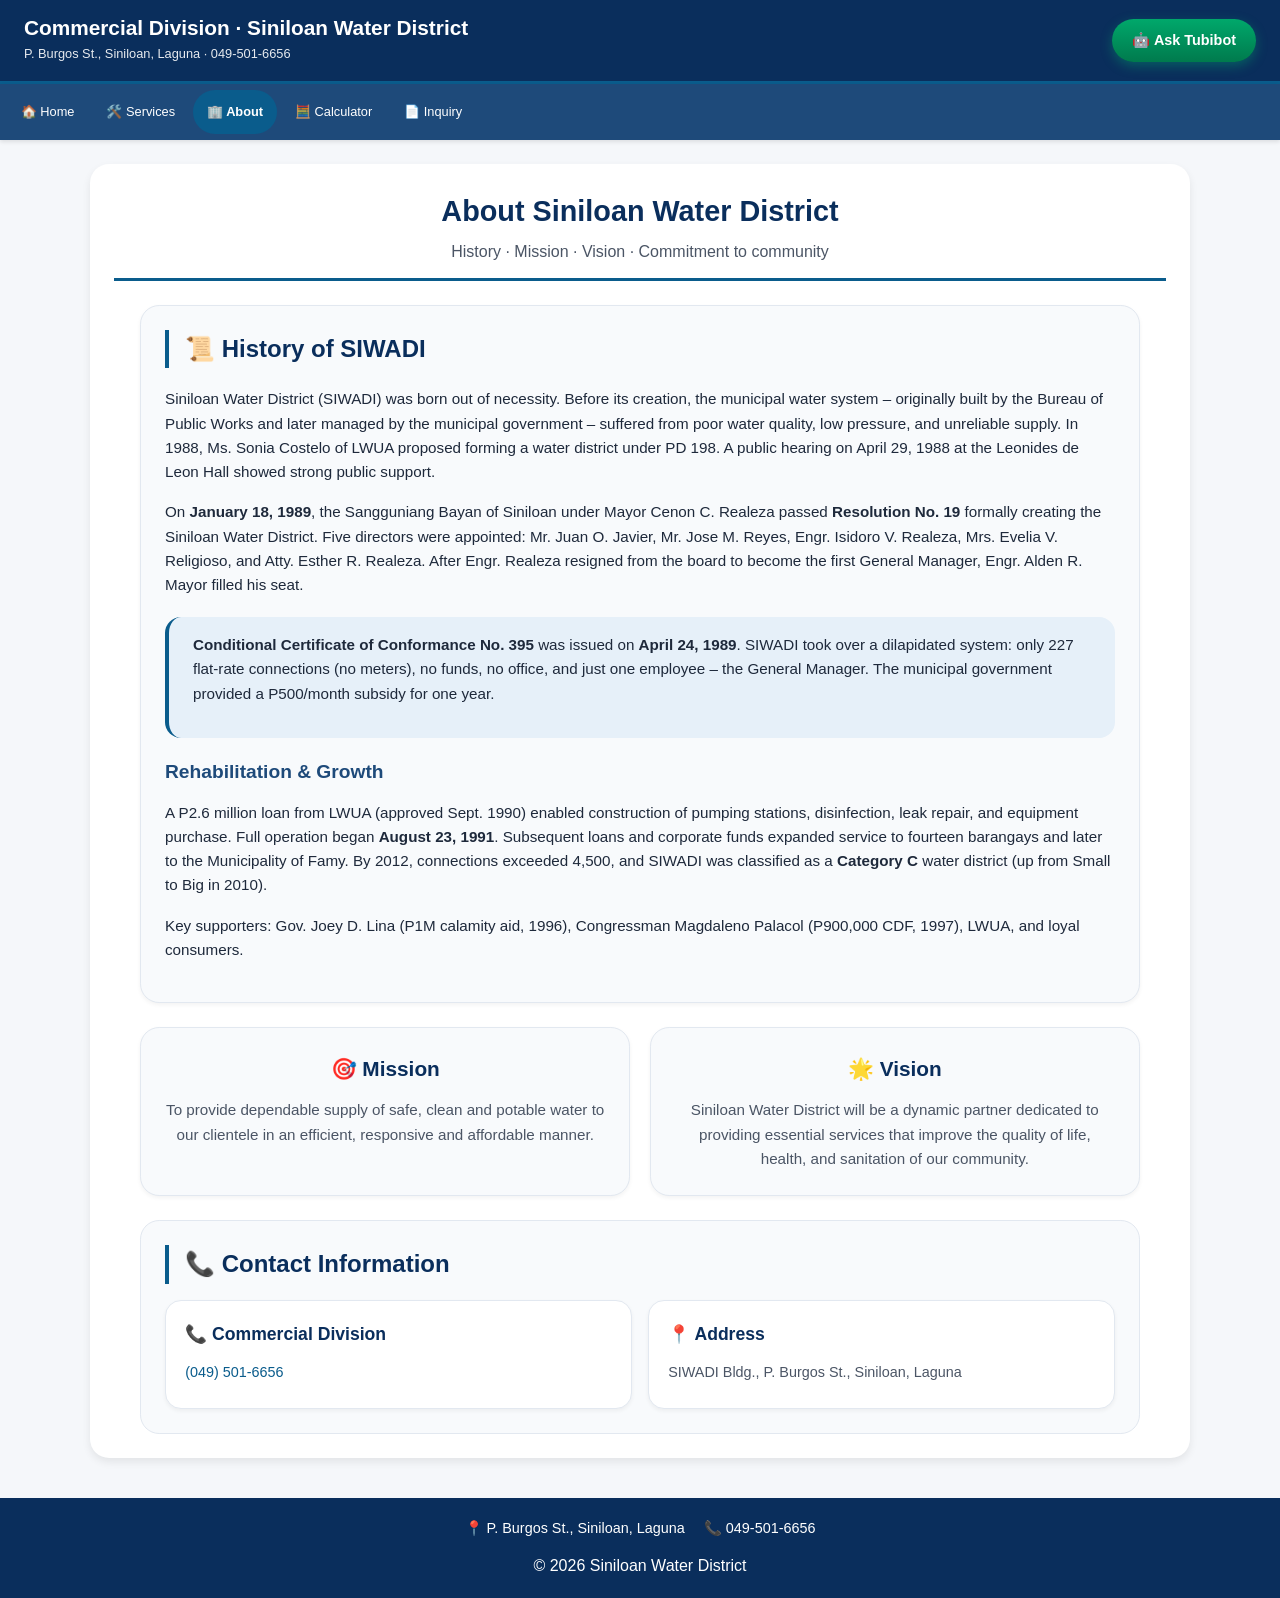
==== commit 5c403a03: "Update about.html" ====
--- a/about.html
+++ b/about.html
@@ -2,7 +2,7 @@
 <html lang="en">
 <head>
   <meta charset="UTF-8" />
-  <meta name="viewport" content="width=device-width, initial-scale=1.0, maximum-scale=1.0, user-scalable=yes" />
+  <meta name="viewport" content="width=device-width, initial-scale=1.0, maximum-scale=1.0, user-scalable=yes, viewport-fit=cover" />
   <meta name="description" content="About Siniloan Water District – history, mission, vision, and contact.">
   <title>SIWADI · About</title>
   <style>
@@ -24,6 +24,7 @@
       --text-light: #4b5565;
       --shadow-sm: 0 2px 4px rgba(0,0,0,0.05);
       --shadow-md: 0 4px 8px rgba(0,0,0,0.08);
+      --safe-bottom: env(safe-area-inset-bottom, 0px);
     }
 
     body {
@@ -34,9 +35,11 @@
       flex-direction: column;
       color: var(--text-dark);
       line-height: 1.6;
-    }
-
-    /* ===== HEADER - normal flow ===== */
+      -webkit-tap-highlight-color: transparent;
+      -webkit-font-smoothing: antialiased;
+    }
+
+    /* ===== HEADER ===== */
     header {
       background: var(--primary);
       color: white;
@@ -46,6 +49,14 @@
       width: 100%;
     }
 
+    .header-top {
+      display: flex;
+      align-items: center;
+      justify-content: space-between;
+      flex-wrap: wrap;
+      gap: 10px;
+    }
+
     .header-text h1 {
       font-size: 1.3rem;
       font-weight: 600;
@@ -58,34 +69,75 @@
       opacity: 0.9;
     }
 
-    /* ===== NAVIGATION - sticky ===== */
+    /* Tubibot Button sa Header */
+    .header-tubibot-btn {
+      background: linear-gradient(to bottom, #00a86b, #007a4d);
+      color: white;
+      padding: 10px 20px;
+      border: none;
+      border-radius: 50px;
+      font-size: 0.9rem;
+      font-weight: 700;
+      cursor: pointer;
+      white-space: nowrap;
+      text-decoration: none;
+      display: inline-flex;
+      align-items: center;
+      gap: 6px;
+      box-shadow: 0 4px 12px rgba(0, 168, 107, 0.4);
+      animation: pulse-tubibot 2s infinite;
+      transition: all 0.2s;
+      font-family: 'Inter', sans-serif;
+      -webkit-tap-highlight-color: transparent;
+    }
+
+    .header-tubibot-btn:hover, .header-tubibot-btn:active {
+      background: linear-gradient(to bottom, #007a4d, #005a30);
+      transform: scale(1.03);
+    }
+
+    @keyframes pulse-tubibot {
+      0% { box-shadow: 0 4px 12px rgba(0, 168, 107, 0.4); }
+      50% { box-shadow: 0 4px 22px rgba(0, 168, 107, 0.7); }
+      100% { box-shadow: 0 4px 12px rgba(0, 168, 107, 0.4); }
+    }
+
+    /* ===== NAVIGATION ===== */
     nav {
       background: var(--primary-light);
-      padding: 0.5rem;
+      padding: 0.4rem;
       display: flex;
       align-items: center;
-      flex-wrap: wrap;
-      gap: 0.3rem;
+      gap: 0.2rem;
       box-shadow: 0 2px 4px rgba(0,0,0,0.1);
       position: sticky;
       top: 0;
       z-index: 100;
-    }
+      overflow-x: auto;
+      -webkit-overflow-scrolling: touch;
+      scrollbar-width: none;
+    }
+
+    nav::-webkit-scrollbar { display: none; }
 
     nav a {
       color: white;
       text-decoration: none;
       font-weight: 500;
-      font-size: 0.85rem;
-      padding: 0.5rem 1rem;
+      font-size: 0.8rem;
+      padding: 0.5rem 0.9rem;
       border-radius: 30px;
       transition: background-color 0.2s;
       white-space: nowrap;
-      flex: 1 1 auto;
+      flex-shrink: 0;
       text-align: center;
-    }
-
-    nav a:hover {
+      min-height: 44px;
+      display: flex;
+      align-items: center;
+      justify-content: center;
+    }
+
+    nav a:hover, nav a:active {
       background: var(--accent);
     }
 
@@ -104,6 +156,7 @@
       border-radius: 1.2rem;
       box-shadow: var(--shadow-md);
       padding: 1.5rem;
+      padding-bottom: calc(1.5rem + var(--safe-bottom));
     }
 
     .page-header {
@@ -240,11 +293,11 @@
       box-shadow: var(--shadow-sm);
       border: 1px solid #e2e8f0;
       transition: all 0.2s;
-    }
-
-    .contact-card:hover {
-      transform: translateY(-2px);
-      box-shadow: var(--shadow-md);
+      -webkit-tap-highlight-color: transparent;
+    }
+
+    .contact-card:active {
+      transform: scale(0.98);
       border-color: var(--accent);
     }
 
@@ -275,6 +328,7 @@
       background: var(--primary);
       color: white;
       padding: 1.2rem;
+      padding-bottom: calc(1.2rem + var(--safe-bottom));
       margin-top: 1rem;
       text-align: center;
     }
@@ -293,128 +347,110 @@
       font-size: 0.9rem;
     }
 
-/* ===== SIDE WIDGETS - OPTIMIZED FOR PERFORMANCE ===== */
-.side-widgets {
-  position: fixed;
-  top: 0;
-  left: 0;
-  width: 100%;
-  height: 100%;
-  pointer-events: none;
-  z-index: 9999;
-  display: none; /* Hidden by default - NO LAG on mobile */
-}
-
-/* Show only on LARGE screens - NEVER on mobile */
-@media (min-width: 1400px) {
-  .side-widgets {
-    display: block;
-  }
-}
-
-/* Left side - SMALLER and HIGHER */
-.widget-left {
-  position: fixed;
-  left: 15px;
-  top: 200px; /* Higher position (was 50%) */
-  width: 180px; /* Smaller width (was 180px) */
-  pointer-events: auto;
-  display: flex;
-  flex-direction: column;
-  gap: 12px; /* Smaller gap */
-}
-
-/* Right side - SMALLER and HIGHER */
-.widget-right {
-  position: fixed;
-  right: 15px;
-  top: 200px; /* Higher position (was 50%) */
-  width: 180px; /* Smaller width (was 180px) */
-  pointer-events: auto;
-  display: flex;
-  flex-direction: column;
-  gap: 12px; /* Smaller gap */
-}
-
-/* Image container - LIGHTER shadows, NO complex effects */
-.widget-image-container {
-  width: 100%;
-  border-radius: 15px; /* Smaller radius */
-  overflow: hidden;
-  box-shadow: 0 2px 6px rgba(0, 0, 0, 0.1); /* Lighter shadow */
-  border: 1px solid white;
-  background: white;
-  transition: transform 0.2s ease; /* Simple transition only */
-}
-
-/* Simple hover effect - NO scale transform on mobile */
-@media (min-width: 1400px) {
-  .widget-image-container:hover {
-    transform: translateY(-3px); /* Just move up slightly */
-    box-shadow: 0 4px 10px rgba(10, 92, 140, 0.2);
-  }
-}
-
-/* Actual image - OPTIMIZED */
-.widget-image {
-  width: 100%;
-  height: auto;
-  display: block;
-  object-fit: cover;
-  aspect-ratio: 3/4;
-  /* Images are static - NO animation, NO blur, NO filters */
-}
-
-/* Mobile - COMPLETELY HIDDEN - NO LAG */
-@media (max-width: 1399px) {
-  .side-widgets {
-    display: none !important; /* Force hidden on mobile */
-  }
-}
-
+    /* ===== SIDE WIDGETS (Desktop Only) ===== */
+    .side-widgets {
+      position: fixed;
+      top: 0;
+      left: 0;
+      width: 100%;
+      height: 100%;
+      pointer-events: none;
+      z-index: 9999;
+      display: none;
+    }
+
+    @media (min-width: 1400px) {
+      .side-widgets { display: block; }
+    }
+
+    .widget-left {
+      position: fixed;
+      left: 15px;
+      top: 200px;
+      width: 180px;
+      pointer-events: auto;
+    }
+
+    .widget-right {
+      position: fixed;
+      right: 15px;
+      top: 200px;
+      width: 180px;
+      pointer-events: auto;
+    }
+
+    .widget-image-container {
+      width: 100%;
+      border-radius: 15px;
+      overflow: hidden;
+      box-shadow: 0 2px 6px rgba(0, 0, 0, 0.1);
+      border: 1px solid white;
+      background: white;
+      margin-bottom: 12px;
+    }
+
+    .widget-image {
+      width: 100%;
+      height: auto;
+      display: block;
+      object-fit: cover;
+      aspect-ratio: 3/4;
+    }
 
     /* ===== MOBILE OPTIMIZATION ===== */
-    @media (max-width: 600px) {
-      header { padding: 0.8rem; }
+    @media (max-width: 768px) {
+      header { padding: 0.8rem 1rem; }
       .header-text h1 { font-size: 1.1rem; }
       .header-text p { font-size: 0.7rem; }
+      .header-tubibot-btn { 
+        padding: 8px 16px; 
+        font-size: 0.8rem;
+        animation: none;
+      }
       
       nav { padding: 0.3rem; }
-      nav a { font-size: 0.75rem; padding: 0.4rem 0.5rem; }
+      nav a { font-size: 0.75rem; padding: 0.4rem 0.7rem; min-height: 40px; }
       
       main { padding: 1rem; width: 95%; margin: 1rem auto; }
       
-      .page-header h2 { font-size: 1.5rem; }
-      .page-header p { font-size: 0.9rem; }
+      .page-header h2 { font-size: 1.4rem; }
+      .page-header p { font-size: 0.85rem; }
       
       .section { padding: 1.2rem; }
-      .section h2 { font-size: 1.3rem; }
-      .section h3 { font-size: 1.1rem; }
+      .section h2 { font-size: 1.2rem; }
+      .section h3 { font-size: 1rem; }
       .section p { font-size: 0.9rem; }
       
       .mv-container { grid-template-columns: 1fr; gap: 1rem; }
       .mv-card { padding: 1.2rem; }
-      .mv-card h3 { font-size: 1.2rem; }
+      .mv-card h3 { font-size: 1.1rem; }
       
       .contact-grid { grid-template-columns: 1fr; }
       .contact-card { padding: 1rem; }
       
-      .footer-row { flex-direction: column; gap: 0.5rem; }
-      .contact-row { flex-direction: column; gap: 0.5rem; }
+      .contact-row { flex-direction: column; gap: 0.5rem; font-size: 0.8rem; }
+    }
+
+    @media (max-width: 480px) {
+      .header-top { flex-direction: column; align-items: stretch; text-align: center; }
+      .header-tubibot-btn { justify-content: center; }
+      
+      .section { padding: 1rem; }
+      .highlight { padding: 0.8rem 1rem; }
     }
 
     @media (max-width: 360px) {
-      nav a { font-size: 0.7rem; padding: 0.3rem 0.4rem; }
+      nav a { font-size: 0.7rem; padding: 0.3rem 0.5rem; min-height: 38px; }
+      .page-header h2 { font-size: 1.2rem; }
     }
   </style>
 </head>
 <body>
 
-  <!-- ===== INCLUDE SIDE WIDGETS ===== -->
+  <!-- ===== SIDE WIDGETS (Desktop) ===== -->
   <div id="side-widgets-container"></div>
 
   <script>
-    // Load widgets from external file
     fetch('widgets.html')
       .then(response => response.text())
       .then(data => {
@@ -422,7 +458,6 @@
       })
       .catch(error => {
         console.log('Widgets failed to load:', error);
-        // Optional: Show fallback widgets
         document.getElementById('side-widgets-container').innerHTML = `
           <div class="side-widgets">
             <div class="widget-left">
@@ -442,9 +477,12 @@
 
 <!-- ===== HEADER ===== -->
 <header>
-  <div class="header-text">
-    <h1>Commercial Division · Siniloan Water District</h1>
-    <p>P. Burgos St., Siniloan, Laguna · 049-501-6656</p>
+  <div class="header-top">
+    <div class="header-text">
+      <h1>Commercial Division · Siniloan Water District</h1>
+      <p>P. Burgos St., Siniloan, Laguna · 049-501-6656</p>
+    </div>
+    <a href="tubibot.html" target="_blank" class="header-tubibot-btn">🤖 Ask Tubibot</a>
   </div>
 </header>
 
@@ -494,7 +532,7 @@
       </div>
     </div>
 
-    <!-- CONTACT SECTION (added back since it was missing) -->
+    <!-- CONTACT SECTION -->
     <section class="contact-section">
       <h2>📞 Contact Information</h2>
       <div class="contact-grid">
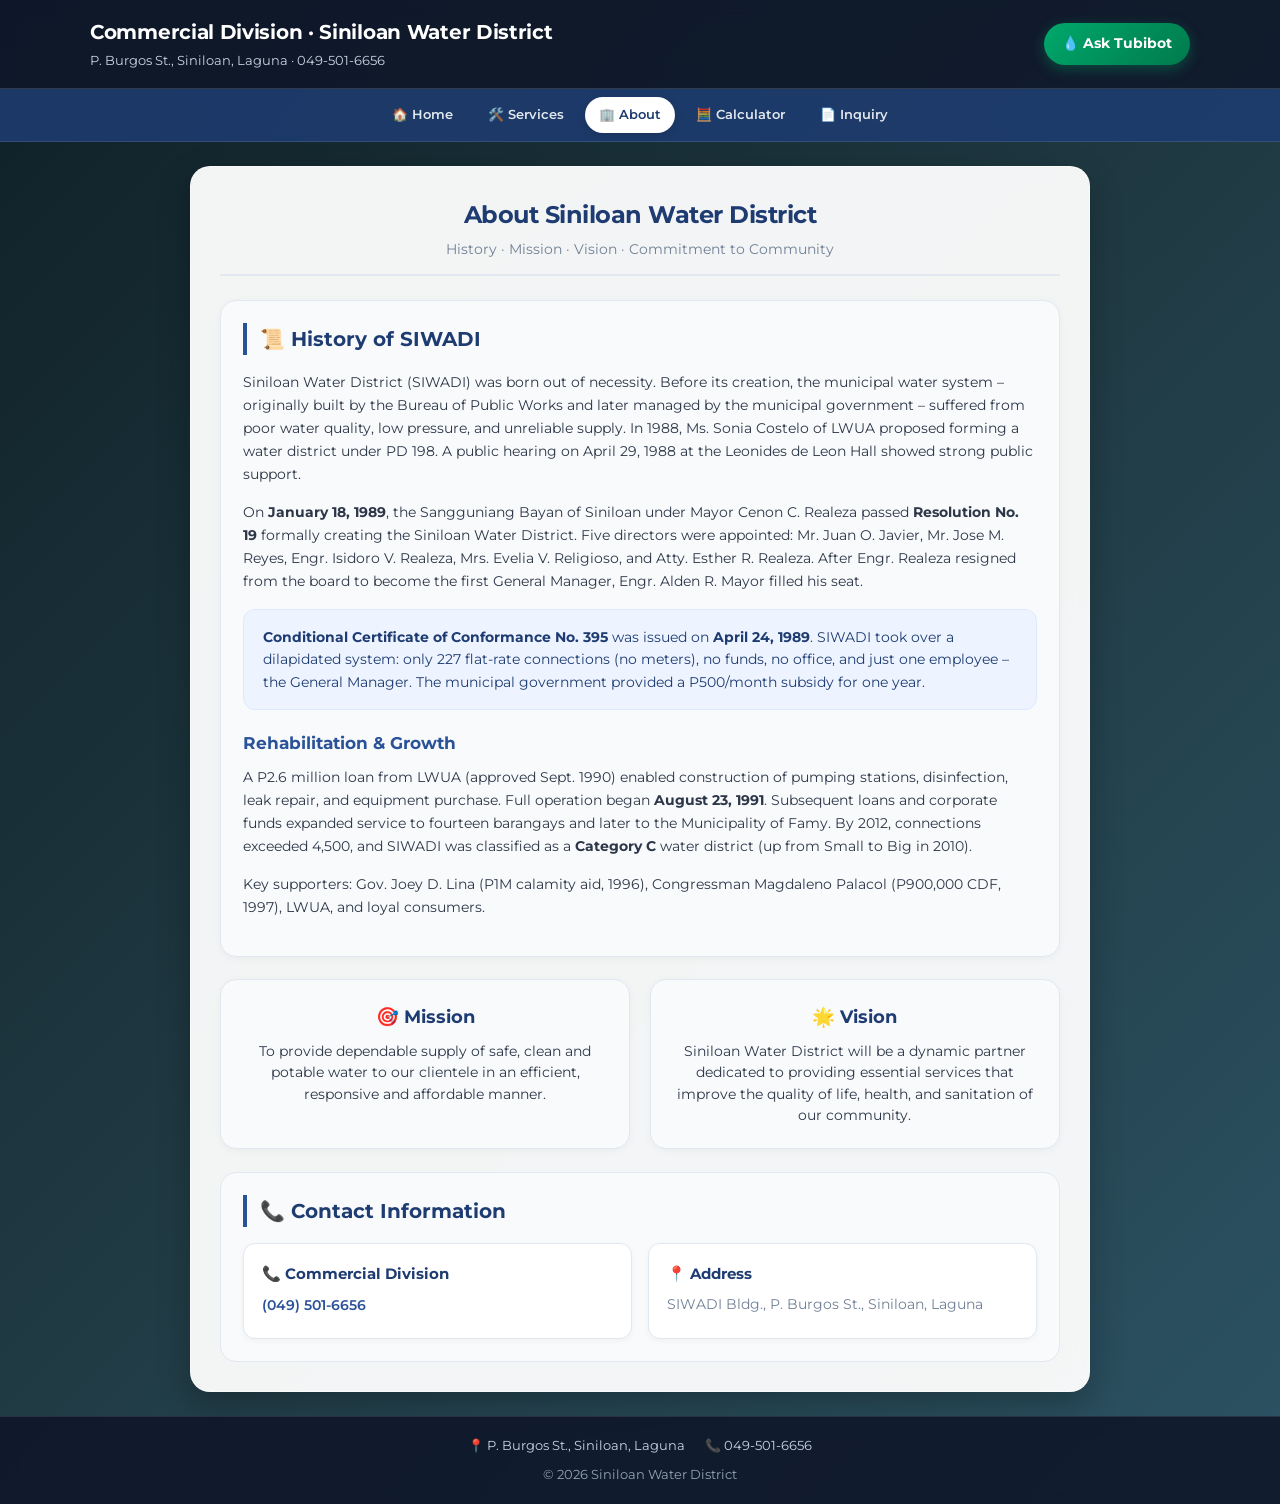
==== commit 299b994d: "Update about.html new design 0829" ====
--- a/about.html
+++ b/about.html
@@ -5,78 +5,81 @@
   <meta name="viewport" content="width=device-width, initial-scale=1.0, maximum-scale=1.0, user-scalable=yes, viewport-fit=cover" />
   <meta name="description" content="About Siniloan Water District – history, mission, vision, and contact.">
   <title>SIWADI · About</title>
+  
+  <link href="https://fonts.googleapis.com/css2?family=Montserrat:wght@400;500;600;700&display=swap" rel="stylesheet">
+
   <style>
-    /* ===== RESET & VARIABLES ===== */
-    * {
-      margin: 0;
-      padding: 0;
-      box-sizing: border-box;
-    }
-
     :root {
-      --primary: #0a2e5c;
-      --primary-light: #1e4a7a;
-      --accent: #0a5c8c;
-      --accent-light: #e6f0f9;
-      --gray-bg: #f5f7fa;
-      --white: #ffffff;
-      --text-dark: #1e293b;
-      --text-light: #4b5565;
-      --shadow-sm: 0 2px 4px rgba(0,0,0,0.05);
-      --shadow-md: 0 4px 8px rgba(0,0,0,0.08);
+      --primary: #1e3c72;
+      --primary-dark: #12264c;
+      --primary-light: #2a5298;
+      --accent-green: #00a86b;
+      --accent-green-dark: #007a4d;
+      --bg-gradient: linear-gradient(135deg, #0f2027, #203a43, #2c5364);
+      --card-bg: rgba(255, 255, 255, 0.95);
+      --card-shadow: 0 12px 32px rgba(0, 0, 0, 0.25);
+      --text-main: #2d3748;
+      --text-muted: #718096;
+      --border-color: #e2e8f0;
       --safe-bottom: env(safe-area-inset-bottom, 0px);
     }
 
+    * { 
+      margin: 0; 
+      padding: 0; 
+      box-sizing: border-box; 
+      -webkit-tap-highlight-color: transparent;
+    }
+
     body {
-      font-family: 'Inter', -apple-system, BlinkMacSystemFont, 'Segoe UI', Roboto, sans-serif;
-      background: var(--gray-bg);
+      font-family: 'Montserrat', sans-serif;
+      background: var(--bg-gradient);
       min-height: 100vh;
       display: flex;
       flex-direction: column;
-      color: var(--text-dark);
+      color: var(--text-main);
       line-height: 1.6;
-      -webkit-tap-highlight-color: transparent;
       -webkit-font-smoothing: antialiased;
     }
 
-    /* ===== HEADER ===== */
+    /* 🏷️ HEADER */
     header {
-      background: var(--primary);
+      background: rgba(15, 23, 42, 0.85);
+      backdrop-filter: blur(10px);
       color: white;
       padding: 1rem 1.5rem;
-      box-shadow: var(--shadow-md);
-      border-bottom: 3px solid var(--accent);
+      border-bottom: 1px solid rgba(255, 255, 255, 0.15);
       width: 100%;
     }
 
     .header-top {
+      max-width: 1100px;
+      margin: 0 auto;
       display: flex;
       align-items: center;
       justify-content: space-between;
       flex-wrap: wrap;
-      gap: 10px;
+      gap: 12px;
     }
 
     .header-text h1 {
-      font-size: 1.3rem;
-      font-weight: 600;
+      font-size: 1.25rem;
+      font-weight: 700;
       margin-bottom: 0.2rem;
-      line-height: 1.2;
+      letter-spacing: -0.3px;
     }
 
     .header-text p {
       font-size: 0.8rem;
-      opacity: 0.9;
-    }
-
-    /* Tubibot Button sa Header */
+      color: #cbd5e1;
+    }
+
     .header-tubibot-btn {
-      background: linear-gradient(to bottom, #00a86b, #007a4d);
+      background: linear-gradient(135deg, var(--accent-green), var(--accent-green-dark));
       color: white;
-      padding: 10px 20px;
-      border: none;
+      padding: 10px 18px;
       border-radius: 50px;
-      font-size: 0.9rem;
+      font-size: 0.85rem;
       font-weight: 700;
       cursor: pointer;
       white-space: nowrap;
@@ -84,409 +87,297 @@
       display: inline-flex;
       align-items: center;
       gap: 6px;
-      box-shadow: 0 4px 12px rgba(0, 168, 107, 0.4);
-      animation: pulse-tubibot 2s infinite;
-      transition: all 0.2s;
-      font-family: 'Inter', sans-serif;
-      -webkit-tap-highlight-color: transparent;
+      box-shadow: 0 4px 14px rgba(0, 168, 107, 0.35);
+      transition: transform 0.2s ease, box-shadow 0.2s ease;
+      font-family: 'Montserrat', sans-serif;
     }
 
     .header-tubibot-btn:hover, .header-tubibot-btn:active {
-      background: linear-gradient(to bottom, #007a4d, #005a30);
       transform: scale(1.03);
     }
 
-    @keyframes pulse-tubibot {
-      0% { box-shadow: 0 4px 12px rgba(0, 168, 107, 0.4); }
-      50% { box-shadow: 0 4px 22px rgba(0, 168, 107, 0.7); }
-      100% { box-shadow: 0 4px 12px rgba(0, 168, 107, 0.4); }
-    }
-
-    /* ===== NAVIGATION ===== */
+    /* 🧭 NAVIGATION BAR */
     nav {
-      background: var(--primary-light);
-      padding: 0.4rem;
+      background: rgba(30, 60, 114, 0.85);
+      backdrop-filter: blur(8px);
+      padding: 0.5rem 1rem;
       display: flex;
-      align-items: center;
-      gap: 0.2rem;
-      box-shadow: 0 2px 4px rgba(0,0,0,0.1);
+      justify-content: center;
+      gap: 0.4rem;
       position: sticky;
       top: 0;
       z-index: 100;
       overflow-x: auto;
       -webkit-overflow-scrolling: touch;
       scrollbar-width: none;
+      border-bottom: 1px solid rgba(255, 255, 255, 0.1);
     }
 
     nav::-webkit-scrollbar { display: none; }
 
     nav a {
-      color: white;
+      color: #e2e8f0;
       text-decoration: none;
-      font-weight: 500;
+      font-weight: 600;
       font-size: 0.8rem;
       padding: 0.5rem 0.9rem;
       border-radius: 30px;
-      transition: background-color 0.2s;
+      transition: all 0.2s ease;
       white-space: nowrap;
       flex-shrink: 0;
-      text-align: center;
-      min-height: 44px;
       display: flex;
       align-items: center;
       justify-content: center;
     }
 
-    nav a:hover, nav a:active {
-      background: var(--accent);
-    }
-
-    nav a.active {
-      background: var(--accent);
-      font-weight: 600;
-    }
-
-    /* ===== MAIN CONTENT ===== */
+    nav a:hover, nav a:active { 
+      background: rgba(255, 255, 255, 0.2); 
+      color: #fff;
+    }
+    
+    nav a.active { 
+      background: #ffffff; 
+      color: var(--primary);
+      box-shadow: 0 2px 8px rgba(0,0,0,0.15);
+    }
+
+    /* 📱 MAIN CARD */
     main {
       flex: 1;
-      max-width: 1100px;
+      max-width: 900px;
       width: 92%;
       margin: 1.5rem auto;
-      background: var(--white);
-      border-radius: 1.2rem;
-      box-shadow: var(--shadow-md);
-      padding: 1.5rem;
-      padding-bottom: calc(1.5rem + var(--safe-bottom));
+      background: var(--card-bg);
+      backdrop-filter: blur(10px);
+      border-radius: 20px;
+      box-shadow: var(--card-shadow);
+      padding: 1.8rem;
+      padding-bottom: calc(1.8rem + var(--safe-bottom));
+      border: 1px solid rgba(255, 255, 255, 0.4);
     }
 
     .page-header {
       text-align: center;
       margin-bottom: 1.5rem;
       padding-bottom: 0.8rem;
-      border-bottom: 3px solid var(--accent);
-    }
-
-    .page-header h2 {
-      color: var(--primary);
-      font-size: 1.8rem;
-      font-weight: 700;
-    }
-
-    .page-header p {
-      color: var(--text-light);
-      font-size: 1rem;
-      margin-top: 0.3rem;
-    }
-
-    /* ===== ABOUT CONTENT SECTIONS ===== */
-    .about-content {
-      max-width: 1000px;
-      margin: 0 auto;
-    }
-
+      border-bottom: 2px solid var(--border-color);
+    }
+
+    .page-header h2 { 
+      color: var(--primary); 
+      font-size: 1.5rem; 
+      font-weight: 700;
+      letter-spacing: -0.5px;
+    }
+
+    .page-header p { 
+      color: var(--text-muted); 
+      font-size: 0.85rem; 
+      margin-top: 0.3rem; 
+    }
+
+    .about-content { max-width: 1000px; margin: 0 auto; }
+
+    /* 📜 CONTENT SECTIONS */
     .section {
       background: #f8fafc;
-      border-radius: 1.2rem;
-      padding: 1.5rem;
-      margin-bottom: 1.5rem;
-      border: 1px solid #e2e8f0;
-      box-shadow: var(--shadow-sm);
+      border-radius: 16px;
+      padding: 1.4rem;
+      margin-bottom: 1.4rem;
+      border: 1px solid var(--border-color);
+      box-shadow: 0 2px 8px rgba(0,0,0,0.04);
     }
 
     .section h2 {
       color: var(--primary);
-      font-size: 1.5rem;
-      font-weight: 600;
-      margin-bottom: 1.2rem;
-      border-left: 4px solid var(--accent);
-      padding-left: 1rem;
-    }
-
-    .section h3 {
-      color: var(--primary-light);
-      font-size: 1.2rem;
-      margin: 1.2rem 0 0.8rem;
-      font-weight: 600;
-    }
-
-    .section p {
+      font-size: 1.25rem;
+      font-weight: 700;
       margin-bottom: 1rem;
-      color: var(--text-dark);
-      font-size: 0.95rem;
-    }
-
-    .section ul {
-      margin: 0.8rem 0 0.8rem 1.5rem;
-      color: var(--text-light);
-    }
-
-    .section li {
-      margin-bottom: 0.3rem;
-      font-size: 0.95rem;
+      border-left: 4px solid var(--primary-light);
+      padding-left: 0.8rem;
+    }
+
+    .section h3 { 
+      color: var(--primary-light); 
+      font-size: 1.05rem; 
+      margin: 1.2rem 0 0.6rem; 
+      font-weight: 700; 
+    }
+
+    .section p { 
+      margin-bottom: 0.9rem; 
+      color: var(--text-main); 
+      font-size: 0.9rem; 
+      line-height: 1.6;
     }
 
     .highlight {
-      background: var(--accent-light);
-      padding: 1rem 1.5rem;
-      border-radius: 1rem;
-      border-left: 4px solid var(--accent);
-      margin: 1.2rem 0;
-    }
-
-    /* ===== MISSION / VISION CARDS ===== */
+      background: #eef4ff;
+      padding: 1rem 1.2rem;
+      border-radius: 12px;
+      border-left: 4px solid var(--primary-light);
+      margin: 1rem 0;
+      border: 1px solid #dbeafe;
+    }
+
+    .highlight p {
+      margin-bottom: 0;
+      color: #1e3c72;
+      font-size: 0.88rem;
+    }
+
+    /* 🎯 MISSION & VISION GRID */
     .mv-container {
       display: grid;
       grid-template-columns: 1fr 1fr;
       gap: 1.2rem;
-      margin: 1.5rem 0;
+      margin: 1.4rem 0;
     }
 
     .mv-card {
       background: #f8fafc;
-      padding: 1.5rem;
-      border-radius: 1.2rem;
+      padding: 1.4rem;
+      border-radius: 16px;
       text-align: center;
-      border-top: 4px solid var(--accent);
-      box-shadow: var(--shadow-sm);
-      border: 1px solid #e2e8f0;
-    }
-
-    .mv-card h3 {
-      color: var(--primary);
-      font-size: 1.3rem;
-      margin-bottom: 0.8rem;
-    }
-
-    .mv-card p {
-      font-size: 0.95rem;
-      color: var(--text-light);
-    }
-
-    /* ===== CONTACT SECTION ===== */
+      border-top: 4px solid var(--primary-light);
+      box-shadow: 0 2px 8px rgba(0,0,0,0.04);
+      border: 1px solid var(--border-color);
+    }
+
+    .mv-card h3 { 
+      color: var(--primary); 
+      font-size: 1.15rem; 
+      font-weight: 700;
+      margin-bottom: 0.6rem; 
+    }
+
+    .mv-card p { 
+      font-size: 0.88rem; 
+      color: var(--text-main); 
+      line-height: 1.5;
+    }
+
+    /* 📞 CONTACT SECTION */
     .contact-section {
       background: #f8fafc;
-      border-radius: 1.2rem;
-      padding: 1.5rem;
-      margin-top: 1.5rem;
-      border: 1px solid #e2e8f0;
+      border-radius: 16px;
+      padding: 1.4rem;
+      margin-top: 1.4rem;
+      border: 1px solid var(--border-color);
     }
 
     .contact-section h2 {
       color: var(--primary);
-      font-size: 1.5rem;
+      font-size: 1.25rem;
+      font-weight: 700;
       margin-bottom: 1rem;
-      border-left: 4px solid var(--accent);
-      padding-left: 1rem;
+      border-left: 4px solid var(--primary-light);
+      padding-left: 0.8rem;
     }
 
     .contact-grid {
       display: grid;
-      grid-template-columns: repeat(auto-fit, minmax(200px, 1fr));
+      grid-template-columns: repeat(auto-fit, minmax(220px, 1fr));
       gap: 1rem;
-      margin-top: 1rem;
+      margin-top: 0.8rem;
     }
 
     .contact-card {
       background: white;
-      padding: 1.2rem;
-      border-radius: 1rem;
-      box-shadow: var(--shadow-sm);
-      border: 1px solid #e2e8f0;
-      transition: all 0.2s;
-      -webkit-tap-highlight-color: transparent;
-    }
-
-    .contact-card:active {
-      transform: scale(0.98);
-      border-color: var(--accent);
-    }
-
-    .contact-card h4 {
-      color: var(--primary);
-      margin-bottom: 0.8rem;
-      font-size: 1.1rem;
-      display: flex;
-      align-items: center;
-      gap: 6px;
-    }
-
-    .contact-card p {
-      font-size: 0.9rem;
-      color: var(--text-light);
-      margin-bottom: 0.3rem;
-    }
-
-    .contact-card a {
-      color: var(--accent);
-      text-decoration: none;
-      font-weight: 500;
-      font-size: 0.9rem;
-    }
-
-    /* ===== FOOTER ===== */
+      padding: 1.1rem;
+      border-radius: 12px;
+      box-shadow: 0 2px 6px rgba(0,0,0,0.04);
+      border: 1px solid var(--border-color);
+    }
+
+    .contact-card h4 { 
+      color: var(--primary); 
+      margin-bottom: 0.5rem; 
+      font-size: 0.95rem; 
+      font-weight: 700;
+      display: flex; 
+      align-items: center; 
+      gap: 6px; 
+    }
+
+    .contact-card p { 
+      font-size: 0.85rem; 
+      color: var(--text-muted); 
+      margin-bottom: 0.2rem; 
+    }
+
+    .contact-card a { 
+      color: var(--primary-light); 
+      text-decoration: none; 
+      font-weight: 600; 
+      font-size: 0.9rem; 
+    }
+
+    .contact-card a:hover {
+      text-decoration: underline;
+    }
+
+    /* ⚓ FOOTER */
     footer {
-      background: var(--primary);
-      color: white;
+      background: rgba(15, 23, 42, 0.9);
+      backdrop-filter: blur(8px);
+      color: #94a3b8;
       padding: 1.2rem;
       padding-bottom: calc(1.2rem + var(--safe-bottom));
-      margin-top: 1rem;
+      margin-top: auto;
       text-align: center;
-    }
-
-    .footer-inner {
-      max-width: 1200px;
-      margin: 0 auto;
-    }
+      font-size: 0.8rem;
+      border-top: 1px solid rgba(255, 255, 255, 0.1);
+    }
+
+    .footer-inner { max-width: 900px; margin: 0 auto; }
 
     .contact-row {
       display: flex;
       flex-wrap: wrap;
       justify-content: center;
       gap: 1.2rem;
-      margin-bottom: 0.8rem;
-      font-size: 0.9rem;
-    }
-
-    /* ===== SIDE WIDGETS (Desktop Only) ===== */
-    .side-widgets {
-      position: fixed;
-      top: 0;
-      left: 0;
-      width: 100%;
-      height: 100%;
-      pointer-events: none;
-      z-index: 9999;
-      display: none;
-    }
-
-    @media (min-width: 1400px) {
-      .side-widgets { display: block; }
-    }
-
-    .widget-left {
-      position: fixed;
-      left: 15px;
-      top: 200px;
-      width: 180px;
-      pointer-events: auto;
-    }
-
-    .widget-right {
-      position: fixed;
-      right: 15px;
-      top: 200px;
-      width: 180px;
-      pointer-events: auto;
-    }
-
-    .widget-image-container {
-      width: 100%;
-      border-radius: 15px;
-      overflow: hidden;
-      box-shadow: 0 2px 6px rgba(0, 0, 0, 0.1);
-      border: 1px solid white;
-      background: white;
-      margin-bottom: 12px;
-    }
-
-    .widget-image {
-      width: 100%;
-      height: auto;
-      display: block;
-      object-fit: cover;
-      aspect-ratio: 3/4;
-    }
-
-    /* ===== MOBILE OPTIMIZATION ===== */
+      margin-bottom: 0.5rem;
+      color: #cbd5e1;
+    }
+
+    /* 📱 RESPONSIVE DESIGN */
     @media (max-width: 768px) {
       header { padding: 0.8rem 1rem; }
       .header-text h1 { font-size: 1.1rem; }
-      .header-text p { font-size: 0.7rem; }
-      .header-tubibot-btn { 
-        padding: 8px 16px; 
-        font-size: 0.8rem;
-        animation: none;
-      }
-      
-      nav { padding: 0.3rem; }
-      nav a { font-size: 0.75rem; padding: 0.4rem 0.7rem; min-height: 40px; }
-      
-      main { padding: 1rem; width: 95%; margin: 1rem auto; }
-      
-      .page-header h2 { font-size: 1.4rem; }
-      .page-header p { font-size: 0.85rem; }
-      
-      .section { padding: 1.2rem; }
-      .section h2 { font-size: 1.2rem; }
-      .section h3 { font-size: 1rem; }
-      .section p { font-size: 0.9rem; }
-      
-      .mv-container { grid-template-columns: 1fr; gap: 1rem; }
-      .mv-card { padding: 1.2rem; }
-      .mv-card h3 { font-size: 1.1rem; }
-      
+      nav { justify-content: flex-start; }
+      nav a { font-size: 0.75rem; padding: 0.4rem 0.7rem; }
+      main { padding: 1.2rem 1rem; width: 95%; margin: 1rem auto; }
+      .page-header h2 { font-size: 1.35rem; }
+      .section { padding: 1.1rem; }
+      .section h2 { font-size: 1.1rem; }
+      .section h3 { font-size: 0.95rem; }
+      .section p { font-size: 0.85rem; }
+      .mv-container { grid-template-columns: 1fr; gap: 0.8rem; }
+      .mv-card { padding: 1.1rem; }
       .contact-grid { grid-template-columns: 1fr; }
-      .contact-card { padding: 1rem; }
-      
-      .contact-row { flex-direction: column; gap: 0.5rem; font-size: 0.8rem; }
+      .contact-row { flex-direction: column; gap: 0.4rem; }
     }
 
     @media (max-width: 480px) {
       .header-top { flex-direction: column; align-items: stretch; text-align: center; }
-      .header-tubibot-btn { justify-content: center; }
-      
-      .section { padding: 1rem; }
-      .highlight { padding: 0.8rem 1rem; }
-    }
-
-    @media (max-width: 360px) {
-      nav a { font-size: 0.7rem; padding: 0.3rem 0.5rem; min-height: 38px; }
-      .page-header h2 { font-size: 1.2rem; }
+      .header-tubibot-btn { justify-content: center; width: 100%; }
     }
   </style>
 </head>
+
 <body>
 
-  <!-- ===== SIDE WIDGETS (Desktop) ===== -->
-  <div id="side-widgets-container"></div>
-
-  <script>
-    fetch('widgets.html')
-      .then(response => response.text())
-      .then(data => {
-        document.getElementById('side-widgets-container').innerHTML = data;
-      })
-      .catch(error => {
-        console.log('Widgets failed to load:', error);
-        document.getElementById('side-widgets-container').innerHTML = `
-          <div class="side-widgets">
-            <div class="widget-left">
-              <div class="widget-image-container">
-                <img src="images/gcashlogo.png" alt="GCash" class="widget-image">
-              </div>
-            </div>
-            <div class="widget-right">
-              <div class="widget-image-container">
-                <img src="images/readingschedule.jpg" alt="Reading Schedule" class="widget-image">
-              </div>
-            </div>
-          </div>
-        `;
-      });
-  </script>
-
-<!-- ===== HEADER ===== -->
 <header>
   <div class="header-top">
     <div class="header-text">
       <h1>Commercial Division · Siniloan Water District</h1>
       <p>P. Burgos St., Siniloan, Laguna · 049-501-6656</p>
     </div>
-    <a href="tubibot.html" target="_blank" class="header-tubibot-btn">🤖 Ask Tubibot</a>
+    <a href="tubibot.html" target="_blank" class="header-tubibot-btn">💧 Ask Tubibot</a>
   </div>
 </header>
 
-<!-- ===== NAVIGATION ===== -->
 <nav>
   <a href="services.html">🏠 Home</a>
   <a href="services2.html">🛠️ Services</a>
@@ -495,15 +386,13 @@
   <a href="index.html">📄 Inquiry</a>
 </nav>
 
-<!-- ===== MAIN ABOUT CONTENT ===== -->
 <main>
   <div class="page-header">
     <h2>About Siniloan Water District</h2>
-    <p>History · Mission · Vision · Commitment to community</p>
+    <p>History · Mission · Vision · Commitment to Community</p>
   </div>
 
   <div class="about-content">
-    <!-- HISTORY SECTION -->
     <section class="section">
       <h2>📜 History of SIWADI</h2>
       <p>Siniloan Water District (SIWADI) was born out of necessity. Before its creation, the municipal water system – originally built by the Bureau of Public Works and later managed by the municipal government – suffered from poor water quality, low pressure, and unreliable supply. In 1988, Ms. Sonia Costelo of LWUA proposed forming a water district under PD 198. A public hearing on April 29, 1988 at the Leonides de Leon Hall showed strong public support.</p>
@@ -520,7 +409,6 @@
       <p>Key supporters: Gov. Joey D. Lina (P1M calamity aid, 1996), Congressman Magdaleno Palacol (P900,000 CDF, 1997), LWUA, and loyal consumers.</p>
     </section>
 
-    <!-- MISSION & VISION CARDS -->
     <div class="mv-container">
       <div class="mv-card">
         <h3>🎯 Mission</h3>
@@ -532,7 +420,6 @@
       </div>
     </div>
 
-    <!-- CONTACT SECTION -->
     <section class="contact-section">
       <h2>📞 Contact Information</h2>
       <div class="contact-grid">
@@ -540,7 +427,6 @@
           <h4>📞 Commercial Division</h4>
           <p><a href="tel:0495016656">(049) 501-6656</a></p>
         </div>
-  
         <div class="contact-card">
           <h4>📍 Address</h4>
           <p>SIWADI Bldg., P. Burgos St., Siniloan, Laguna</p>
@@ -550,7 +436,6 @@
   </div>
 </main>
 
-<!-- ===== FOOTER ===== -->
 <footer>
   <div class="footer-inner">
     <div class="contact-row">
@@ -561,17 +446,11 @@
   </div>
 </footer>
 
-<!-- ===== ACTIVE NAV SCRIPT ===== -->
 <script>
-  (function() {
-    const navLinks = document.querySelectorAll('nav a');
-    navLinks.forEach(link => {
-      link.classList.remove('active');
-      if (link.getAttribute('href') === 'about.html') {
-        link.classList.add('active');
-      }
-    });
-  })();
+  document.querySelectorAll('nav a').forEach(link => {
+    link.classList.remove('active');
+    if (link.getAttribute('href') === 'about.html') link.classList.add('active');
+  });
 </script>
 </body>
 </html>
